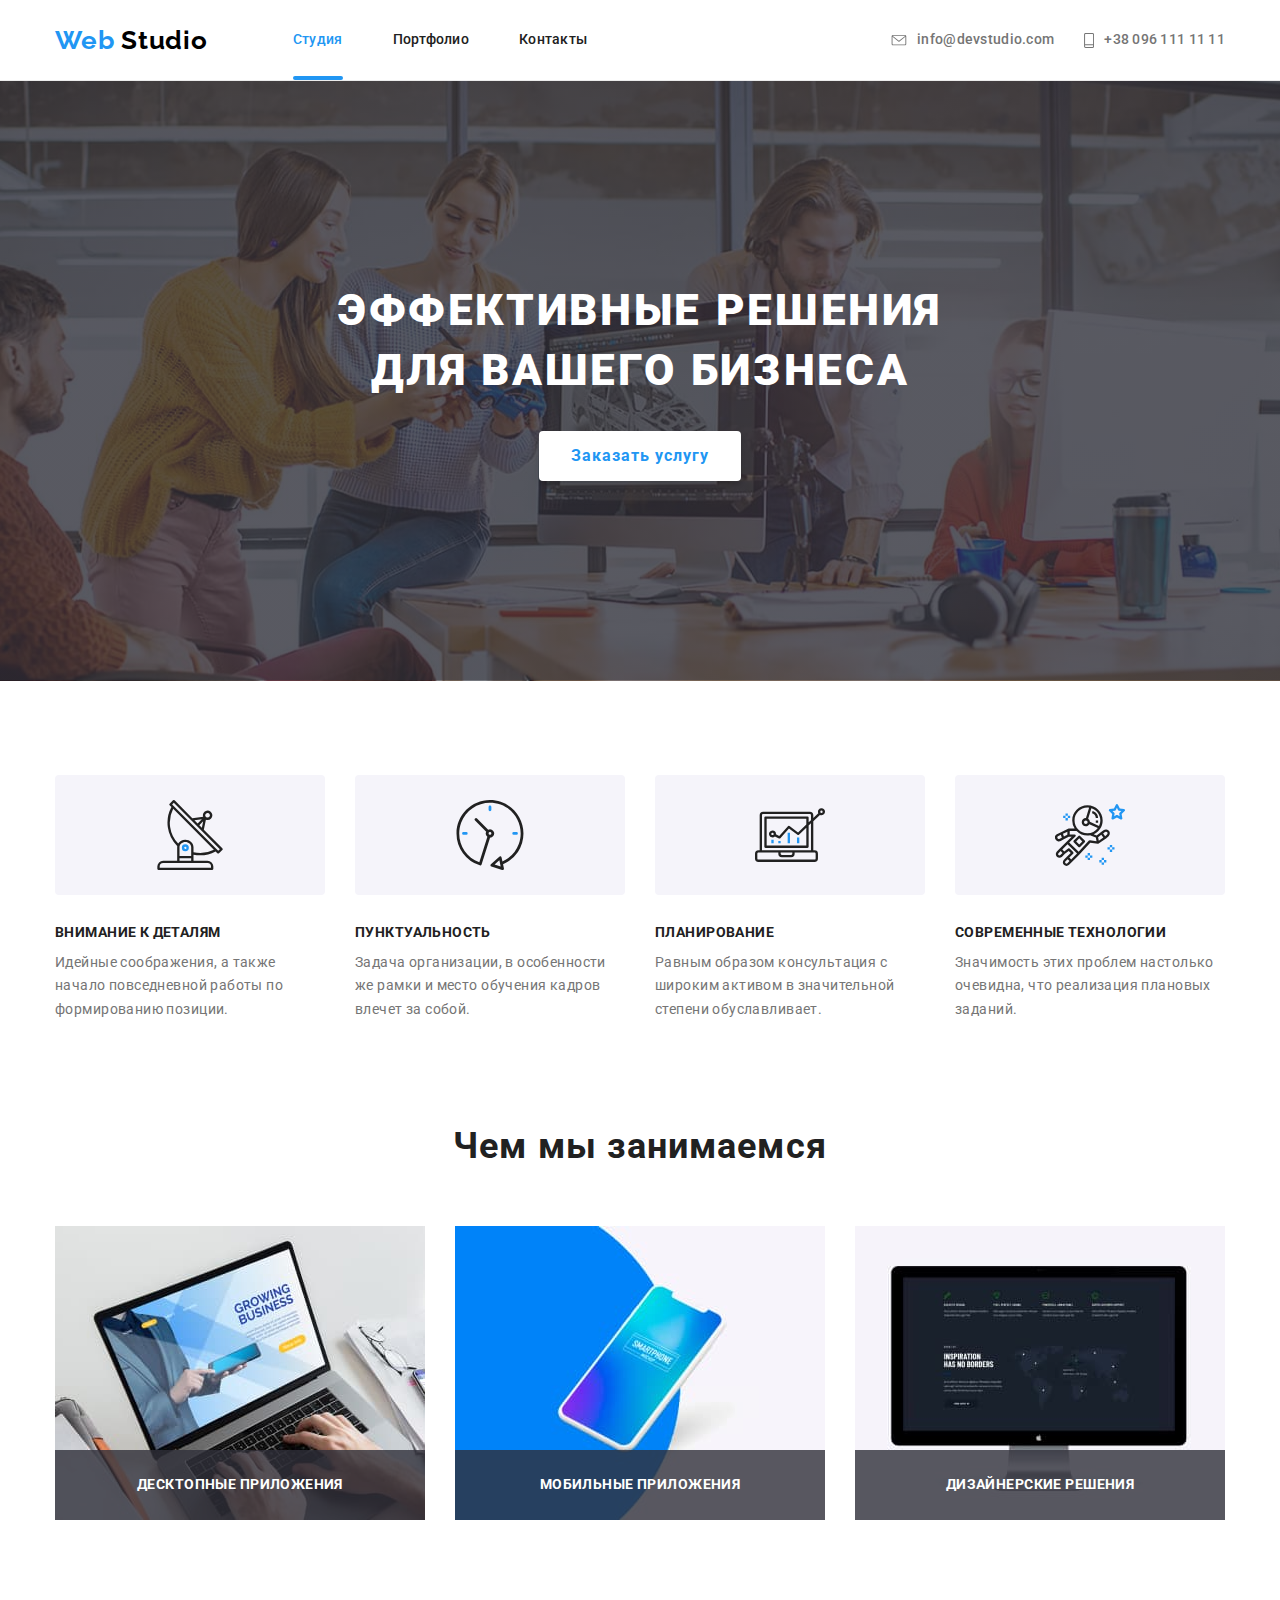
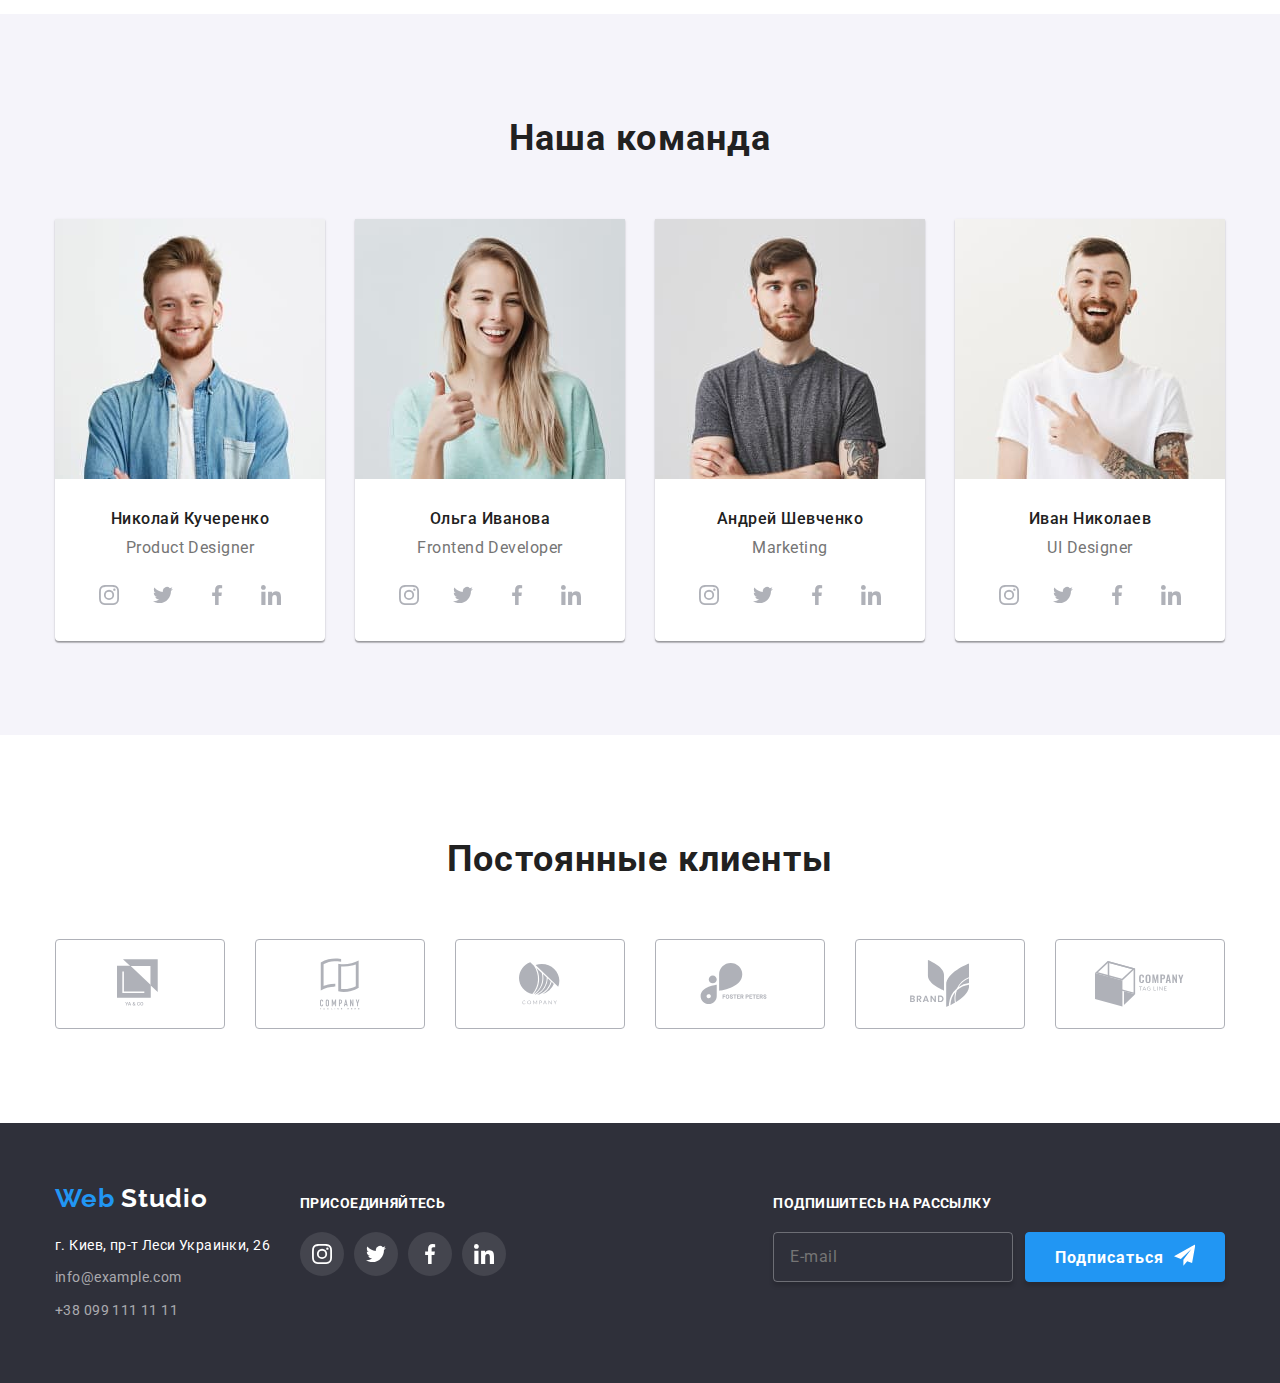
==== index.html @ 8f216b5d "added files from hw#7" ====
<!DOCTYPE html>
<html lang="ru">
  <head>
    <meta charset="UTF-8" />
    <meta name="viewport" content="width=device-width, initial-scale=1.0" />
    <title>WebStudio</title>
    <link
      href="https://fonts.googleapis.com/css2?family=Raleway:wght@700&family=Roboto:wght@400;500;700;900&display=swap"
      rel="stylesheet"
    />
    <link
      rel="stylesheet"
      href="https://cdnjs.cloudflare.com/ajax/libs/modern-normalize/0.6.0/modern-normalize.min.css"
    />
    <link rel="stylesheet" href="./css/main.min.css" />
  </head>

  <body>
    <!--Шапка-->
    <header class="header">
      <div class="container">
        <nav class="nav">
          <a href="./index.html" class="logo">
            Web <span class="logo-studio">Studio</span>
          </a>
          <ul class="site-nav">
            <li class="site-nav-title">
              <a href="./index.html" class="link current">Студия</a>
            </li>
            <li class="site-nav-title">
              <a href="./portfolio.html" target="_blank" class="link"
                >Портфолио</a
              >
            </li>
            <li class="site-nav-title">
              <a href="#footer" class="link">Контакты</a>
            </li>
          </ul>
        </nav>
        <ul class="contacts-nav">
          <li>
            <a class="link" href="mailto:info@devstudio.com"
              ><svg class="contact-icon" width="16px" height="11px">
                <use href="./images/icons.svg#email"></use></svg
              >info@devstudio.com</a
            >
          </li>
          <li>
            <a class="link last" href="tel:380961111111"
              ><svg class="contact-icon" width="10px" height="15px">
                <use href="./images/icons.svg#phone"></use></svg
              >+38 096 111 11 11</a
            >
          </li>
        </ul>
      </div>
    </header>
    <main>
      <!--Герой-->
      <section class="hero">
        <div class="container">
          <h1 class="hero-title">
            Эффективные решения для вашего бизнеса
          </h1>
          <button class="hero-button" data-modal-open>Заказать услугу</button>
        </div>
      </section>
      <!--Преимущества-->
      <section class="section advantages">
        <div class="container">
          <h2 class="section-title section-none">Преимущества</h2>
          <ul class="advantage">
            <li class="advantage-item">
              <div>
                <svg class="advantage-icon">
                  <use href="./images/icons.svg#antenna"></use>
                </svg>
              </div>
              <h3 class="advantage-title">Внимание к деталям</h3>
              <p class="advantage-description">
                Идейные соображения, а также начало повседневной работы по
                формированию позиции.
              </p>
            </li>
            <li class="advantage-item">
              <div>
                <svg class="advantage-icon">
                  <use href="./images/icons.svg#clock"></use>
                </svg>
              </div>
              <h3 class="advantage-title">Пунктуальность</h3>
              <p class="advantage-description">
                Задача организации, в особенности же рамки и место обучения
                кадров влечет за собой.
              </p>
            </li>
            <li class="advantage-item">
              <div>
                <svg class="advantage-icon">
                  <use href="./images/icons.svg#diagram"></use>
                </svg>
              </div>
              <h3 class="advantage-title">Планирование</h3>
              <p class="advantage-description">
                Равным образом консультация с широким активом в значительной
                степени обуславливает.
              </p>
            </li>
            <li class="advantage-item">
              <div>
                <svg class="advantage-icon">
                  <use href="./images/icons.svg#astronaut"></use>
                </svg>
              </div>
              <h3 class="advantage-title">Современные технологии</h3>
              <p class="advantage-description">
                Значимость этих проблем настолько очевидна, что реализация
                плановых заданий.
              </p>
            </li>
          </ul>
        </div>
      </section>
      <!--Услуги-->
      <section class="section">
        <div class="container">
          <h2 class="section-title">Чем мы занимаемся</h2>
          <ul class="services">
            <li class="services-item">
              <img
                src="./images/img.jpg"
                alt="Ноутбук"
                width="370"
                height="294"
              />
              <p>Десктопные приложения</p>
            </li>
            <li class="services-item">
              <img
                src="./images/box.jpg"
                alt="Телефон"
                width="370"
                height="294"
              />
              <p>Мобильные приложения</p>
            </li>
            <li class="services-item">
              <img src="./images/img1.jpg" alt="Мак" width="370" height="294" />
              <p>Дизайнерские решения</p>
            </li>
          </ul>
        </div>
      </section>
      <!--Сотрудники-->
      <section class="section team">
        <div class="container">
          <h2 class="section-title">Наша команда</h2>
          <ul class="team-list">
            <li class="team-list-item">
              <img
                src="./images/pd.jpg"
                alt="Николай Кучеренко"
                width="270"
                height="260"
              />
              <div class="team-description">
                <h3 class="team-list-title">
                  Николай Кучеренко
                </h3>
                <p class="profession" lang="en">Product Designer</p>
                <ul class="network-our">
                  <li class="network-title">
                    <a href="https://www.instagram.com" class="network-link"
                      ><svg class="network-icon">
                        <use href="./images/icons.svg#insta"></use></svg
                    ></a>
                  </li>
                  <li class="network-title">
                    <a href="https://twitter.com" class="network-link">
                      <svg class="network-icon">
                        <use href="./images/icons.svg#twitter"></use>
                      </svg>
                    </a>
                  </li>
                  <li class="network-title">
                    <a href="https://facebook.com/" class="network-link"
                      ><svg class="network-icon">
                        <use href="./images/icons.svg#fb"></use></svg
                    ></a>
                  </li>
                  <li class="network-title">
                    <a href="https://www.linkedin.com/" class="network-link"
                      ><svg class="network-icon">
                        <use href="./images/icons.svg#linkedin"></use></svg
                    ></a>
                  </li>
                </ul>
              </div>
            </li>
            <li class="team-list-item">
              <img
                src="./images/fd.jpg"
                alt="Ольга Иванова"
                width="270"
                height="260"
              />
              <div class="team-description">
                <h3 class="team-list-title">Ольга Иванова</h3>
                <p class="profession" lang="en">Frontend Developer</p>
                <ul class="network-our">
                  <li class="network-title">
                    <a href="https://www.instagram.com" class="network-link"
                      ><svg class="network-icon">
                        <use href="./images/icons.svg#insta"></use></svg
                    ></a>
                  </li>
                  <li class="network-title">
                    <a href="https://twitter.com" class="network-link">
                      <svg class="network-icon">
                        <use href="./images/icons.svg#twitter"></use>
                      </svg>
                    </a>
                  </li>
                  <li class="network-title">
                    <a href="https://facebook.com/" class="network-link"
                      ><svg class="network-icon">
                        <use href="./images/icons.svg#fb"></use></svg
                    ></a>
                  </li>
                  <li class="network-title">
                    <a href="https://www.linkedin.com/" class="network-link"
                      ><svg class="network-icon">
                        <use href="./images/icons.svg#linkedin"></use></svg
                    ></a>
                  </li>
                </ul>
              </div>
            </li>
            <li class="team-list-item">
              <img
                src="./images/m.jpg"
                alt="Андрей Шевченко"
                width="270"
                height="260"
              />
              <div class="team-description">
                <h3 class="team-list-title">Андрей Шевченко</h3>
                <p class="profession" lang="en">Marketing</p>
                <ul class="network-our">
                  <li class="network-title">
                    <a href="https://www.instagram.com" class="network-link"
                      ><svg class="network-icon">
                        <use href="./images/icons.svg#insta"></use></svg
                    ></a>
                  </li>
                  <li class="network-title">
                    <a href="https://twitter.com" class="network-link">
                      <svg class="network-icon">
                        <use href="./images/icons.svg#twitter"></use>
                      </svg>
                    </a>
                  </li>
                  <li class="network-title">
                    <a href="https://facebook.com/" class="network-link"
                      ><svg class="network-icon">
                        <use href="./images/icons.svg#fb"></use></svg
                    ></a>
                  </li>
                  <li class="network-title">
                    <a href="https://www.linkedin.com/" class="network-link"
                      ><svg class="network-icon">
                        <use href="./images/icons.svg#linkedin"></use></svg
                    ></a>
                  </li>
                </ul>
              </div>
            </li>
            <li class="team-list-item">
              <img
                src="./images/ui.jpg"
                alt="Иван Николаев"
                width="270"
                height="260"
              />
              <div class="team-description">
                <h3 class="team-list-title">Иван Николаев</h3>
                <p class="profession" lang="en">UI Designer</p>
                <ul class="network-our">
                  <li class="network-title">
                    <a href="https://www.instagram.com" class="network-link"
                      ><svg class="network-icon">
                        <use href="./images/icons.svg#insta"></use></svg
                    ></a>
                  </li>
                  <li class="network-title">
                    <a href="https://twitter.com" class="network-link">
                      <svg class="network-icon">
                        <use href="./images/icons.svg#twitter"></use>
                      </svg>
                    </a>
                  </li>
                  <li class="network-title">
                    <a href="https://facebook.com/" class="network-link"
                      ><svg class="network-icon">
                        <use href="./images/icons.svg#fb"></use></svg
                    ></a>
                  </li>
                  <li class="network-title">
                    <a href="https://www.linkedin.com/" class="network-link"
                      ><svg class="network-icon">
                        <use href="./images/icons.svg#linkedin"></use></svg
                    ></a>
                  </li>
                </ul>
              </div>
            </li>
          </ul>
        </div>
      </section>
      <!--Клиенты-->
      <section class="section">
        <div class="container">
          <h2 class="section-title">Постоянные клиенты</h2>
          <ul class="customers">
            <li class="customer-logo">
              <a class="customer-link" href="#">
                <svg class="customer-icon" width="45px" height="50px">
                  <use href="./images/icons.svg#logo-1"></use>
                </svg>
              </a>
            </li>
            <li class="customer-logo">
              <a class="customer-link" href="#">
                <svg class="customer-icon" width="40px" height="52px">
                  <use href="./images/icons.svg#logo-2"></use>
                </svg>
              </a>
            </li>
            <li class="customer-logo">
              <a class="customer-link" href="#">
                <svg class="customer-icon" width="41px" height="43px">
                  <use href="./images/icons.svg#logo-3"></use>
                </svg>
              </a>
            </li>
            <li class="customer-logo">
              <a class="customer-link" href="#">
                <svg class="customer-icon" width="80px" height="42px">
                  <use href="./images/icons.svg#logo-4"></use>
                </svg>
              </a>
            </li>
            <li class="customer-logo">
              <a class="customer-link" href="#">
                <svg class="customer-icon" width="59px" height="47px">
                  <use href="./images/icons.svg#logo-5"></use>
                </svg>
              </a>
            </li>
            <li class="customer-logo">
              <a class="customer-link" href="#"
                ><svg class="customer-icon" width="89px" height="46px">
                  <use href="./images/icons.svg#logo-6"></use>
                </svg>
              </a>
            </li>
          </ul>
        </div>
      </section>
    </main>
    <!--Футер-->
    <footer class="footer" id="footer">
      <div class="container">
        <div class="address">
          <a href="./index.html" class="logo">
            Web <span class="logo-footer">Studio</span>
          </a>
          <address class="footer-address">
            <p>г. Киев, пр-т Леси Украинки, 26</p>
            <a href="mailto:info@example.com" class="footer-contact"
              >info@example.com</a
            >
            <a href="tel:380991111111" class="footer-contact"
              >+38 099 111 11 11</a
            >
          </address>
        </div>
        <div class="join">
          <b class="join-title">присоединяйтесь</b>
          <ul class="network">
            <li class="network-title-footer">
              <a
                class="network-footer-link"
                href="https://www.instagram.com/?hl=ru"
                aria-label="Ссылка на Instagram"
                ><svg class="footer-icon">
                  <use href="./images/icons.svg#insta"></use></svg
              ></a>
            </li>
            <li class="network-title-footer">
              <a
                class="network-footer-link"
                href="https://twitter.com"
                aria-label="Ссылка на Twitter"
                ><svg class="footer-icon">
                  <use href="./images/icons.svg#twitter"></use></svg
              ></a>
            </li>
            <li class="network-title-footer">
              <a
                class="network-footer-link"
                href="https://uk-ua.facebook.com/"
                aria-label="Ссылка на Facebook"
                ><svg class="footer-icon">
                  <use href="./images/icons.svg#fb"></use></svg
              ></a>
            </li>
            <li class="network-title-footer">
              <a
                class="network-footer-link"
                href="https://www.linkedin.com/"
                aria-label="Ссылка на Linkedin"
                ><svg class="footer-icon">
                  <use href="./images/icons.svg#linkedin"></use></svg
              ></a>
            </li>
          </ul>
        </div>
        <div class="subscribe">
          <b class="subscribe-title">Подпишитесь на рассылку </b>
          <div class="subscribe-form">
            <form id="footer-form" class="footer-form">
              <input type="text" class="subscribe-input" placeholder="E-mail" />
              <button class="subscribe-button">
                Подписаться
                <svg class="icon-send" width="24" height="24">
                  <use href="./images/icons.svg#icon-send"></use>
                </svg>
              </button>
            </form>
          </div>
        </div>
      </div>
    </footer>
    <!-- Модальное окно -->
    <div class="backdrop is-hidden" data-modal>
      <div class="modal">
        <button class="button-close" data-modal-close>
          <svg class="close-icon" width="18" height="18">
            <use href="./images/icons.svg#close-icon"></use>
          </svg>
        </button>
        <p class="modal-title">Оставьте свои данные, мы вам перезвоним</p>
        <form id="form">
          <label class="checkbox">
            <input
              type="text"
              name="text"
              class="checkbox-input"
              placeholder=" "
            />
            <span class="checkbox-name">Имя</span>
            <svg class="checkbox-icon" width="18" height="18">
              <use href="./images/icons.svg#name-icon"></use>
            </svg>
          </label>
          <label class="checkbox">
            <input
              type="tel"
              name="telephone"
              class="checkbox-input"
              placeholder=" "
            />
            <span class="checkbox-name">Телефон</span>
            <svg class="checkbox-icon" width="18" height="18">
              <use href="./images/icons.svg#phone-icon"></use>
            </svg>
          </label>
          <label class="checkbox">
            <input
              type="email"
              name="email"
              class="checkbox-input"
              placeholder=" "
            />
            <span class="checkbox-name">Почта</span>
            <svg class="checkbox-icon" width="18" height="18">
              <use href="./images/icons.svg#email-icon"></use>
            </svg>
          </label>
          <textarea
            class="comment"
            name="comment"
            id="comment"
            rows="10"
            placeholder="Комментарий"
          ></textarea>
          <label class="agree-text">
            <input name="agree" type="checkbox" class="agree-input" />
            <span class="agree-icon"></span>
            <span
              >Соглашаюсь с рассылкой и принимаю
              <a href="#" class="agree-link">Условия договора</a>
            </span>
          </label>
          <button class="subscribe-button send" data-hero-open>
            Отправить
          </button>
        </form>
      </div>
    </div>

    <script src="./js/modal.js"></script>
  </body>
</html>
---- css/main.min.css ----
html{-webkit-box-sizing:border-box;box-sizing:border-box}*,*::before,*::after{-webkit-box-sizing:inherit;box-sizing:inherit}img{display:block;max-width:100%;height:auto}h1,h2,h3,h4,h5,h6,p{margin:0;padding:0;font-size:14px}body{font-size:14px;font-family:Roboto, sans-serif;background-color:var(--primary-white-color);color:var(--primary-text-color)}ul{display:-webkit-box;display:-ms-flexbox;display:flex;list-style:none;text-decoration:none;margin:0;padding:0}.section-none{display:none}.section-title{margin-bottom:50px;font-weight:700;font-size:36px;line-height:1.67;text-align:center;letter-spacing:0.03em;color:#212121}.container{-webkit-box-pack:center;-ms-flex-pack:center;justify-content:center;text-align:center;width:1200px;padding-left:15px;padding-right:15px;margin-left:auto;margin-right:auto}.nav,.link,.site-nav,.contacts-nav{display:-webkit-box;display:-ms-flexbox;display:flex;-webkit-box-align:center;-ms-flex-align:center;align-items:center}.link,.network-link,.customer-link,.footer-contact,.button-filters{-webkit-transition:color 250ms cubic-bezier(0.4, 0, 0.2, 1);transition:color 250ms cubic-bezier(0.4, 0, 0.2, 1)}.customer-link{-webkit-transition:border-color 250ms cubic-bezier(0.4, 0, 0.2, 1);transition:border-color 250ms cubic-bezier(0.4, 0, 0.2, 1)}.network-link,.network-footer-link,.button-filters{-webkit-transition:background-color 250ms cubic-bezier(0.4, 0, 0.2, 1);transition:background-color 250ms cubic-bezier(0.4, 0, 0.2, 1)}.network-link,.network-footer-link{display:-webkit-box;display:-ms-flexbox;display:flex;height:44px;width:44px;border-radius:50%}.header{position:fixed;z-index:99;top:0;left:0;right:0;border-bottom:1px solid #ececec;background-color:#fff}.header>.container{display:-webkit-box;display:-ms-flexbox;display:flex}.logo{text-decoration:none;font-family:Raleway;font-weight:700;font-size:26px;line-height:1.19;letter-spacing:0.03em;color:#2196f3}.logo-studio{color:#000000}.logo-footer{color:#ffffff}.nav>a{margin-right:60px;padding-top:24px;padding-bottom:24px}.link{display:inline-block;padding:32px 0;text-decoration:none;font-weight:500;line-height:1.14;letter-spacing:0.02em;color:#212121}.link:hover,.link:focus{color:#2196f3}.site-nav-title{margin-left:25px;position:relative}.site-nav-title:not(:last-child){margin-right:25px}.current{color:#2196f3}.current::after{position:absolute;content:"";width:100%;height:4px;border-radius:2px;bottom:0;left:0;background-color:#2196f3}.contacts-nav{margin-left:auto}.contacts-nav a{color:#757575}.contacts-nav li:not(:last-child){margin-right:30px}.contact-icon{fill:currentColor;margin-right:10px;vertical-align:middle}main{position:relative;top:81px;z-index:0}.section{padding-top:94px;padding-bottom:94px}.hero{padding-top:200px;padding-bottom:200px;margin-left:auto;margin-right:auto;max-width:1600px;background-color:rgba(47,48,58,0.8);background-image:-webkit-gradient(linear, left top, right top, from(rgba(47,48,58,0.8)), to(rgba(47,48,58,0.8))),url("../images/headermini.jpg");background-image:linear-gradient(to right, rgba(47,48,58,0.8), rgba(47,48,58,0.8)),url("../images/headermini.jpg");background-repeat:no-repeat;background-position:center}.hero-title{width:696px;margin-top:0;margin-bottom:30px;margin-left:auto;margin-right:auto;text-align:center;text-transform:uppercase;font-weight:900;font-size:44px;line-height:1.36;letter-spacing:0.06em;color:#fff}.hero-button{min-width:200px;padding:10px 32px;text-decoration:none;font-weight:700;font-size:16px;line-height:1.87;text-align:center;letter-spacing:0.06em;border:0;-webkit-box-shadow:0px 4px 4px rgba(0,0,0,0.15);box-shadow:0px 4px 4px rgba(0,0,0,0.15);border-radius:4px;color:#2196f3;background-color:#fff}.hero-button:hover,.hero-button:focus{cursor:pointer;color:#fff;background-color:#2196f3}.advantages{padding-bottom:0}.advantage.container{display:-webkit-box;display:-ms-flexbox;display:flex}.advantage-item{display:block;text-align:left;width:calc((100%-90) / 4);margin-right:30px}.advantage-item:last-child{margin-right:0}.advantage-item div{height:120px;background-color:#f5f4fa;border-radius:4px}.advantage-icon{display:inline-block;width:70px;height:70px;margin:25px 100px}.advantage-title{margin-top:30px;margin-bottom:10px;font-weight:700;line-height:1.14;letter-spacing:0.03em;text-transform:uppercase;color:#212121}.advantage-description{width:100%;font-weight:400;line-height:1.71;letter-spacing:0.03em;color:#757575}.services-item{position:relative;width:calc((100%-60) / 3);margin-right:30px;display:inline-block;text-decoration:none;font-weight:700;line-height:1.14;letter-spacing:0.03em;text-transform:uppercase;color:#fff}.services-item:last-child{margin-right:0}.services-item p{padding-top:27px;padding-bottom:27px;background-color:rgba(47,48,58,0.8);width:100%;position:absolute;bottom:0}.section.team{background-color:#f5f4fa}.team-list-item{-webkit-box-shadow:0px 2px 1px rgba(0,0,0,0.2),0px 1px 1px rgba(0,0,0,0.14),0px 1px 3px rgba(0,0,0,0.12);box-shadow:0px 2px 1px rgba(0,0,0,0.2),0px 1px 1px rgba(0,0,0,0.14),0px 1px 3px rgba(0,0,0,0.12);border-radius:0px 0px 4px 4px;overflow:hidden;margin-right:30px;width:calc((100% - 90px) / 4);background-color:#fff}.team-list-item:last-child{margin-right:0}.team-description{display:inline-block;text-align:center;padding:30px 32px 24px 32px}.team-list-title{margin-bottom:10px;font-weight:500;font-size:16px;line-height:1.19;letter-spacing:0.03em;color:#212121}.profession{margin-bottom:16px;font-weight:400;font-size:16px;line-height:1.19;letter-spacing:0.03em;color:#757575;background-color:#fff}.network-title:not(:last-child){margin-right:10px}.network-link{color:#afb1b8;margin:0;padding:0}.network-link:hover,.network-link:focus{background-color:#2196f3;color:#fff}.network-icon{padding:12px 12px;fill:currentColor}.customer-link{display:-webkit-box;display:-ms-flexbox;display:flex;-webkit-box-align:center;-ms-flex-align:center;align-items:center;-webkit-box-pack:center;-ms-flex-pack:center;justify-content:center;height:90px;border:1px solid #afb1b8;border-radius:4px;color:#afb1b8}.customer-link:hover,.customer-link:focus{border-color:#2196f3;color:#2196f3}.customer-logo{width:calc((100% - 150px) / 6)}.customer-logo:not(:last-child){margin-right:30px}.customer-icon{fill:currentColor}.footer{position:relative;top:81px;bottom:0;background-color:#2f303a;padding:60px 0}.footer>.container{display:-webkit-box;display:-ms-flexbox;display:flex}.container .address{text-align:start}.address{margin-right:30px;width:calc((100%-60px) / 4)}.address>a{display:inline-block;margin-bottom:20px}.footer-address{font-style:normal;font-weight:400;line-height:1.7;letter-spacing:0.03em;color:#fff}.footer-address>p{margin-bottom:9px}.footer-contact{display:block;margin-bottom:9px;text-decoration:none;font-weight:400;line-height:1.71;letter-spacing:0.03em;color:rgba(255,255,255,0.6)}.footer-contact:last-child{margin-bottom:0}.footer-contact:hover,.footer-contact:focus{color:#2196f3}.join{text-align:left;padding-top:12px;margin-right:30px;width:calc((100%-60px) / 4)}.join-title{display:inline-block;margin-bottom:20px;font-weight:700;line-height:1.14;letter-spacing:0.03em;text-transform:uppercase;color:#fff}.network-title-footer:not(:last-child){margin-right:10px}.network-footer-link{padding:12px 12px;fill:#fff;background-color:rgba(255,255,255,0.1)}.network-footer-link:hover,.network-footer-link:focus{background-color:#2196f3}.subscribe{margin-left:auto;padding-top:12px;text-align:left;width:calc((100%-60px) / 2)}.subscribe-title{display:inline-block;margin-bottom:20px;font-weight:700;line-height:1.14;letter-spacing:0.03em;text-transform:uppercase;color:#fff}.footer-form{display:-webkit-box;display:-ms-flexbox;display:flex}.subscribe-input{width:100%;height:50px;margin-right:12px;padding:15px 16px;font-size:16px;line-height:1.25;letter-spacing:0.03em;color:rgba(255,255,255,0.6);border:1px solid rgba(255,255,255,0.3);-webkit-box-shadow:0px 4px 4px rgba(0,0,0,0.15);box-shadow:0px 4px 4px rgba(0,0,0,0.15);border-radius:4px;background-color:transparent}.subscribe-input:focus::-webkit-input-placeholder{color:transparent}.subscribe-input:focus:-ms-input-placeholder{color:transparent}.subscribe-input:focus::-ms-input-placeholder{color:transparent}.subscribe-input:focus::placeholder{color:transparent}.subscribe-button{display:-webkit-inline-box;display:-ms-inline-flexbox;display:inline-flex;-webkit-box-pack:center;-ms-flex-pack:center;justify-content:center;min-width:200px;height:50px;padding:10px 29px;cursor:pointer;text-decoration:none;font-weight:700;font-size:16px;line-height:1.87;letter-spacing:0.06em;border:1px solid #2196f3;border-radius:4px;-webkit-box-shadow:0px 4px 4px rgba(0,0,0,0.15);box-shadow:0px 4px 4px rgba(0,0,0,0.15);color:#fff;background-color:#2196f3}.icon-send{fill:currentColor;margin-left:10px}.backdrop{position:fixed;top:0;left:0;opacity:1;z-index:100;-webkit-transition:opacity 500ms cubic-bezier(0.4, 0, 0.2, 1);transition:opacity 500ms cubic-bezier(0.4, 0, 0.2, 1);width:100%;height:100%;background-color:rgba(0,0,0,0.2)}.backdrop.is-hidden{opacity:0;pointer-events:none}.backdrop.is-hidden .modal{-webkit-transform:translate(-50%, -50%) scale(1.2);transform:translate(-50%, -50%) scale(1.2);-webkit-transition:-webkit-transform 500ms cubic-bezier(0.4, 0, 0.2, 1);transition:-webkit-transform 500ms cubic-bezier(0.4, 0, 0.2, 1);transition:transform 500ms cubic-bezier(0.4, 0, 0.2, 1);transition:transform 500ms cubic-bezier(0.4, 0, 0.2, 1), -webkit-transform 500ms cubic-bezier(0.4, 0, 0.2, 1)}.modal{position:absolute;top:50%;left:50%;-webkit-transform:translate(-50%, -50%) scale(1);transform:translate(-50%, -50%) scale(1);-webkit-transition:-webkit-transform 500ms cubic-bezier(0.4, 0, 0.2, 1);transition:-webkit-transform 500ms cubic-bezier(0.4, 0, 0.2, 1);transition:transform 500ms cubic-bezier(0.4, 0, 0.2, 1);transition:transform 500ms cubic-bezier(0.4, 0, 0.2, 1), -webkit-transform 500ms cubic-bezier(0.4, 0, 0.2, 1);max-width:528px;width:100%;padding:40px;text-align:center;color:#212121;background-color:#fff;-webkit-box-shadow:0px 2px 1px rgba(0,0,0,0.2),0px 1px 1px rgba(0,0,0,0.14),0px 1px 3px rgba(0,0,0,0.12);box-shadow:0px 2px 1px rgba(0,0,0,0.2),0px 1px 1px rgba(0,0,0,0.14),0px 1px 3px rgba(0,0,0,0.12);border-radius:4px}.modal-title{margin-bottom:30px;font-weight:700;font-size:20px;line-height:1.15;text-align:center;letter-spacing:0.03em;color:#212121}.button-close{display:-webkit-box;display:-ms-flexbox;display:flex;position:absolute;top:8px;right:8px;fill:#000000;border:1px solid rgba(0,0,0,0.1);border-radius:50%;padding:5px;background-color:#fff}.button-close:hover,.button-close:focus{border-radius:50%;fill:#2196f3;border:1px solid rgba(0,0,0,0.1);-webkit-box-shadow:none;box-shadow:none;background-color:#fff}.checkbox{display:block;position:relative;margin-bottom:28px;top:0;left:0}.checkbox-input{width:100%;padding:11px 42px;border:1px solid rgba(33,33,33,0.2);border-radius:4px;background-color:#fff}.checkbox-input:focus{border:1px solid #2196f3;outline:none}.checkbox-input:focus:focus+.checkbox-name,.checkbox-input:focus:not(:placeholder-shown)+.checkbox-name{top:0;left:16px;-webkit-transform:translate(0, calc(-100% - 4px));transform:translate(0, calc(-100% - 4px));font-size:12px;line-height:1.17;letter-spacing:0.01em;color:#2196f3}.checkbox-input:focus:focus ~ .checkbox-icon,.checkbox-input:focus:not(:placeholder-shown) ~ .checkbox-icon{fill:#2196f3}.checkbox-name{position:absolute;top:50%;left:42px;-webkit-transform:translateY(-50%);transform:translateY(-50%);line-height:1.14;letter-spacing:0.01em;color:#757575;-webkit-transition:-webkit-transform 250ms cubic-bezier(0.4, 0, 0.2, 1);transition:-webkit-transform 250ms cubic-bezier(0.4, 0, 0.2, 1);transition:transform 250ms cubic-bezier(0.4, 0, 0.2, 1);transition:transform 250ms cubic-bezier(0.4, 0, 0.2, 1), -webkit-transform 250ms cubic-bezier(0.4, 0, 0.2, 1)}:placeholder-shown{color:#fff}.checkbox-icon{position:absolute;top:50%;left:16px;-webkit-transform:translateY(-50%);transform:translateY(-50%)}.comment{display:block;padding:12px 16px;width:100%;height:120px;resize:none;margin-bottom:20px;border:1px solid rgba(33,33,33,0.2);border-radius:4px;line-height:1.14;letter-spacing:0.01em}.comment:focus{border:1px solid #2196f3;outline:none}.comment:focus::-webkit-input-placeholder{color:#fff}.comment:focus:-ms-input-placeholder{color:#fff}.comment:focus::-ms-input-placeholder{color:#fff}.comment:focus::placeholder{color:#fff}.agree-text{position:relative;display:block;top:0;left:0;padding-left:10px;margin-bottom:30px;width:100%;line-height:1.71;color:#757575}.agree-input{position:absolute;width:1px;height:1px;margin:-1px;border:0;clip:rect(0 0 0 0);overflow:hidden}.agree-input:checked+.agree-icon{border-color:transparent;background-color:#2196f3;background-image:url(../images/agree-icon.svg);fill:#fff;background-size:contain;background-origin:border-box}.agree-icon{position:absolute;display:block;top:3px;left:16px;width:16px;height:15px;border-radius:2px;margin-right:8px;border:2px solid #212121;background-color:#fff}.agree-link{line-height:1.71;color:#2196f3}.portfolio-list{display:-webkit-box;display:-ms-flexbox;display:flex;-ms-flex-wrap:wrap;flex-wrap:wrap}.filters{margin-bottom:50px}.button-filters{display:inline-block;border-radius:4px;border:0;padding:6px 22px;text-decoration:none;font-weight:500;font-size:16px;line-height:1.62;text-align:center;letter-spacing:0.03em;color:#212121;background-color:#f5f4fa}.button-filters:focus,.button-filters:hover,.button-filters:active{color:#fff;background-color:#2196f3;border-radius:4px;-webkit-box-shadow:0px 2px 2px rgba(0,0,0,0.12),0px 1px 2px rgba(0,0,0,0.08),0px 3px 1px rgba(0,0,0,0.1);box-shadow:0px 2px 2px rgba(0,0,0,0.12),0px 1px 2px rgba(0,0,0,0.08),0px 3px 1px rgba(0,0,0,0.1)}.button-item:not(:last-child){margin-right:8px}.portfolio-item{display:inline-block;text-align:left;margin-right:30px;margin-bottom:30px;width:calc((100% - 60px) / 3)}.portfolio-item:nth-child(3n){margin-right:0}.portfolio-item:nth-last-child(-n+3){margin-bottom:0}.portfolio-link{display:block;text-decoration:none}.portfolio-link:hover{-webkit-box-shadow:1px 4px 6px rgba(0,0,0,0.16),0px 4px 4px rgba(0,0,0,0.06),0px 1px 1px rgba(0,0,0,0.12);box-shadow:1px 4px 6px rgba(0,0,0,0.16),0px 4px 4px rgba(0,0,0,0.06),0px 1px 1px rgba(0,0,0,0.12)}.portfolio-link:hover .portfolio-description{-webkit-transform:translateY(0);transform:translateY(0);-webkit-transition:250ms cubic-bezier(0.4, 0, 0.2, 1);transition:250ms cubic-bezier(0.4, 0, 0.2, 1)}.card-content{padding:20px 24px;border:1px solid #eeeeee;border-top:0}.portfolio-title{margin-bottom:4px;font-weight:700;font-size:18px;line-height:2;letter-spacing:0.06em;color:#212121}.portfolio-kind{font-weight:400;font-size:16px;line-height:1.87;letter-spacing:0.03em;color:#757575}.content-img{position:relative;overflow:hidden}.portfolio-description{position:absolute;width:100%;height:100%;bottom:0;left:0;padding:63px 24px;-webkit-transition:250ms cubic-bezier(0.4, 0, 0.2, 1);transition:250ms cubic-bezier(0.4, 0, 0.2, 1);-webkit-transform:translateY(100%);transform:translateY(100%);font-weight:400;font-size:18px;line-height:1.56;letter-spacing:0.03em;color:#fff;background-color:rgba(33,150,243,0.9)}
/*# sourceMappingURL=main.min.css.map */
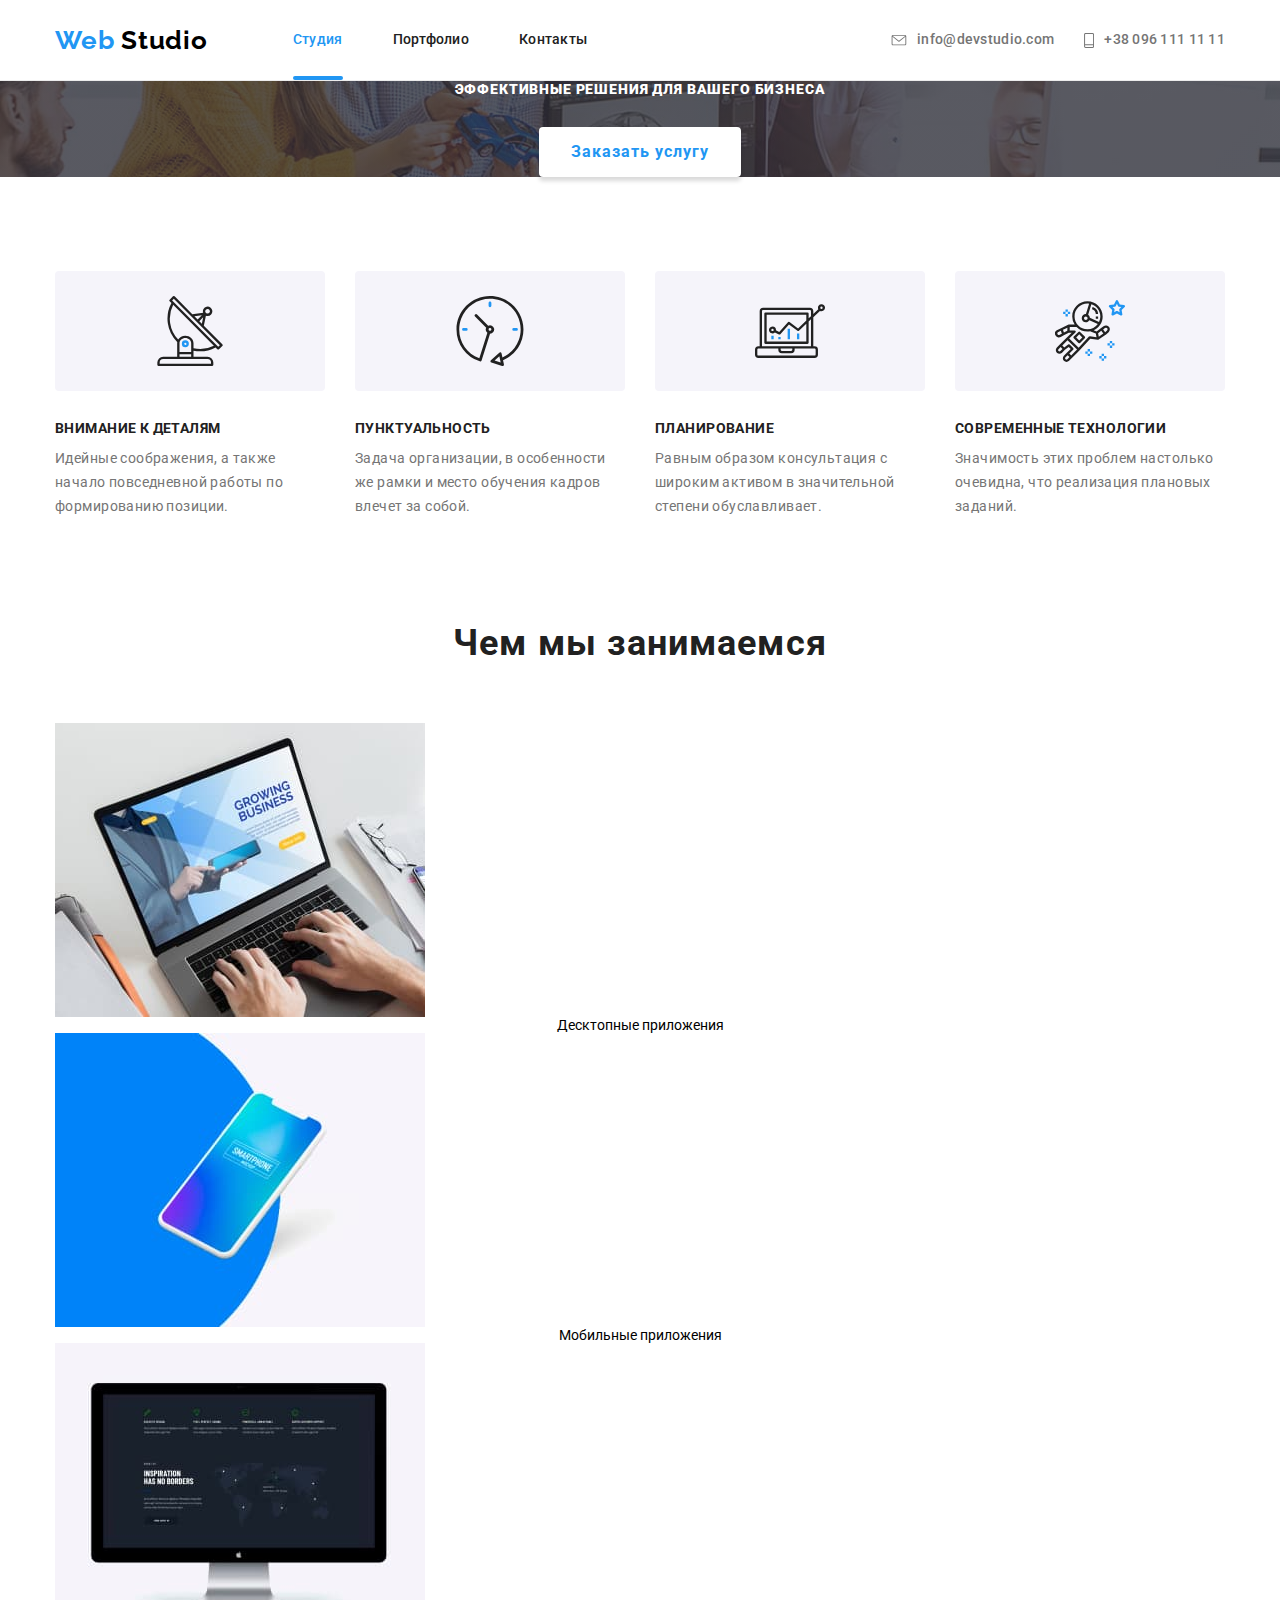
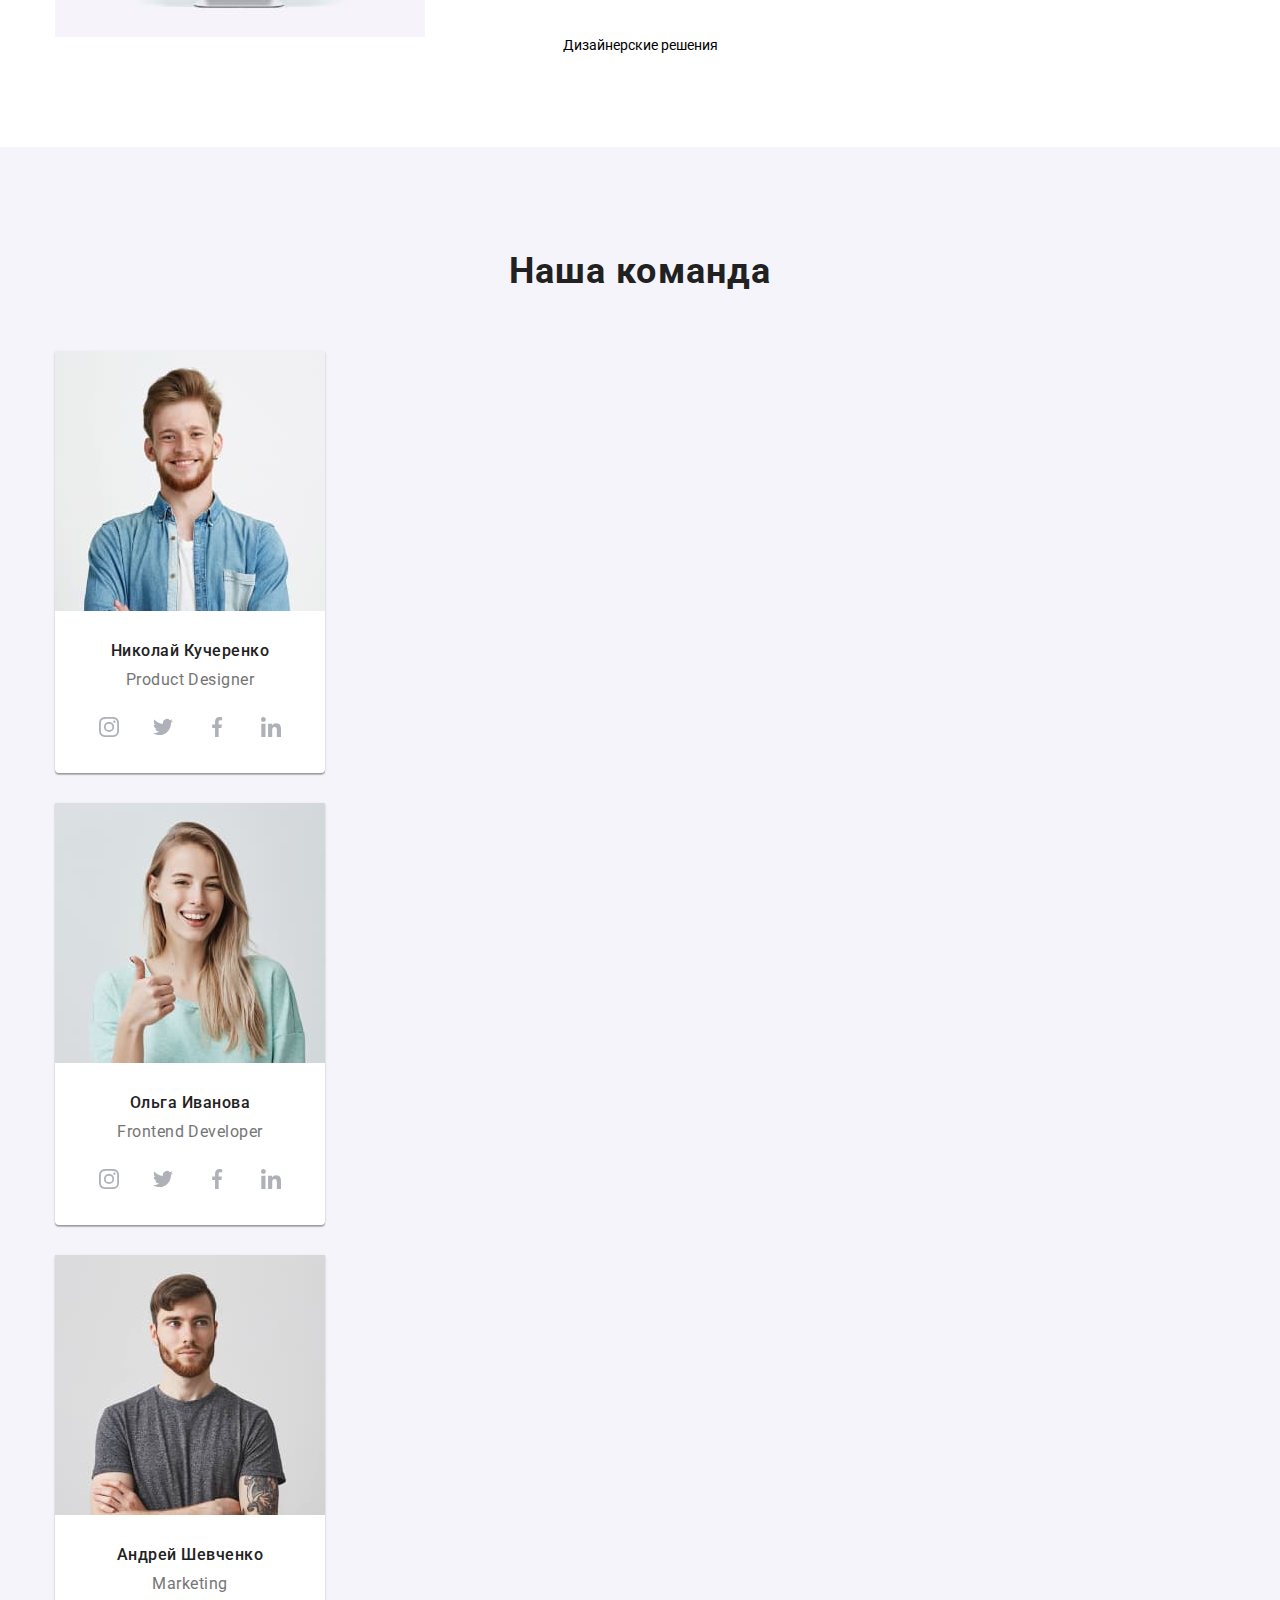
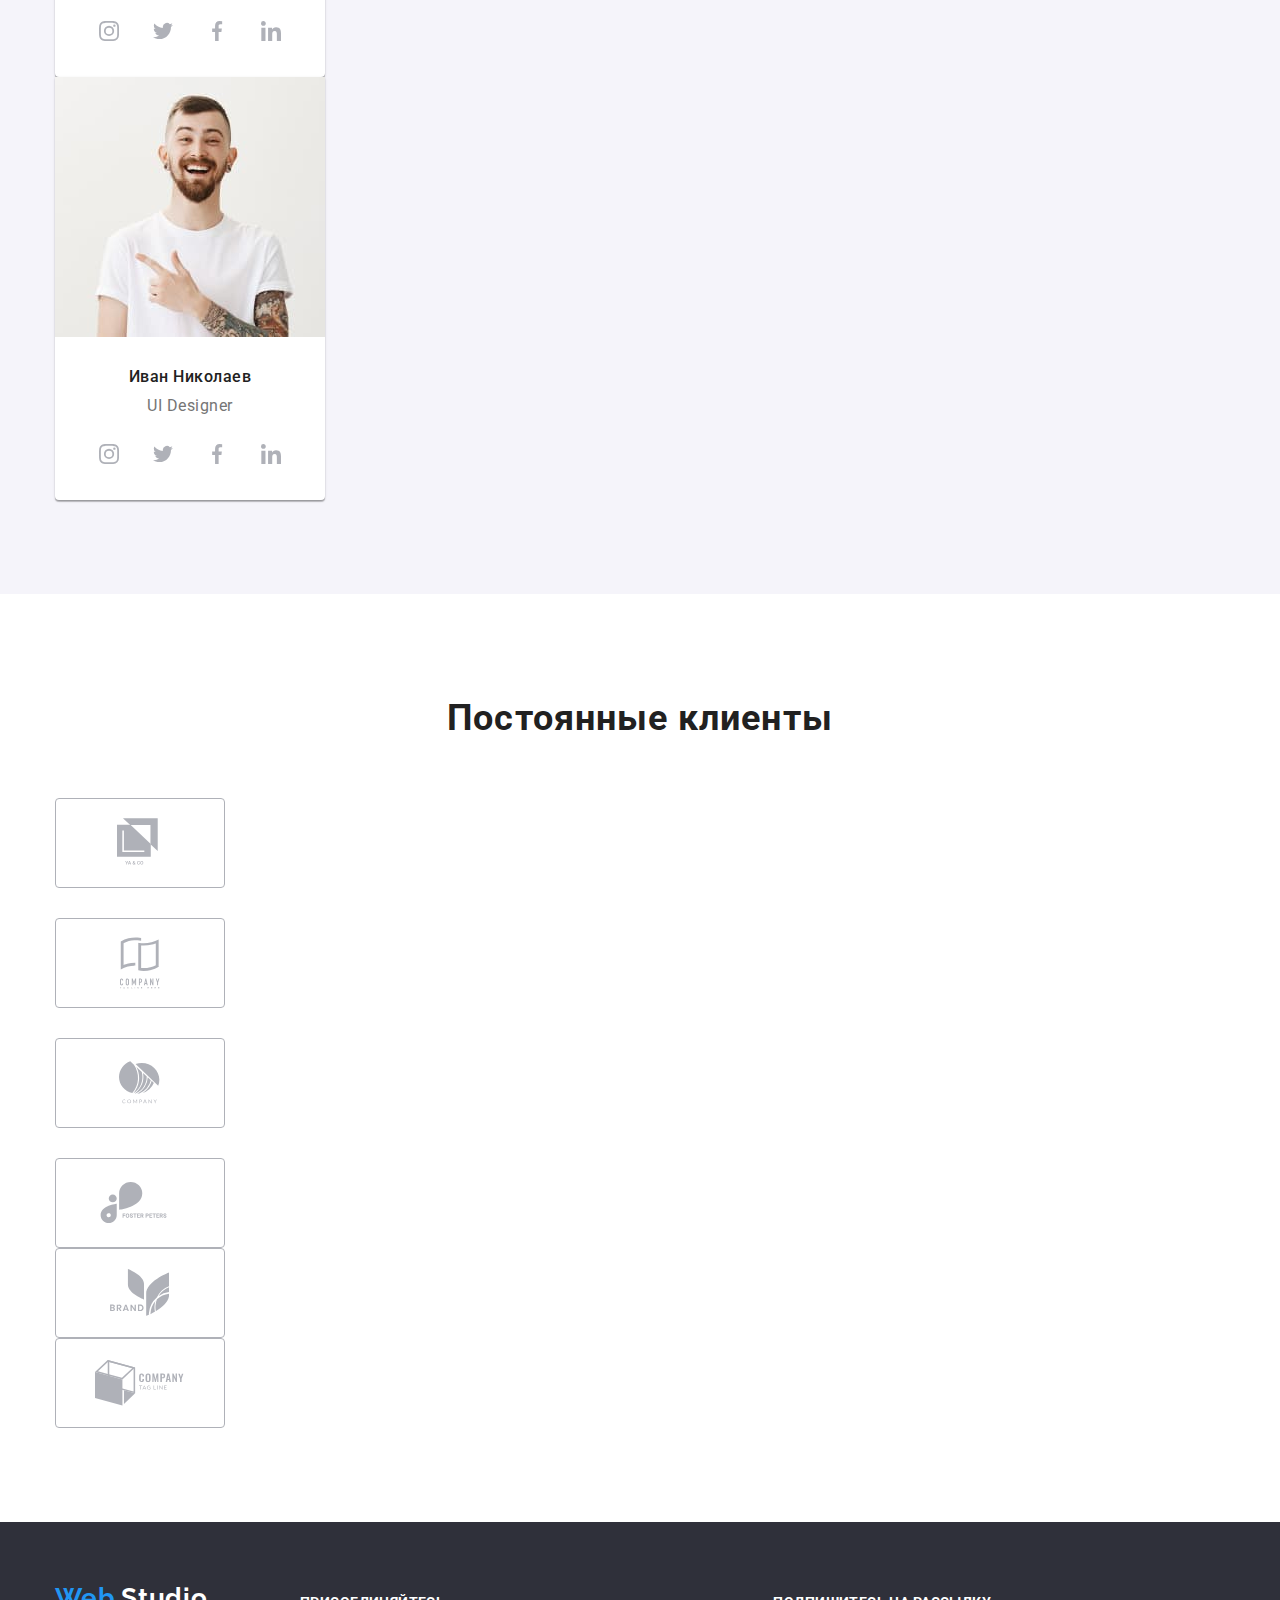
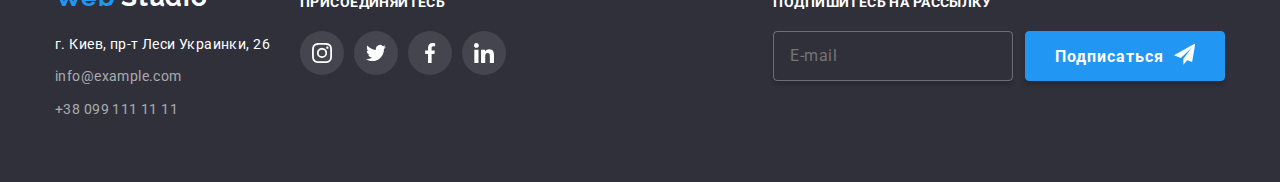
==== commit aa7a96a5: "adaptive" ====
--- a/index.html
+++ b/index.html
@@ -122,7 +122,7 @@
         </div>
       </section>
       <!--Услуги-->
-      <section class="section">
+      <section class="section services-section">
         <div class="container">
           <h2 class="section-title">Чем мы занимаемся</h2>
           <ul class="services">
@@ -157,18 +157,13 @@
           <h2 class="section-title">Наша команда</h2>
           <ul class="team-list">
             <li class="team-list-item">
-              <img
-                src="./images/pd.jpg"
-                alt="Николай Кучеренко"
-                width="270"
-                height="260"
-              />
+              <img src="./images/pd.jpg" alt="Николай Кучеренко" height="260" />
               <div class="team-description">
                 <h3 class="team-list-title">
                   Николай Кучеренко
                 </h3>
                 <p class="profession" lang="en">Product Designer</p>
-                <ul class="network-our">
+                <ul class="network">
                   <li class="network-title">
                     <a href="https://www.instagram.com" class="network-link"
                       ><svg class="network-icon">
@@ -198,16 +193,11 @@
               </div>
             </li>
             <li class="team-list-item">
-              <img
-                src="./images/fd.jpg"
-                alt="Ольга Иванова"
-                width="270"
-                height="260"
-              />
+              <img src="./images/fd.jpg" alt="Ольга Иванова" height="260" />
               <div class="team-description">
                 <h3 class="team-list-title">Ольга Иванова</h3>
                 <p class="profession" lang="en">Frontend Developer</p>
-                <ul class="network-our">
+                <ul class="network">
                   <li class="network-title">
                     <a href="https://www.instagram.com" class="network-link"
                       ><svg class="network-icon">
@@ -237,16 +227,11 @@
               </div>
             </li>
             <li class="team-list-item">
-              <img
-                src="./images/m.jpg"
-                alt="Андрей Шевченко"
-                width="270"
-                height="260"
-              />
+              <img src="./images/m.jpg" alt="Андрей Шевченко" height="260" />
               <div class="team-description">
                 <h3 class="team-list-title">Андрей Шевченко</h3>
                 <p class="profession" lang="en">Marketing</p>
-                <ul class="network-our">
+                <ul class="network">
                   <li class="network-title">
                     <a href="https://www.instagram.com" class="network-link"
                       ><svg class="network-icon">
@@ -276,16 +261,11 @@
               </div>
             </li>
             <li class="team-list-item">
-              <img
-                src="./images/ui.jpg"
-                alt="Иван Николаев"
-                width="270"
-                height="260"
-              />
+              <img src="./images/ui.jpg" alt="Иван Николаев" height="260" />
               <div class="team-description">
                 <h3 class="team-list-title">Иван Николаев</h3>
                 <p class="profession" lang="en">UI Designer</p>
-                <ul class="network-our">
+                <ul class="network">
                   <li class="network-title">
                     <a href="https://www.instagram.com" class="network-link"
                       ><svg class="network-icon">
--- a/css/main.min.css
+++ b/css/main.min.css
@@ -1,2 +1,2 @@
-html{-webkit-box-sizing:border-box;box-sizing:border-box}*,*::before,*::after{-webkit-box-sizing:inherit;box-sizing:inherit}img{display:block;max-width:100%;height:auto}h1,h2,h3,h4,h5,h6,p{margin:0;padding:0;font-size:14px}body{font-size:14px;font-family:Roboto, sans-serif;background-color:var(--primary-white-color);color:var(--primary-text-color)}ul{display:-webkit-box;display:-ms-flexbox;display:flex;list-style:none;text-decoration:none;margin:0;padding:0}.section-none{display:none}.section-title{margin-bottom:50px;font-weight:700;font-size:36px;line-height:1.67;text-align:center;letter-spacing:0.03em;color:#212121}.container{-webkit-box-pack:center;-ms-flex-pack:center;justify-content:center;text-align:center;width:1200px;padding-left:15px;padding-right:15px;margin-left:auto;margin-right:auto}.nav,.link,.site-nav,.contacts-nav{display:-webkit-box;display:-ms-flexbox;display:flex;-webkit-box-align:center;-ms-flex-align:center;align-items:center}.link,.network-link,.customer-link,.footer-contact,.button-filters{-webkit-transition:color 250ms cubic-bezier(0.4, 0, 0.2, 1);transition:color 250ms cubic-bezier(0.4, 0, 0.2, 1)}.customer-link{-webkit-transition:border-color 250ms cubic-bezier(0.4, 0, 0.2, 1);transition:border-color 250ms cubic-bezier(0.4, 0, 0.2, 1)}.network-link,.network-footer-link,.button-filters{-webkit-transition:background-color 250ms cubic-bezier(0.4, 0, 0.2, 1);transition:background-color 250ms cubic-bezier(0.4, 0, 0.2, 1)}.network-link,.network-footer-link{display:-webkit-box;display:-ms-flexbox;display:flex;height:44px;width:44px;border-radius:50%}.header{position:fixed;z-index:99;top:0;left:0;right:0;border-bottom:1px solid #ececec;background-color:#fff}.header>.container{display:-webkit-box;display:-ms-flexbox;display:flex}.logo{text-decoration:none;font-family:Raleway;font-weight:700;font-size:26px;line-height:1.19;letter-spacing:0.03em;color:#2196f3}.logo-studio{color:#000000}.logo-footer{color:#ffffff}.nav>a{margin-right:60px;padding-top:24px;padding-bottom:24px}.link{display:inline-block;padding:32px 0;text-decoration:none;font-weight:500;line-height:1.14;letter-spacing:0.02em;color:#212121}.link:hover,.link:focus{color:#2196f3}.site-nav-title{margin-left:25px;position:relative}.site-nav-title:not(:last-child){margin-right:25px}.current{color:#2196f3}.current::after{position:absolute;content:"";width:100%;height:4px;border-radius:2px;bottom:0;left:0;background-color:#2196f3}.contacts-nav{margin-left:auto}.contacts-nav a{color:#757575}.contacts-nav li:not(:last-child){margin-right:30px}.contact-icon{fill:currentColor;margin-right:10px;vertical-align:middle}main{position:relative;top:81px;z-index:0}.section{padding-top:94px;padding-bottom:94px}.hero{padding-top:200px;padding-bottom:200px;margin-left:auto;margin-right:auto;max-width:1600px;background-color:rgba(47,48,58,0.8);background-image:-webkit-gradient(linear, left top, right top, from(rgba(47,48,58,0.8)), to(rgba(47,48,58,0.8))),url("../images/headermini.jpg");background-image:linear-gradient(to right, rgba(47,48,58,0.8), rgba(47,48,58,0.8)),url("../images/headermini.jpg");background-repeat:no-repeat;background-position:center}.hero-title{width:696px;margin-top:0;margin-bottom:30px;margin-left:auto;margin-right:auto;text-align:center;text-transform:uppercase;font-weight:900;font-size:44px;line-height:1.36;letter-spacing:0.06em;color:#fff}.hero-button{min-width:200px;padding:10px 32px;text-decoration:none;font-weight:700;font-size:16px;line-height:1.87;text-align:center;letter-spacing:0.06em;border:0;-webkit-box-shadow:0px 4px 4px rgba(0,0,0,0.15);box-shadow:0px 4px 4px rgba(0,0,0,0.15);border-radius:4px;color:#2196f3;background-color:#fff}.hero-button:hover,.hero-button:focus{cursor:pointer;color:#fff;background-color:#2196f3}.advantages{padding-bottom:0}.advantage.container{display:-webkit-box;display:-ms-flexbox;display:flex}.advantage-item{display:block;text-align:left;width:calc((100%-90) / 4);margin-right:30px}.advantage-item:last-child{margin-right:0}.advantage-item div{height:120px;background-color:#f5f4fa;border-radius:4px}.advantage-icon{display:inline-block;width:70px;height:70px;margin:25px 100px}.advantage-title{margin-top:30px;margin-bottom:10px;font-weight:700;line-height:1.14;letter-spacing:0.03em;text-transform:uppercase;color:#212121}.advantage-description{width:100%;font-weight:400;line-height:1.71;letter-spacing:0.03em;color:#757575}.services-item{position:relative;width:calc((100%-60) / 3);margin-right:30px;display:inline-block;text-decoration:none;font-weight:700;line-height:1.14;letter-spacing:0.03em;text-transform:uppercase;color:#fff}.services-item:last-child{margin-right:0}.services-item p{padding-top:27px;padding-bottom:27px;background-color:rgba(47,48,58,0.8);width:100%;position:absolute;bottom:0}.section.team{background-color:#f5f4fa}.team-list-item{-webkit-box-shadow:0px 2px 1px rgba(0,0,0,0.2),0px 1px 1px rgba(0,0,0,0.14),0px 1px 3px rgba(0,0,0,0.12);box-shadow:0px 2px 1px rgba(0,0,0,0.2),0px 1px 1px rgba(0,0,0,0.14),0px 1px 3px rgba(0,0,0,0.12);border-radius:0px 0px 4px 4px;overflow:hidden;margin-right:30px;width:calc((100% - 90px) / 4);background-color:#fff}.team-list-item:last-child{margin-right:0}.team-description{display:inline-block;text-align:center;padding:30px 32px 24px 32px}.team-list-title{margin-bottom:10px;font-weight:500;font-size:16px;line-height:1.19;letter-spacing:0.03em;color:#212121}.profession{margin-bottom:16px;font-weight:400;font-size:16px;line-height:1.19;letter-spacing:0.03em;color:#757575;background-color:#fff}.network-title:not(:last-child){margin-right:10px}.network-link{color:#afb1b8;margin:0;padding:0}.network-link:hover,.network-link:focus{background-color:#2196f3;color:#fff}.network-icon{padding:12px 12px;fill:currentColor}.customer-link{display:-webkit-box;display:-ms-flexbox;display:flex;-webkit-box-align:center;-ms-flex-align:center;align-items:center;-webkit-box-pack:center;-ms-flex-pack:center;justify-content:center;height:90px;border:1px solid #afb1b8;border-radius:4px;color:#afb1b8}.customer-link:hover,.customer-link:focus{border-color:#2196f3;color:#2196f3}.customer-logo{width:calc((100% - 150px) / 6)}.customer-logo:not(:last-child){margin-right:30px}.customer-icon{fill:currentColor}.footer{position:relative;top:81px;bottom:0;background-color:#2f303a;padding:60px 0}.footer>.container{display:-webkit-box;display:-ms-flexbox;display:flex}.container .address{text-align:start}.address{margin-right:30px;width:calc((100%-60px) / 4)}.address>a{display:inline-block;margin-bottom:20px}.footer-address{font-style:normal;font-weight:400;line-height:1.7;letter-spacing:0.03em;color:#fff}.footer-address>p{margin-bottom:9px}.footer-contact{display:block;margin-bottom:9px;text-decoration:none;font-weight:400;line-height:1.71;letter-spacing:0.03em;color:rgba(255,255,255,0.6)}.footer-contact:last-child{margin-bottom:0}.footer-contact:hover,.footer-contact:focus{color:#2196f3}.join{text-align:left;padding-top:12px;margin-right:30px;width:calc((100%-60px) / 4)}.join-title{display:inline-block;margin-bottom:20px;font-weight:700;line-height:1.14;letter-spacing:0.03em;text-transform:uppercase;color:#fff}.network-title-footer:not(:last-child){margin-right:10px}.network-footer-link{padding:12px 12px;fill:#fff;background-color:rgba(255,255,255,0.1)}.network-footer-link:hover,.network-footer-link:focus{background-color:#2196f3}.subscribe{margin-left:auto;padding-top:12px;text-align:left;width:calc((100%-60px) / 2)}.subscribe-title{display:inline-block;margin-bottom:20px;font-weight:700;line-height:1.14;letter-spacing:0.03em;text-transform:uppercase;color:#fff}.footer-form{display:-webkit-box;display:-ms-flexbox;display:flex}.subscribe-input{width:100%;height:50px;margin-right:12px;padding:15px 16px;font-size:16px;line-height:1.25;letter-spacing:0.03em;color:rgba(255,255,255,0.6);border:1px solid rgba(255,255,255,0.3);-webkit-box-shadow:0px 4px 4px rgba(0,0,0,0.15);box-shadow:0px 4px 4px rgba(0,0,0,0.15);border-radius:4px;background-color:transparent}.subscribe-input:focus::-webkit-input-placeholder{color:transparent}.subscribe-input:focus:-ms-input-placeholder{color:transparent}.subscribe-input:focus::-ms-input-placeholder{color:transparent}.subscribe-input:focus::placeholder{color:transparent}.subscribe-button{display:-webkit-inline-box;display:-ms-inline-flexbox;display:inline-flex;-webkit-box-pack:center;-ms-flex-pack:center;justify-content:center;min-width:200px;height:50px;padding:10px 29px;cursor:pointer;text-decoration:none;font-weight:700;font-size:16px;line-height:1.87;letter-spacing:0.06em;border:1px solid #2196f3;border-radius:4px;-webkit-box-shadow:0px 4px 4px rgba(0,0,0,0.15);box-shadow:0px 4px 4px rgba(0,0,0,0.15);color:#fff;background-color:#2196f3}.icon-send{fill:currentColor;margin-left:10px}.backdrop{position:fixed;top:0;left:0;opacity:1;z-index:100;-webkit-transition:opacity 500ms cubic-bezier(0.4, 0, 0.2, 1);transition:opacity 500ms cubic-bezier(0.4, 0, 0.2, 1);width:100%;height:100%;background-color:rgba(0,0,0,0.2)}.backdrop.is-hidden{opacity:0;pointer-events:none}.backdrop.is-hidden .modal{-webkit-transform:translate(-50%, -50%) scale(1.2);transform:translate(-50%, -50%) scale(1.2);-webkit-transition:-webkit-transform 500ms cubic-bezier(0.4, 0, 0.2, 1);transition:-webkit-transform 500ms cubic-bezier(0.4, 0, 0.2, 1);transition:transform 500ms cubic-bezier(0.4, 0, 0.2, 1);transition:transform 500ms cubic-bezier(0.4, 0, 0.2, 1), -webkit-transform 500ms cubic-bezier(0.4, 0, 0.2, 1)}.modal{position:absolute;top:50%;left:50%;-webkit-transform:translate(-50%, -50%) scale(1);transform:translate(-50%, -50%) scale(1);-webkit-transition:-webkit-transform 500ms cubic-bezier(0.4, 0, 0.2, 1);transition:-webkit-transform 500ms cubic-bezier(0.4, 0, 0.2, 1);transition:transform 500ms cubic-bezier(0.4, 0, 0.2, 1);transition:transform 500ms cubic-bezier(0.4, 0, 0.2, 1), -webkit-transform 500ms cubic-bezier(0.4, 0, 0.2, 1);max-width:528px;width:100%;padding:40px;text-align:center;color:#212121;background-color:#fff;-webkit-box-shadow:0px 2px 1px rgba(0,0,0,0.2),0px 1px 1px rgba(0,0,0,0.14),0px 1px 3px rgba(0,0,0,0.12);box-shadow:0px 2px 1px rgba(0,0,0,0.2),0px 1px 1px rgba(0,0,0,0.14),0px 1px 3px rgba(0,0,0,0.12);border-radius:4px}.modal-title{margin-bottom:30px;font-weight:700;font-size:20px;line-height:1.15;text-align:center;letter-spacing:0.03em;color:#212121}.button-close{display:-webkit-box;display:-ms-flexbox;display:flex;position:absolute;top:8px;right:8px;fill:#000000;border:1px solid rgba(0,0,0,0.1);border-radius:50%;padding:5px;background-color:#fff}.button-close:hover,.button-close:focus{border-radius:50%;fill:#2196f3;border:1px solid rgba(0,0,0,0.1);-webkit-box-shadow:none;box-shadow:none;background-color:#fff}.checkbox{display:block;position:relative;margin-bottom:28px;top:0;left:0}.checkbox-input{width:100%;padding:11px 42px;border:1px solid rgba(33,33,33,0.2);border-radius:4px;background-color:#fff}.checkbox-input:focus{border:1px solid #2196f3;outline:none}.checkbox-input:focus:focus+.checkbox-name,.checkbox-input:focus:not(:placeholder-shown)+.checkbox-name{top:0;left:16px;-webkit-transform:translate(0, calc(-100% - 4px));transform:translate(0, calc(-100% - 4px));font-size:12px;line-height:1.17;letter-spacing:0.01em;color:#2196f3}.checkbox-input:focus:focus ~ .checkbox-icon,.checkbox-input:focus:not(:placeholder-shown) ~ .checkbox-icon{fill:#2196f3}.checkbox-name{position:absolute;top:50%;left:42px;-webkit-transform:translateY(-50%);transform:translateY(-50%);line-height:1.14;letter-spacing:0.01em;color:#757575;-webkit-transition:-webkit-transform 250ms cubic-bezier(0.4, 0, 0.2, 1);transition:-webkit-transform 250ms cubic-bezier(0.4, 0, 0.2, 1);transition:transform 250ms cubic-bezier(0.4, 0, 0.2, 1);transition:transform 250ms cubic-bezier(0.4, 0, 0.2, 1), -webkit-transform 250ms cubic-bezier(0.4, 0, 0.2, 1)}:placeholder-shown{color:#fff}.checkbox-icon{position:absolute;top:50%;left:16px;-webkit-transform:translateY(-50%);transform:translateY(-50%)}.comment{display:block;padding:12px 16px;width:100%;height:120px;resize:none;margin-bottom:20px;border:1px solid rgba(33,33,33,0.2);border-radius:4px;line-height:1.14;letter-spacing:0.01em}.comment:focus{border:1px solid #2196f3;outline:none}.comment:focus::-webkit-input-placeholder{color:#fff}.comment:focus:-ms-input-placeholder{color:#fff}.comment:focus::-ms-input-placeholder{color:#fff}.comment:focus::placeholder{color:#fff}.agree-text{position:relative;display:block;top:0;left:0;padding-left:10px;margin-bottom:30px;width:100%;line-height:1.71;color:#757575}.agree-input{position:absolute;width:1px;height:1px;margin:-1px;border:0;clip:rect(0 0 0 0);overflow:hidden}.agree-input:checked+.agree-icon{border-color:transparent;background-color:#2196f3;background-image:url(../images/agree-icon.svg);fill:#fff;background-size:contain;background-origin:border-box}.agree-icon{position:absolute;display:block;top:3px;left:16px;width:16px;height:15px;border-radius:2px;margin-right:8px;border:2px solid #212121;background-color:#fff}.agree-link{line-height:1.71;color:#2196f3}.portfolio-list{display:-webkit-box;display:-ms-flexbox;display:flex;-ms-flex-wrap:wrap;flex-wrap:wrap}.filters{margin-bottom:50px}.button-filters{display:inline-block;border-radius:4px;border:0;padding:6px 22px;text-decoration:none;font-weight:500;font-size:16px;line-height:1.62;text-align:center;letter-spacing:0.03em;color:#212121;background-color:#f5f4fa}.button-filters:focus,.button-filters:hover,.button-filters:active{color:#fff;background-color:#2196f3;border-radius:4px;-webkit-box-shadow:0px 2px 2px rgba(0,0,0,0.12),0px 1px 2px rgba(0,0,0,0.08),0px 3px 1px rgba(0,0,0,0.1);box-shadow:0px 2px 2px rgba(0,0,0,0.12),0px 1px 2px rgba(0,0,0,0.08),0px 3px 1px rgba(0,0,0,0.1)}.button-item:not(:last-child){margin-right:8px}.portfolio-item{display:inline-block;text-align:left;margin-right:30px;margin-bottom:30px;width:calc((100% - 60px) / 3)}.portfolio-item:nth-child(3n){margin-right:0}.portfolio-item:nth-last-child(-n+3){margin-bottom:0}.portfolio-link{display:block;text-decoration:none}.portfolio-link:hover{-webkit-box-shadow:1px 4px 6px rgba(0,0,0,0.16),0px 4px 4px rgba(0,0,0,0.06),0px 1px 1px rgba(0,0,0,0.12);box-shadow:1px 4px 6px rgba(0,0,0,0.16),0px 4px 4px rgba(0,0,0,0.06),0px 1px 1px rgba(0,0,0,0.12)}.portfolio-link:hover .portfolio-description{-webkit-transform:translateY(0);transform:translateY(0);-webkit-transition:250ms cubic-bezier(0.4, 0, 0.2, 1);transition:250ms cubic-bezier(0.4, 0, 0.2, 1)}.card-content{padding:20px 24px;border:1px solid #eeeeee;border-top:0}.portfolio-title{margin-bottom:4px;font-weight:700;font-size:18px;line-height:2;letter-spacing:0.06em;color:#212121}.portfolio-kind{font-weight:400;font-size:16px;line-height:1.87;letter-spacing:0.03em;color:#757575}.content-img{position:relative;overflow:hidden}.portfolio-description{position:absolute;width:100%;height:100%;bottom:0;left:0;padding:63px 24px;-webkit-transition:250ms cubic-bezier(0.4, 0, 0.2, 1);transition:250ms cubic-bezier(0.4, 0, 0.2, 1);-webkit-transform:translateY(100%);transform:translateY(100%);font-weight:400;font-size:18px;line-height:1.56;letter-spacing:0.03em;color:#fff;background-color:rgba(33,150,243,0.9)}
+html{box-sizing:border-box}*,*::before,*::after{box-sizing:inherit}img{display:block;max-width:100%;height:auto}h1,h2,h3,h4,h5,h6,p{margin:0;padding:0;font-size:14px}body{font-size:14px;font-family:Roboto, sans-serif;background-color:var(--primary-white-color);color:var(--primary-text-color)}ul{list-style:none;text-decoration:none;margin:0;padding:0}.section-none{display:none}.section-title{margin-bottom:50px;font-weight:700;font-size:36px;line-height:1.67;text-align:center;letter-spacing:0.03em;color:#212121}.container{text-align:center;width:100%;padding-left:15px;padding-right:15px;margin-left:auto;margin-right:auto}@media screen and (min-width: 480px) and (max-width: 767px){.container{width:480px}}@media screen and (min-width: 768px) and (max-width: 1199px){.container{width:768px}}@media screen and (min-width: 1200px){.container{width:1200px}}@media screen and (min-width: 768px) and (max-width: 1200px){ul{display:flex}}.nav,.link,.site-nav{display:flex;align-items:center}.link,.network-link,.customer-link,.footer-contact,.button-filters{transition:color 250ms cubic-bezier(0.4, 0, 0.2, 1)}.customer-link{transition:border-color 250ms cubic-bezier(0.4, 0, 0.2, 1)}.network-link,.network-footer-link,.button-filters{transition:background-color 250ms cubic-bezier(0.4, 0, 0.2, 1)}.network-link,.network-footer-link{display:flex;height:44px;width:44px;border-radius:50%}.header{position:fixed;z-index:99;top:0;left:0;right:0;border-bottom:1px solid #ececec;background-color:#fff}@media screen and (min-width: 480px) and (max-width: 767px){.header{display:none}}.header>.container{display:flex}.logo{text-decoration:none;font-family:Raleway;font-weight:700;font-size:26px;line-height:1.19;letter-spacing:0.03em;color:#2196f3}.logo-studio{color:#000000}.logo-footer{color:#ffffff}@media screen and (min-width: 768px) and (max-width: 1199px){.logo{font-size:24px;line-height:1.17}}.nav>a{padding-top:24px;padding-bottom:24px}@media screen and (min-width: 768px) and (max-width: 1199px){.nav>a{margin-right:56px}}@media screen and (min-width: 1200px){.nav>a{margin-right:60px}}.link{display:inline-block;padding:32px 0;text-decoration:none;font-weight:500;line-height:1.14;letter-spacing:0.02em;color:#212121}.link:hover,.link:focus{color:#2196f3}.site-nav-title{margin-left:25px;position:relative}.site-nav-title:not(:last-child){margin-right:25px}.current{color:#2196f3}.current::after{position:absolute;content:"";width:100%;height:4px;border-radius:2px;bottom:0;left:0;background-color:#2196f3}.contacts-nav{margin-left:auto;display:flex}.contacts-nav a{color:#757575}@media screen and (min-width: 768px) and (max-width: 1199px){.contacts-nav{flex-direction:column;justify-content:center;text-align:left;font-size:12px}.contacts-nav a{padding:5px 0}}@media screen and (min-width: 1200px){.contacts-nav{text-align:center}.contacts-nav li:not(:last-child){margin-right:30px}}.contact-icon{fill:currentColor;vertical-align:middle}@media screen and (min-width: 768px) and (max-width: 1199px){.contact-icon{margin-right:8px}}@media screen and (min-width: 1200px){.contact-icon{margin-right:10px}}main{position:relative;top:81px;z-index:0}@media screen and (min-width: 320px) and (max-width: 1199px){.section{padding-top:60px;padding-bottom:60px}}@media screen and (min-width: 1200px){.section{padding-top:94px;padding-bottom:94px}}.hero{margin-left:auto;margin-right:auto;max-width:1600px;background-color:rgba(47,48,58,0.8);background-image:linear-gradient(to right, rgba(47,48,58,0.8), rgba(47,48,58,0.8)),url("../images/headermini.jpg");background-repeat:no-repeat;background-position:center}.hero-title{width:100%;margin-top:0;margin-bottom:30px;margin-left:auto;margin-right:auto;text-align:center;text-transform:uppercase;font-weight:900;letter-spacing:0.06em;color:#fff}.hero-button{min-width:200px;padding:10px 32px;text-decoration:none;font-weight:700;font-size:16px;line-height:1.87;text-align:center;letter-spacing:0.06em;border:0;box-shadow:0px 4px 4px rgba(0,0,0,0.15);border-radius:4px;color:#2196f3;background-color:#fff}.hero-button:hover,.hero-button:focus{cursor:pointer;color:#fff;background-color:#2196f3}@media screen and (min-width: 320px) and (max-width: 768px){.hero{padding-top:118px;padding-bottom:118px}.hero-title{width:360px;font-size:26px;line-height:1.36}}@media screen and (min-width: 769px) and (max-width: 1200px){.hero{padding-top:200px;padding-bottom:200px}.hero-title{width:696px;font-size:44px;line-height:1.36}}.advantage.container{display:flex}.advantage-item{text-align:left}.advantage-item div{height:120px;text-align:center;padding-top:25px;background-color:#f5f4fa;border-radius:4px}.advantage-icon{display:inline-block;width:70px;height:70px}.advantage-title{margin-top:30px;margin-bottom:10px;font-weight:700;line-height:1.14;letter-spacing:0.03em;text-transform:uppercase;color:#212121}.advantage-description{width:100%;font-weight:400;line-height:1.71;letter-spacing:0.03em;color:#757575}@media screen and (min-width: 768px) and (max-width: 1199px){.advantage{flex-wrap:wrap}.advantage-item{display:inline-block;flex-wrap:wrap;text-align:left;margin-right:30px;margin-bottom:30px;width:calc((100% - 30px) / 2)}.advantage-item:nth-child(2n){margin-right:0}.advantage-item:nth-last-child(-n+2){margin-bottom:0}}@media screen and (min-width: 1200px){.advantage{display:flex}.advantages{padding-bottom:0}.advantage-item{margin-right:30px;width:calc((100% - 60px) / 4)}.advantage-item:last-child{margin-right:0}}@media screen and (min-width: 320px) and (max-width: 768px){.services-section{display:none}}@media screen and (min-width: 769px) and (max-width: 1200px){.services-item{position:relative;width:calc((100%-60) / 3);margin-right:30px;display:inline-block;text-decoration:none;font-weight:700;line-height:1.14;letter-spacing:0.03em;text-transform:uppercase;color:#fff}.services-item:last-child{margin-right:0}.services-item p{padding-top:27px;padding-bottom:27px;background-color:rgba(47,48,58,0.8);width:100%;position:absolute;bottom:0}}.section.team{background-color:#f5f4fa}.team-list-item{box-shadow:0px 2px 1px rgba(0,0,0,0.2),0px 1px 1px rgba(0,0,0,0.14),0px 1px 3px rgba(0,0,0,0.12);border-radius:0px 0px 4px 4px;overflow:hidden;margin-right:30px;width:calc((100% - 90px) / 4);background-color:#fff}.team-list-item:last-child{margin-right:0}.team-description{display:inline-block;text-align:center;padding:30px 32px 24px 32px}.team-list-title{margin-bottom:10px;font-weight:500;font-size:16px;line-height:1.19;letter-spacing:0.03em;color:#212121}.profession{margin-bottom:16px;font-weight:400;font-size:16px;line-height:1.19;letter-spacing:0.03em;color:#757575;background-color:#fff}.network{display:flex}.network-title:not(:last-child){margin-right:10px}.network-link{color:#afb1b8;margin:0;padding:0}.network-link:hover,.network-link:focus{background-color:#2196f3;color:#fff}.network-icon{padding:12px 12px;fill:currentColor}@media screen and (min-width: 480px) and (max-width: 767px){.team-list{flex-direction:column}.team-list-item{width:100%}.team-list-item:not(:last-child){margin-bottom:30px}}@media screen and (min-width: 768px){.team-list{flex-wrap:wrap}.team-list-item{margin-bottom:30px;width:calc((100% - 30px) / 2)}.team-list-item:nth-child(2n){margin-right:0}.team-list-item:nth-last-child(-n+2){margin-bottom:0}}@media screen and (min-width: 1200px){.team-list-item{width:calc((100% - 90px) / 4);background-color:#fff}.team-list-item:last-child{margin-right:0}}.customers{flex-wrap:wrap}.customer-link{display:flex;align-items:center;justify-content:center;height:90px;border:1px solid #afb1b8;border-radius:4px;color:#afb1b8}.customer-link:hover,.customer-link:focus{border-color:#2196f3;color:#2196f3}.customer-logo{margin-right:30px}@media screen and (min-width: 480px) and (max-width: 767px){.customer-logo{width:calc((100% - 30px) / 2);margin-bottom:30px}.customer-logo:nth-child(2n){margin-right:0}.customer-logo:nth-last-child(-n+2){margin-bottom:0}}@media screen and (min-width: 768px){.customer-logo{width:calc((100% - 60px) / 3);margin-bottom:30px}.customer-logo:nth-child(3n){margin-right:0}.customer-logo:nth-last-child(-n+3){margin-bottom:0}}@media screen and (min-width: 1200px){.customer-logo{width:calc((100% - 150px) / 6)}.customer-logo:not(:last-child){margin-right:30px}}.customer-icon{fill:currentColor}.footer{position:relative;top:81px;bottom:0;background-color:#2f303a;padding:60px 0}.footer>.container{display:flex}.container .address{text-align:start}.address{margin-right:30px;width:calc((100%-60px) / 4)}.address>a{display:inline-block;margin-bottom:20px}.footer-address{font-style:normal;font-weight:400;line-height:1.7;letter-spacing:0.03em;color:#fff}.footer-address>p{margin-bottom:9px}.footer-contact{display:block;margin-bottom:9px;text-decoration:none;font-weight:400;line-height:1.71;letter-spacing:0.03em;color:rgba(255,255,255,0.6)}.footer-contact:last-child{margin-bottom:0}.footer-contact:hover,.footer-contact:focus{color:#2196f3}.join{text-align:left;padding-top:12px;margin-right:30px;width:calc((100%-60px) / 4)}.join-title{display:inline-block;margin-bottom:20px;font-weight:700;line-height:1.14;letter-spacing:0.03em;text-transform:uppercase;color:#fff}.network-title-footer:not(:last-child){margin-right:10px}.network-footer-link{padding:12px 12px;fill:#fff;background-color:rgba(255,255,255,0.1)}.network-footer-link:hover,.network-footer-link:focus{background-color:#2196f3}.subscribe{margin-left:auto;padding-top:12px;text-align:left;width:calc((100%-60px) / 2)}.subscribe-title{display:inline-block;margin-bottom:20px;font-weight:700;line-height:1.14;letter-spacing:0.03em;text-transform:uppercase;color:#fff}.footer-form{display:flex}.subscribe-input{width:100%;height:50px;margin-right:12px;padding:15px 16px;font-size:16px;line-height:1.25;letter-spacing:0.03em;color:rgba(255,255,255,0.6);border:1px solid rgba(255,255,255,0.3);box-shadow:0px 4px 4px rgba(0,0,0,0.15);border-radius:4px;background-color:transparent}.subscribe-input:focus::placeholder{color:transparent}.subscribe-button{display:inline-flex;justify-content:center;min-width:200px;height:50px;padding:10px 29px;cursor:pointer;text-decoration:none;font-weight:700;font-size:16px;line-height:1.87;letter-spacing:0.06em;border:1px solid #2196f3;border-radius:4px;box-shadow:0px 4px 4px rgba(0,0,0,0.15);color:#fff;background-color:#2196f3}.icon-send{fill:currentColor;margin-left:10px}.backdrop{position:fixed;top:0;left:0;opacity:1;z-index:100;transition:opacity 500ms cubic-bezier(0.4, 0, 0.2, 1);width:100%;height:100%;background-color:rgba(0,0,0,0.2)}.backdrop.is-hidden{opacity:0;pointer-events:none}.backdrop.is-hidden .modal{transform:translate(-50%, -50%) scale(1.2);transition:transform 500ms cubic-bezier(0.4, 0, 0.2, 1)}.modal{position:absolute;top:50%;left:50%;transform:translate(-50%, -50%) scale(1);transition:transform 500ms cubic-bezier(0.4, 0, 0.2, 1);max-width:528px;width:100%;padding:40px;text-align:center;color:#212121;background-color:#fff;box-shadow:0px 2px 1px rgba(0,0,0,0.2),0px 1px 1px rgba(0,0,0,0.14),0px 1px 3px rgba(0,0,0,0.12);border-radius:4px}.modal-title{margin-bottom:30px;font-weight:700;font-size:20px;line-height:1.15;text-align:center;letter-spacing:0.03em;color:#212121}.button-close{display:flex;position:absolute;top:8px;right:8px;fill:#000000;border:1px solid rgba(0,0,0,0.1);border-radius:50%;padding:5px;background-color:#fff}.button-close:hover,.button-close:focus{border-radius:50%;fill:#2196f3;border:1px solid rgba(0,0,0,0.1);box-shadow:none;background-color:#fff}.checkbox{display:block;position:relative;margin-bottom:28px;top:0;left:0}.checkbox-input{width:100%;padding:11px 42px;border:1px solid rgba(33,33,33,0.2);border-radius:4px;background-color:#fff}.checkbox-input:focus{border:1px solid #2196f3;outline:none}.checkbox-input:focus:focus+.checkbox-name,.checkbox-input:focus:not(:placeholder-shown)+.checkbox-name{top:0;left:16px;transform:translate(0, calc(-100% - 4px));font-size:12px;line-height:1.17;letter-spacing:0.01em;color:#2196f3}.checkbox-input:focus:focus ~ .checkbox-icon,.checkbox-input:focus:not(:placeholder-shown) ~ .checkbox-icon{fill:#2196f3}.checkbox-name{position:absolute;top:50%;left:42px;transform:translateY(-50%);line-height:1.14;letter-spacing:0.01em;color:#757575;transition:transform 250ms cubic-bezier(0.4, 0, 0.2, 1)}:placeholder-shown{color:#fff}.checkbox-icon{position:absolute;top:50%;left:16px;transform:translateY(-50%)}.comment{display:block;padding:12px 16px;width:100%;height:120px;resize:none;margin-bottom:20px;border:1px solid rgba(33,33,33,0.2);border-radius:4px;line-height:1.14;letter-spacing:0.01em}.comment:focus{border:1px solid #2196f3;outline:none}.comment:focus::placeholder{color:#fff}.agree-text{position:relative;display:block;top:0;left:0;padding-left:10px;margin-bottom:30px;width:100%;line-height:1.71;color:#757575}.agree-input{position:absolute;width:1px;height:1px;margin:-1px;border:0;clip:rect(0 0 0 0);overflow:hidden}.agree-input:checked+.agree-icon{border-color:transparent;background-color:#2196f3;background-image:url(../images/agree-icon.svg);fill:#fff;background-size:contain;background-origin:border-box}.agree-icon{position:absolute;display:block;top:3px;left:16px;width:16px;height:15px;border-radius:2px;margin-right:8px;border:2px solid #212121;background-color:#fff}.agree-link{line-height:1.71;color:#2196f3}.portfolio-list{display:flex;flex-wrap:wrap}.filters{display:flex;justify-content:center;margin-bottom:50px}@media screen and (min-width: 480px) and (max-width: 767px){.filters{flex-wrap:wrap;justify-content:start}}.button-filters{display:inline-block;border-radius:4px;border:0;padding:6px 22px;text-decoration:none;font-weight:500;font-size:16px;line-height:1.62;text-align:center;letter-spacing:0.03em;color:#212121;background-color:#f5f4fa}.button-filters:focus,.button-filters:hover,.button-filters:active{color:#fff;background-color:#2196f3;border-radius:4px;box-shadow:0px 2px 2px rgba(0,0,0,0.12),0px 1px 2px rgba(0,0,0,0.08),0px 3px 1px rgba(0,0,0,0.1)}.button-item:not(:last-child){margin-right:8px}@media screen and (min-width: 480px) and (max-width: 767px){.button-item:not(:last-child){margin-bottom:15px}}.portfolio-item{display:inline-block;text-align:left;margin-bottom:30px}@media screen and (min-width: 480px) and (max-width: 767px){.portfolio-item{flex-wrap:wrap;width:100%}.portfolio-item:last-child{margin-bottom:0}}@media screen and (min-width: 768px) and (max-width: 1199px){.portfolio-item{width:calc((100% - 30px) / 2);margin-right:30px}.portfolio-item:nth-child(2n){margin-right:0}.portfolio-item:nth-last-child(-n+2){margin-bottom:0}}@media screen and (min-width: 1200px){.portfolio-item{width:calc((100% - 60px) / 3);margin-right:30px}.portfolio-item:nth-child(3n){margin-right:0}.portfolio-item:nth-last-child(-n+3){margin-bottom:0}}.portfolio-link{display:block;text-decoration:none}.portfolio-link:hover{box-shadow:1px 4px 6px rgba(0,0,0,0.16),0px 4px 4px rgba(0,0,0,0.06),0px 1px 1px rgba(0,0,0,0.12)}.portfolio-link:hover .portfolio-description{transform:translateY(0);transition:250ms cubic-bezier(0.4, 0, 0.2, 1)}.card-content{padding:20px 0 20px 24px;border:1px solid #eeeeee;border-top:0}.portfolio-title{margin-bottom:4px;font-weight:700;font-size:18px;line-height:2;letter-spacing:0.06em;color:#212121}.portfolio-kind{font-weight:400;font-size:16px;line-height:1.87;letter-spacing:0.03em;color:#757575}.content-img{position:relative;overflow:hidden}.portfolio-description{position:absolute;width:100%;height:100%;bottom:0;left:0;padding:63px 24px;transition:250ms cubic-bezier(0.4, 0, 0.2, 1);transform:translateY(100%);font-weight:400;font-size:18px;line-height:1.56;letter-spacing:0.03em;color:#fff;background-color:rgba(33,150,243,0.9)}
 /*# sourceMappingURL=main.min.css.map */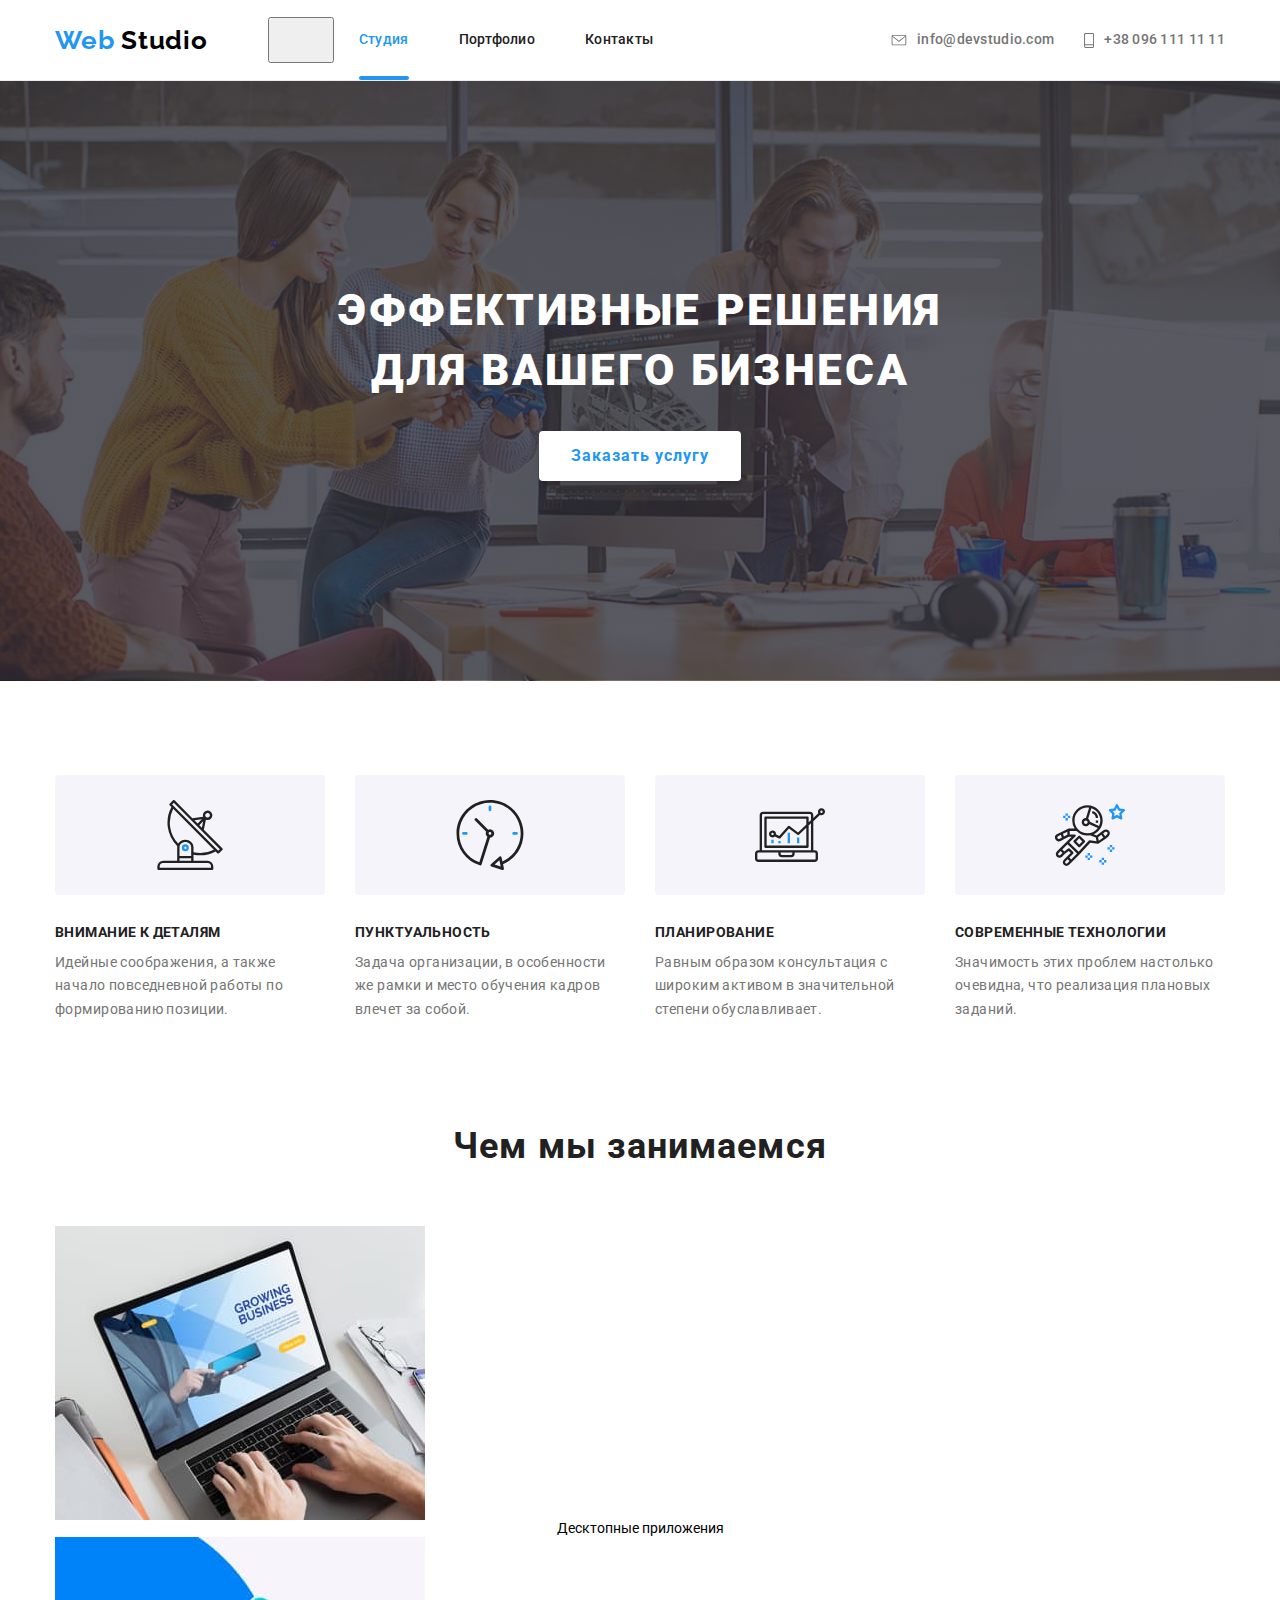
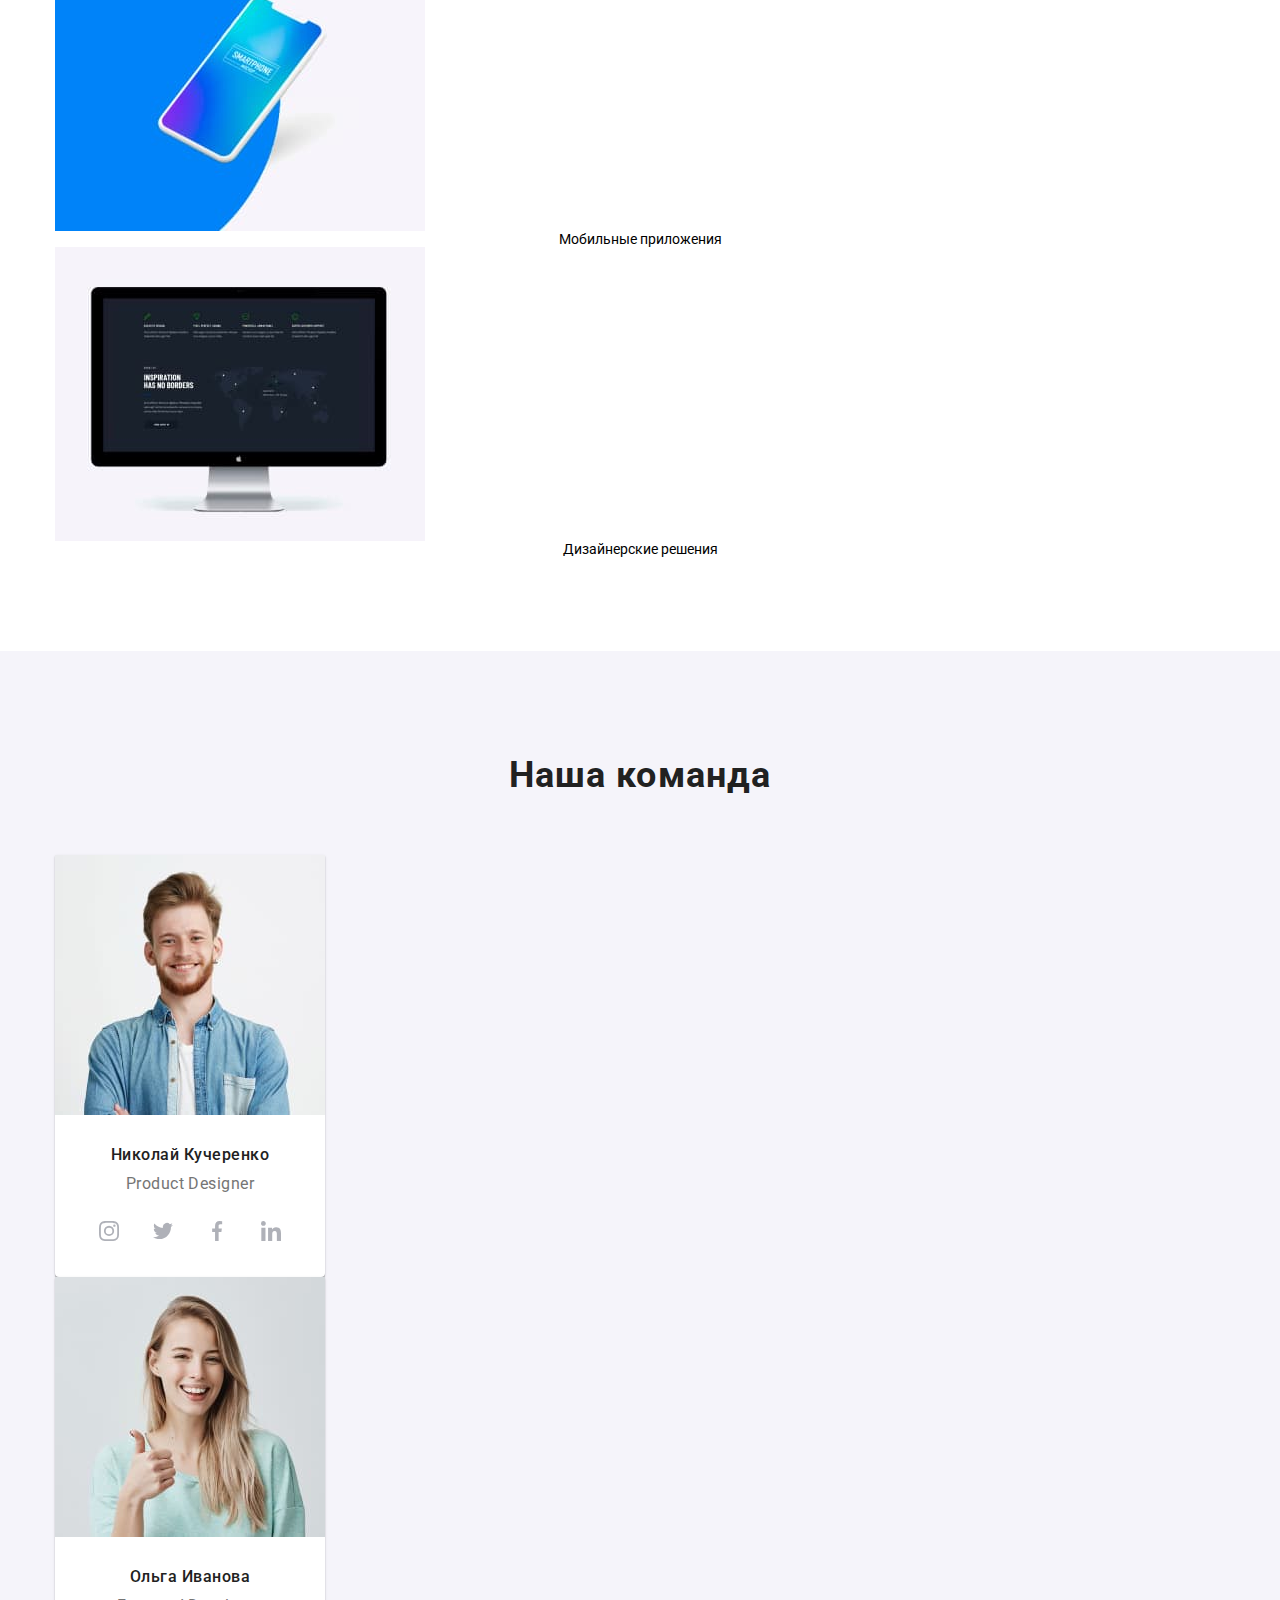
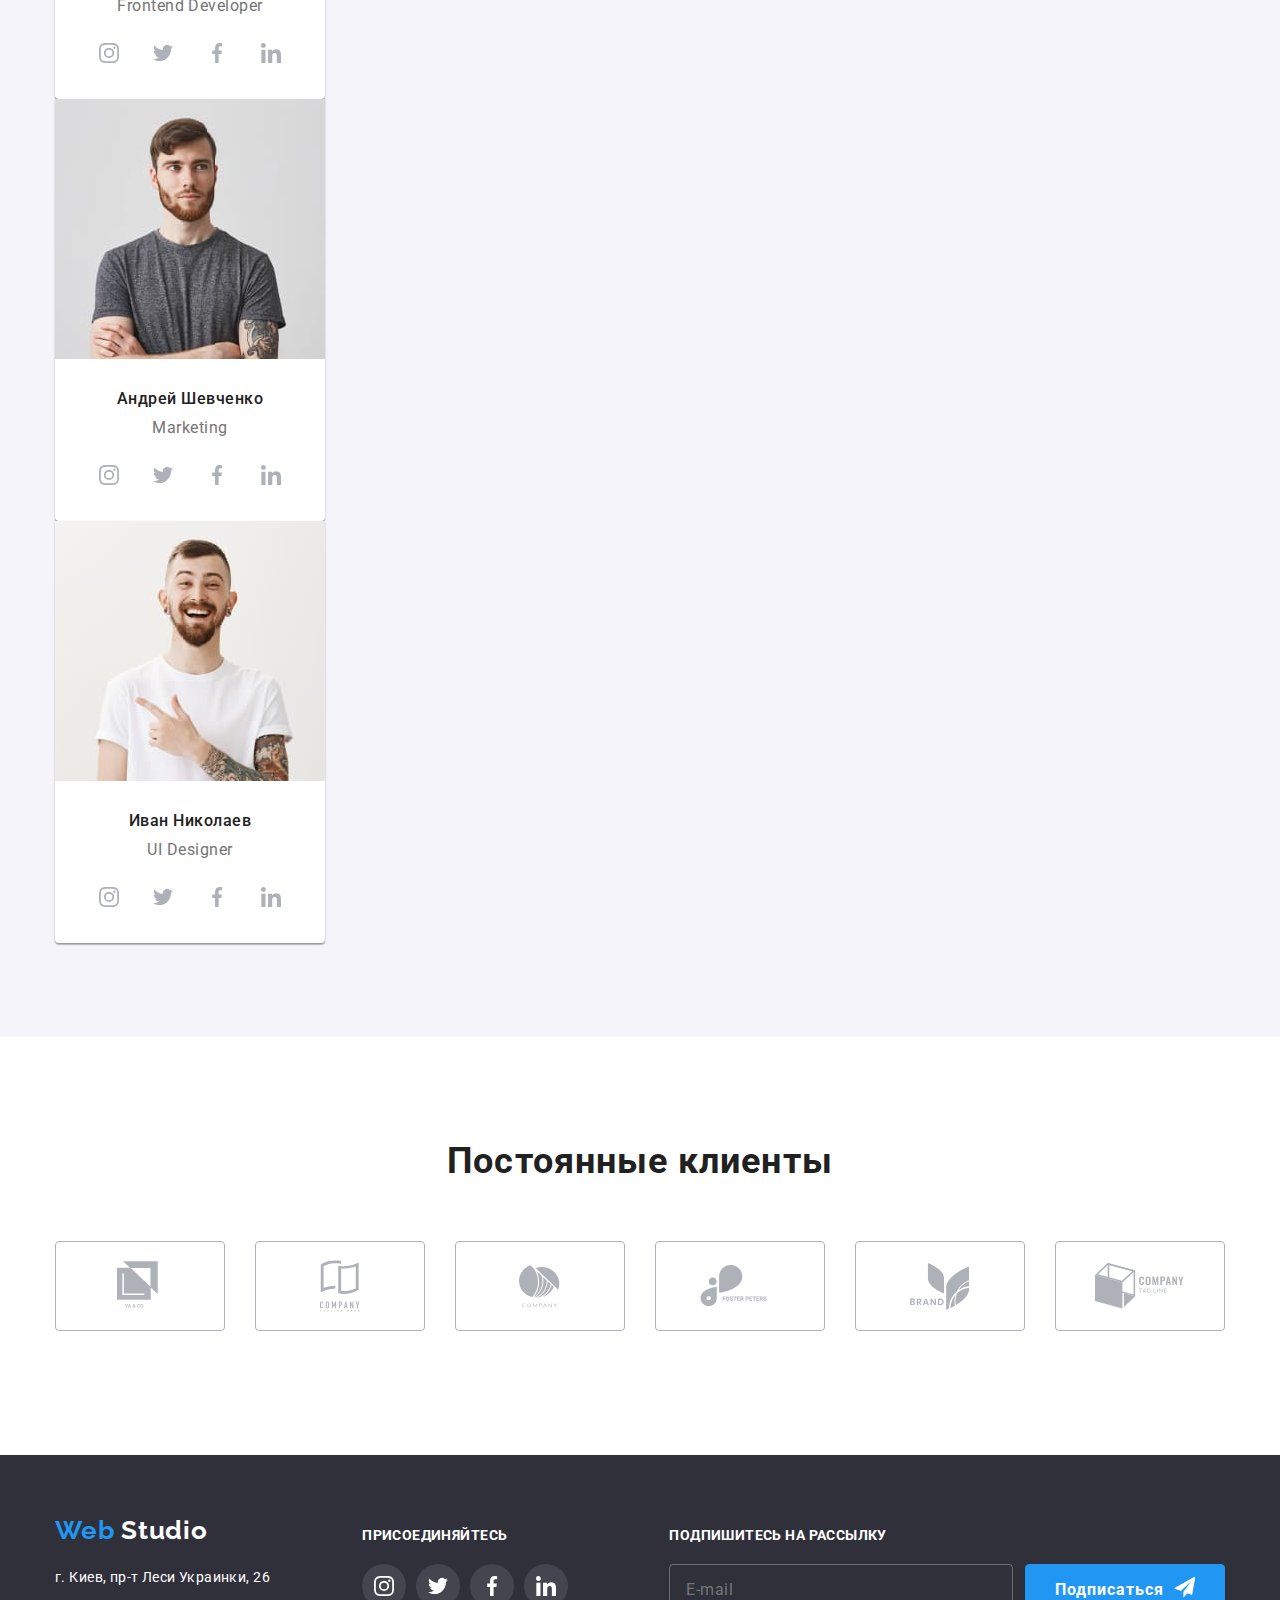
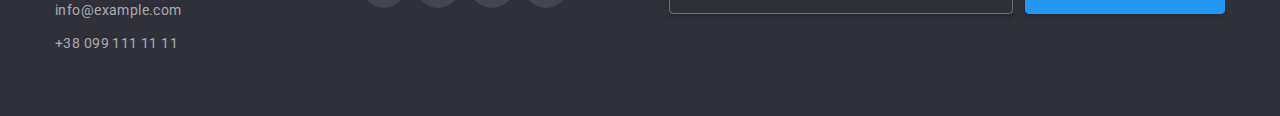
==== commit 3d6b6376: "changes" ====
--- a/index.html
+++ b/index.html
@@ -23,6 +23,33 @@
           <a href="./index.html" class="logo">
             Web <span class="logo-studio">Studio</span>
           </a>
+          <button>
+            <svg class="contact-icon" width="40px" height="40px">
+              <use href="./images/icons.svg#icon-menu"></use>
+            </svg>
+          </button>
+          <!-- <button
+            type="button"
+            class="nav-button"
+            data-menu-button=""
+            aria-expanded="true"
+          >
+            <svg
+              class="menu-icon"
+              width="40"
+              height="40"
+              aria-label="переключатель мобильного меню"
+            >
+              <use
+                class="menu-icon-open"
+                href="./images/symb.svg#menu-icon-open"
+              ></use>
+              <use
+                class="menu-icon-close"
+                href="./images/symb.svg#menu-icon-close"
+              ></use>
+            </svg>
+          </button> -->
           <ul class="site-nav">
             <li class="site-nav-title">
               <a href="./index.html" class="link current">Студия</a>
@@ -351,60 +378,62 @@
     <!--Футер-->
     <footer class="footer" id="footer">
       <div class="container">
-        <div class="address">
-          <a href="./index.html" class="logo">
-            Web <span class="logo-footer">Studio</span>
-          </a>
-          <address class="footer-address">
-            <p>г. Киев, пр-т Леси Украинки, 26</p>
-            <a href="mailto:info@example.com" class="footer-contact"
-              >info@example.com</a
-            >
-            <a href="tel:380991111111" class="footer-contact"
-              >+38 099 111 11 11</a
-            >
-          </address>
-        </div>
-        <div class="join">
-          <b class="join-title">присоединяйтесь</b>
-          <ul class="network">
-            <li class="network-title-footer">
-              <a
-                class="network-footer-link"
-                href="https://www.instagram.com/?hl=ru"
-                aria-label="Ссылка на Instagram"
-                ><svg class="footer-icon">
-                  <use href="./images/icons.svg#insta"></use></svg
-              ></a>
-            </li>
-            <li class="network-title-footer">
-              <a
-                class="network-footer-link"
-                href="https://twitter.com"
-                aria-label="Ссылка на Twitter"
-                ><svg class="footer-icon">
-                  <use href="./images/icons.svg#twitter"></use></svg
-              ></a>
-            </li>
-            <li class="network-title-footer">
-              <a
-                class="network-footer-link"
-                href="https://uk-ua.facebook.com/"
-                aria-label="Ссылка на Facebook"
-                ><svg class="footer-icon">
-                  <use href="./images/icons.svg#fb"></use></svg
-              ></a>
-            </li>
-            <li class="network-title-footer">
-              <a
-                class="network-footer-link"
-                href="https://www.linkedin.com/"
-                aria-label="Ссылка на Linkedin"
-                ><svg class="footer-icon">
-                  <use href="./images/icons.svg#linkedin"></use></svg
-              ></a>
-            </li>
-          </ul>
+        <div class="footer-tablet">
+          <div class="address">
+            <a href="./index.html" class="logo">
+              Web <span class="logo-footer">Studio</span>
+            </a>
+            <address class="footer-address">
+              <p>г. Киев, пр-т Леси Украинки, 26</p>
+              <a href="mailto:info@example.com" class="footer-contact"
+                >info@example.com</a
+              >
+              <a href="tel:380991111111" class="footer-contact"
+                >+38 099 111 11 11</a
+              >
+            </address>
+          </div>
+          <div class="join">
+            <b class="join-title">присоединяйтесь</b>
+            <ul class="network">
+              <li class="network-title-footer">
+                <a
+                  class="network-footer-link"
+                  href="https://www.instagram.com/?hl=ru"
+                  aria-label="Ссылка на Instagram"
+                  ><svg class="footer-icon">
+                    <use href="./images/icons.svg#insta"></use></svg
+                ></a>
+              </li>
+              <li class="network-title-footer">
+                <a
+                  class="network-footer-link"
+                  href="https://twitter.com"
+                  aria-label="Ссылка на Twitter"
+                  ><svg class="footer-icon">
+                    <use href="./images/icons.svg#twitter"></use></svg
+                ></a>
+              </li>
+              <li class="network-title-footer">
+                <a
+                  class="network-footer-link"
+                  href="https://uk-ua.facebook.com/"
+                  aria-label="Ссылка на Facebook"
+                  ><svg class="footer-icon">
+                    <use href="./images/icons.svg#fb"></use></svg
+                ></a>
+              </li>
+              <li class="network-title-footer">
+                <a
+                  class="network-footer-link"
+                  href="https://www.linkedin.com/"
+                  aria-label="Ссылка на Linkedin"
+                  ><svg class="footer-icon">
+                    <use href="./images/icons.svg#linkedin"></use></svg
+                ></a>
+              </li>
+            </ul>
+          </div>
         </div>
         <div class="subscribe">
           <b class="subscribe-title">Подпишитесь на рассылку </b>
--- a/css/main.min.css
+++ b/css/main.min.css
@@ -1,2 +1,2 @@
-html{box-sizing:border-box}*,*::before,*::after{box-sizing:inherit}img{display:block;max-width:100%;height:auto}h1,h2,h3,h4,h5,h6,p{margin:0;padding:0;font-size:14px}body{font-size:14px;font-family:Roboto, sans-serif;background-color:var(--primary-white-color);color:var(--primary-text-color)}ul{list-style:none;text-decoration:none;margin:0;padding:0}.section-none{display:none}.section-title{margin-bottom:50px;font-weight:700;font-size:36px;line-height:1.67;text-align:center;letter-spacing:0.03em;color:#212121}.container{text-align:center;width:100%;padding-left:15px;padding-right:15px;margin-left:auto;margin-right:auto}@media screen and (min-width: 480px) and (max-width: 767px){.container{width:480px}}@media screen and (min-width: 768px) and (max-width: 1199px){.container{width:768px}}@media screen and (min-width: 1200px){.container{width:1200px}}@media screen and (min-width: 768px) and (max-width: 1200px){ul{display:flex}}.nav,.link,.site-nav{display:flex;align-items:center}.link,.network-link,.customer-link,.footer-contact,.button-filters{transition:color 250ms cubic-bezier(0.4, 0, 0.2, 1)}.customer-link{transition:border-color 250ms cubic-bezier(0.4, 0, 0.2, 1)}.network-link,.network-footer-link,.button-filters{transition:background-color 250ms cubic-bezier(0.4, 0, 0.2, 1)}.network-link,.network-footer-link{display:flex;height:44px;width:44px;border-radius:50%}.header{position:fixed;z-index:99;top:0;left:0;right:0;border-bottom:1px solid #ececec;background-color:#fff}@media screen and (min-width: 480px) and (max-width: 767px){.header{display:none}}.header>.container{display:flex}.logo{text-decoration:none;font-family:Raleway;font-weight:700;font-size:26px;line-height:1.19;letter-spacing:0.03em;color:#2196f3}.logo-studio{color:#000000}.logo-footer{color:#ffffff}@media screen and (min-width: 768px) and (max-width: 1199px){.logo{font-size:24px;line-height:1.17}}.nav>a{padding-top:24px;padding-bottom:24px}@media screen and (min-width: 768px) and (max-width: 1199px){.nav>a{margin-right:56px}}@media screen and (min-width: 1200px){.nav>a{margin-right:60px}}.link{display:inline-block;padding:32px 0;text-decoration:none;font-weight:500;line-height:1.14;letter-spacing:0.02em;color:#212121}.link:hover,.link:focus{color:#2196f3}.site-nav-title{margin-left:25px;position:relative}.site-nav-title:not(:last-child){margin-right:25px}.current{color:#2196f3}.current::after{position:absolute;content:"";width:100%;height:4px;border-radius:2px;bottom:0;left:0;background-color:#2196f3}.contacts-nav{margin-left:auto;display:flex}.contacts-nav a{color:#757575}@media screen and (min-width: 768px) and (max-width: 1199px){.contacts-nav{flex-direction:column;justify-content:center;text-align:left;font-size:12px}.contacts-nav a{padding:5px 0}}@media screen and (min-width: 1200px){.contacts-nav{text-align:center}.contacts-nav li:not(:last-child){margin-right:30px}}.contact-icon{fill:currentColor;vertical-align:middle}@media screen and (min-width: 768px) and (max-width: 1199px){.contact-icon{margin-right:8px}}@media screen and (min-width: 1200px){.contact-icon{margin-right:10px}}main{position:relative;top:81px;z-index:0}@media screen and (min-width: 320px) and (max-width: 1199px){.section{padding-top:60px;padding-bottom:60px}}@media screen and (min-width: 1200px){.section{padding-top:94px;padding-bottom:94px}}.hero{margin-left:auto;margin-right:auto;max-width:1600px;background-color:rgba(47,48,58,0.8);background-image:linear-gradient(to right, rgba(47,48,58,0.8), rgba(47,48,58,0.8)),url("../images/headermini.jpg");background-repeat:no-repeat;background-position:center}.hero-title{width:100%;margin-top:0;margin-bottom:30px;margin-left:auto;margin-right:auto;text-align:center;text-transform:uppercase;font-weight:900;letter-spacing:0.06em;color:#fff}.hero-button{min-width:200px;padding:10px 32px;text-decoration:none;font-weight:700;font-size:16px;line-height:1.87;text-align:center;letter-spacing:0.06em;border:0;box-shadow:0px 4px 4px rgba(0,0,0,0.15);border-radius:4px;color:#2196f3;background-color:#fff}.hero-button:hover,.hero-button:focus{cursor:pointer;color:#fff;background-color:#2196f3}@media screen and (min-width: 320px) and (max-width: 768px){.hero{padding-top:118px;padding-bottom:118px}.hero-title{width:360px;font-size:26px;line-height:1.36}}@media screen and (min-width: 769px) and (max-width: 1200px){.hero{padding-top:200px;padding-bottom:200px}.hero-title{width:696px;font-size:44px;line-height:1.36}}.advantage.container{display:flex}.advantage-item{text-align:left}.advantage-item div{height:120px;text-align:center;padding-top:25px;background-color:#f5f4fa;border-radius:4px}.advantage-icon{display:inline-block;width:70px;height:70px}.advantage-title{margin-top:30px;margin-bottom:10px;font-weight:700;line-height:1.14;letter-spacing:0.03em;text-transform:uppercase;color:#212121}.advantage-description{width:100%;font-weight:400;line-height:1.71;letter-spacing:0.03em;color:#757575}@media screen and (min-width: 768px) and (max-width: 1199px){.advantage{flex-wrap:wrap}.advantage-item{display:inline-block;flex-wrap:wrap;text-align:left;margin-right:30px;margin-bottom:30px;width:calc((100% - 30px) / 2)}.advantage-item:nth-child(2n){margin-right:0}.advantage-item:nth-last-child(-n+2){margin-bottom:0}}@media screen and (min-width: 1200px){.advantage{display:flex}.advantages{padding-bottom:0}.advantage-item{margin-right:30px;width:calc((100% - 60px) / 4)}.advantage-item:last-child{margin-right:0}}@media screen and (min-width: 320px) and (max-width: 768px){.services-section{display:none}}@media screen and (min-width: 769px) and (max-width: 1200px){.services-item{position:relative;width:calc((100%-60) / 3);margin-right:30px;display:inline-block;text-decoration:none;font-weight:700;line-height:1.14;letter-spacing:0.03em;text-transform:uppercase;color:#fff}.services-item:last-child{margin-right:0}.services-item p{padding-top:27px;padding-bottom:27px;background-color:rgba(47,48,58,0.8);width:100%;position:absolute;bottom:0}}.section.team{background-color:#f5f4fa}.team-list-item{box-shadow:0px 2px 1px rgba(0,0,0,0.2),0px 1px 1px rgba(0,0,0,0.14),0px 1px 3px rgba(0,0,0,0.12);border-radius:0px 0px 4px 4px;overflow:hidden;margin-right:30px;width:calc((100% - 90px) / 4);background-color:#fff}.team-list-item:last-child{margin-right:0}.team-description{display:inline-block;text-align:center;padding:30px 32px 24px 32px}.team-list-title{margin-bottom:10px;font-weight:500;font-size:16px;line-height:1.19;letter-spacing:0.03em;color:#212121}.profession{margin-bottom:16px;font-weight:400;font-size:16px;line-height:1.19;letter-spacing:0.03em;color:#757575;background-color:#fff}.network{display:flex}.network-title:not(:last-child){margin-right:10px}.network-link{color:#afb1b8;margin:0;padding:0}.network-link:hover,.network-link:focus{background-color:#2196f3;color:#fff}.network-icon{padding:12px 12px;fill:currentColor}@media screen and (min-width: 480px) and (max-width: 767px){.team-list{flex-direction:column}.team-list-item{width:100%}.team-list-item:not(:last-child){margin-bottom:30px}}@media screen and (min-width: 768px){.team-list{flex-wrap:wrap}.team-list-item{margin-bottom:30px;width:calc((100% - 30px) / 2)}.team-list-item:nth-child(2n){margin-right:0}.team-list-item:nth-last-child(-n+2){margin-bottom:0}}@media screen and (min-width: 1200px){.team-list-item{width:calc((100% - 90px) / 4);background-color:#fff}.team-list-item:last-child{margin-right:0}}.customers{flex-wrap:wrap}.customer-link{display:flex;align-items:center;justify-content:center;height:90px;border:1px solid #afb1b8;border-radius:4px;color:#afb1b8}.customer-link:hover,.customer-link:focus{border-color:#2196f3;color:#2196f3}.customer-logo{margin-right:30px}@media screen and (min-width: 480px) and (max-width: 767px){.customer-logo{width:calc((100% - 30px) / 2);margin-bottom:30px}.customer-logo:nth-child(2n){margin-right:0}.customer-logo:nth-last-child(-n+2){margin-bottom:0}}@media screen and (min-width: 768px){.customer-logo{width:calc((100% - 60px) / 3);margin-bottom:30px}.customer-logo:nth-child(3n){margin-right:0}.customer-logo:nth-last-child(-n+3){margin-bottom:0}}@media screen and (min-width: 1200px){.customer-logo{width:calc((100% - 150px) / 6)}.customer-logo:not(:last-child){margin-right:30px}}.customer-icon{fill:currentColor}.footer{position:relative;top:81px;bottom:0;background-color:#2f303a;padding:60px 0}.footer>.container{display:flex}.container .address{text-align:start}.address{margin-right:30px;width:calc((100%-60px) / 4)}.address>a{display:inline-block;margin-bottom:20px}.footer-address{font-style:normal;font-weight:400;line-height:1.7;letter-spacing:0.03em;color:#fff}.footer-address>p{margin-bottom:9px}.footer-contact{display:block;margin-bottom:9px;text-decoration:none;font-weight:400;line-height:1.71;letter-spacing:0.03em;color:rgba(255,255,255,0.6)}.footer-contact:last-child{margin-bottom:0}.footer-contact:hover,.footer-contact:focus{color:#2196f3}.join{text-align:left;padding-top:12px;margin-right:30px;width:calc((100%-60px) / 4)}.join-title{display:inline-block;margin-bottom:20px;font-weight:700;line-height:1.14;letter-spacing:0.03em;text-transform:uppercase;color:#fff}.network-title-footer:not(:last-child){margin-right:10px}.network-footer-link{padding:12px 12px;fill:#fff;background-color:rgba(255,255,255,0.1)}.network-footer-link:hover,.network-footer-link:focus{background-color:#2196f3}.subscribe{margin-left:auto;padding-top:12px;text-align:left;width:calc((100%-60px) / 2)}.subscribe-title{display:inline-block;margin-bottom:20px;font-weight:700;line-height:1.14;letter-spacing:0.03em;text-transform:uppercase;color:#fff}.footer-form{display:flex}.subscribe-input{width:100%;height:50px;margin-right:12px;padding:15px 16px;font-size:16px;line-height:1.25;letter-spacing:0.03em;color:rgba(255,255,255,0.6);border:1px solid rgba(255,255,255,0.3);box-shadow:0px 4px 4px rgba(0,0,0,0.15);border-radius:4px;background-color:transparent}.subscribe-input:focus::placeholder{color:transparent}.subscribe-button{display:inline-flex;justify-content:center;min-width:200px;height:50px;padding:10px 29px;cursor:pointer;text-decoration:none;font-weight:700;font-size:16px;line-height:1.87;letter-spacing:0.06em;border:1px solid #2196f3;border-radius:4px;box-shadow:0px 4px 4px rgba(0,0,0,0.15);color:#fff;background-color:#2196f3}.icon-send{fill:currentColor;margin-left:10px}.backdrop{position:fixed;top:0;left:0;opacity:1;z-index:100;transition:opacity 500ms cubic-bezier(0.4, 0, 0.2, 1);width:100%;height:100%;background-color:rgba(0,0,0,0.2)}.backdrop.is-hidden{opacity:0;pointer-events:none}.backdrop.is-hidden .modal{transform:translate(-50%, -50%) scale(1.2);transition:transform 500ms cubic-bezier(0.4, 0, 0.2, 1)}.modal{position:absolute;top:50%;left:50%;transform:translate(-50%, -50%) scale(1);transition:transform 500ms cubic-bezier(0.4, 0, 0.2, 1);max-width:528px;width:100%;padding:40px;text-align:center;color:#212121;background-color:#fff;box-shadow:0px 2px 1px rgba(0,0,0,0.2),0px 1px 1px rgba(0,0,0,0.14),0px 1px 3px rgba(0,0,0,0.12);border-radius:4px}.modal-title{margin-bottom:30px;font-weight:700;font-size:20px;line-height:1.15;text-align:center;letter-spacing:0.03em;color:#212121}.button-close{display:flex;position:absolute;top:8px;right:8px;fill:#000000;border:1px solid rgba(0,0,0,0.1);border-radius:50%;padding:5px;background-color:#fff}.button-close:hover,.button-close:focus{border-radius:50%;fill:#2196f3;border:1px solid rgba(0,0,0,0.1);box-shadow:none;background-color:#fff}.checkbox{display:block;position:relative;margin-bottom:28px;top:0;left:0}.checkbox-input{width:100%;padding:11px 42px;border:1px solid rgba(33,33,33,0.2);border-radius:4px;background-color:#fff}.checkbox-input:focus{border:1px solid #2196f3;outline:none}.checkbox-input:focus:focus+.checkbox-name,.checkbox-input:focus:not(:placeholder-shown)+.checkbox-name{top:0;left:16px;transform:translate(0, calc(-100% - 4px));font-size:12px;line-height:1.17;letter-spacing:0.01em;color:#2196f3}.checkbox-input:focus:focus ~ .checkbox-icon,.checkbox-input:focus:not(:placeholder-shown) ~ .checkbox-icon{fill:#2196f3}.checkbox-name{position:absolute;top:50%;left:42px;transform:translateY(-50%);line-height:1.14;letter-spacing:0.01em;color:#757575;transition:transform 250ms cubic-bezier(0.4, 0, 0.2, 1)}:placeholder-shown{color:#fff}.checkbox-icon{position:absolute;top:50%;left:16px;transform:translateY(-50%)}.comment{display:block;padding:12px 16px;width:100%;height:120px;resize:none;margin-bottom:20px;border:1px solid rgba(33,33,33,0.2);border-radius:4px;line-height:1.14;letter-spacing:0.01em}.comment:focus{border:1px solid #2196f3;outline:none}.comment:focus::placeholder{color:#fff}.agree-text{position:relative;display:block;top:0;left:0;padding-left:10px;margin-bottom:30px;width:100%;line-height:1.71;color:#757575}.agree-input{position:absolute;width:1px;height:1px;margin:-1px;border:0;clip:rect(0 0 0 0);overflow:hidden}.agree-input:checked+.agree-icon{border-color:transparent;background-color:#2196f3;background-image:url(../images/agree-icon.svg);fill:#fff;background-size:contain;background-origin:border-box}.agree-icon{position:absolute;display:block;top:3px;left:16px;width:16px;height:15px;border-radius:2px;margin-right:8px;border:2px solid #212121;background-color:#fff}.agree-link{line-height:1.71;color:#2196f3}.portfolio-list{display:flex;flex-wrap:wrap}.filters{display:flex;justify-content:center;margin-bottom:50px}@media screen and (min-width: 480px) and (max-width: 767px){.filters{flex-wrap:wrap;justify-content:start}}.button-filters{display:inline-block;border-radius:4px;border:0;padding:6px 22px;text-decoration:none;font-weight:500;font-size:16px;line-height:1.62;text-align:center;letter-spacing:0.03em;color:#212121;background-color:#f5f4fa}.button-filters:focus,.button-filters:hover,.button-filters:active{color:#fff;background-color:#2196f3;border-radius:4px;box-shadow:0px 2px 2px rgba(0,0,0,0.12),0px 1px 2px rgba(0,0,0,0.08),0px 3px 1px rgba(0,0,0,0.1)}.button-item:not(:last-child){margin-right:8px}@media screen and (min-width: 480px) and (max-width: 767px){.button-item:not(:last-child){margin-bottom:15px}}.portfolio-item{display:inline-block;text-align:left;margin-bottom:30px}@media screen and (min-width: 480px) and (max-width: 767px){.portfolio-item{flex-wrap:wrap;width:100%}.portfolio-item:last-child{margin-bottom:0}}@media screen and (min-width: 768px) and (max-width: 1199px){.portfolio-item{width:calc((100% - 30px) / 2);margin-right:30px}.portfolio-item:nth-child(2n){margin-right:0}.portfolio-item:nth-last-child(-n+2){margin-bottom:0}}@media screen and (min-width: 1200px){.portfolio-item{width:calc((100% - 60px) / 3);margin-right:30px}.portfolio-item:nth-child(3n){margin-right:0}.portfolio-item:nth-last-child(-n+3){margin-bottom:0}}.portfolio-link{display:block;text-decoration:none}.portfolio-link:hover{box-shadow:1px 4px 6px rgba(0,0,0,0.16),0px 4px 4px rgba(0,0,0,0.06),0px 1px 1px rgba(0,0,0,0.12)}.portfolio-link:hover .portfolio-description{transform:translateY(0);transition:250ms cubic-bezier(0.4, 0, 0.2, 1)}.card-content{padding:20px 0 20px 24px;border:1px solid #eeeeee;border-top:0}.portfolio-title{margin-bottom:4px;font-weight:700;font-size:18px;line-height:2;letter-spacing:0.06em;color:#212121}.portfolio-kind{font-weight:400;font-size:16px;line-height:1.87;letter-spacing:0.03em;color:#757575}.content-img{position:relative;overflow:hidden}.portfolio-description{position:absolute;width:100%;height:100%;bottom:0;left:0;padding:63px 24px;transition:250ms cubic-bezier(0.4, 0, 0.2, 1);transform:translateY(100%);font-weight:400;font-size:18px;line-height:1.56;letter-spacing:0.03em;color:#fff;background-color:rgba(33,150,243,0.9)}
+html{box-sizing:border-box}*,*::before,*::after{box-sizing:inherit}img{display:block;max-width:100%;height:auto}h1,h2,h3,h4,h5,h6,p{margin:0;padding:0;font-size:14px}body{font-size:14px;font-family:Roboto, sans-serif;background-color:var(--primary-white-color);color:var(--primary-text-color)}ul{list-style:none;text-decoration:none;margin:0;padding:0}.section-none{display:none}.section-title{font-weight:700;font-size:36px;line-height:1.67;text-align:center;letter-spacing:0.03em;color:#212121}@media screen and (min-width: 320px) and (max-width: 1199px){.section-title{margin-bottom:30px}}@media screen and (min-width: 1200px){.section-title{margin-bottom:50px}}.container{text-align:center;width:100%;padding-left:15px;padding-right:15px;margin-left:auto;margin-right:auto}@media screen and (min-width: 480px) and (max-width: 767px){.container{width:480px}}@media screen and (min-width: 768px) and (max-width: 1199px){.container{width:768px}}@media screen and (min-width: 1200px){.container{width:1200px}}@media screen and (min-width: 768px) and (max-width: 1200px){ul{display:flex}}.nav,.link,.site-nav{display:flex;align-items:center}.link,.network-link,.customer-link,.footer-contact,.button-filters{transition:color 250ms cubic-bezier(0.4, 0, 0.2, 1)}.customer-link{transition:border-color 250ms cubic-bezier(0.4, 0, 0.2, 1)}.network-link,.network-footer-link,.button-filters{transition:background-color 250ms cubic-bezier(0.4, 0, 0.2, 1)}.network-link,.network-footer-link{display:flex;height:44px;width:44px;border-radius:50%}.header{position:fixed;z-index:99;top:0;left:0;right:0;border-bottom:1px solid #ececec;background-color:#fff}.header>.container{display:flex}.logo{text-decoration:none;font-family:Raleway;font-weight:700;font-size:26px;line-height:1.19;letter-spacing:0.03em;color:#2196f3}.logo-studio{color:#000000}.logo-footer{color:#ffffff}@media screen and (min-width: 320px) and (max-width: 1199px){.logo{font-size:24px;line-height:1.17}}.menu-icon{color:black}.nav>a{padding-top:24px;padding-bottom:24px}@media screen and (min-width: 768px) and (max-width: 1199px){.nav>a{margin-right:56px}}@media screen and (min-width: 1200px){.nav>a{margin-right:60px}}.link{display:inline-block;padding:32px 0;text-decoration:none;font-weight:500;line-height:1.14;letter-spacing:0.02em;color:#212121}.link:hover,.link:focus{color:#2196f3}.site-nav-title{margin-left:25px;position:relative}.site-nav-title:not(:last-child){margin-right:25px}@media screen and (min-width: 320px) and (max-width: 767px){.site-nav{display:none}}.current{color:#2196f3}.current::after{position:absolute;content:"";width:100%;height:4px;border-radius:2px;bottom:0;left:0;background-color:#2196f3}.contacts-nav{margin-left:auto;display:flex}.contacts-nav a{color:#757575}@media screen and (min-width: 320px) and (max-width: 767px){.contacts-nav{display:none}}@media screen and (min-width: 768px) and (max-width: 1199px){.contacts-nav{flex-direction:column;justify-content:center;text-align:left;font-size:12px}.contacts-nav a{padding:5px 0}}@media screen and (min-width: 1200px){.contacts-nav{text-align:center}.contacts-nav li:not(:last-child){margin-right:30px}}.contact-icon{fill:currentColor;vertical-align:middle}@media screen and (min-width: 768px) and (max-width: 1199px){.contact-icon{margin-right:8px}}@media screen and (min-width: 1200px){.contact-icon{margin-right:10px}}main{position:relative;top:81px;z-index:0}@media screen and (min-width: 320px) and (max-width: 1199px){.section{padding-top:60px;padding-bottom:60px}}@media screen and (min-width: 1200px){.section{padding-top:94px;padding-bottom:94px}}.hero{margin-left:auto;margin-right:auto;max-width:1600px;background-color:rgba(47,48,58,0.8);background-image:linear-gradient(to right, rgba(47,48,58,0.8), rgba(47,48,58,0.8)),url("../images/headermini.jpg");background-repeat:no-repeat;background-position:center}.hero-title{width:100%;margin-top:0;margin-bottom:30px;margin-left:auto;margin-right:auto;text-align:center;text-transform:uppercase;font-weight:900;letter-spacing:0.06em;color:#fff}.hero-button{min-width:200px;padding:10px 32px;text-decoration:none;font-weight:700;font-size:16px;line-height:1.87;text-align:center;letter-spacing:0.06em;border:0;box-shadow:0px 4px 4px rgba(0,0,0,0.15);border-radius:4px;color:#2196f3;background-color:#fff}.hero-button:hover,.hero-button:focus{cursor:pointer;color:#fff;background-color:#2196f3}@media screen and (min-width: 320px) and (max-width: 768px){.hero{padding-top:118px;padding-bottom:118px}.hero-title{width:360px;font-size:26px;line-height:1.36}}@media screen and (min-width: 769px){.hero{padding-top:200px;padding-bottom:200px}.hero-title{width:696px;font-size:44px;line-height:1.36}}.advantage.container{display:flex}.advantage-item{text-align:left}.advantage-item div{height:120px;text-align:center;padding-top:25px;background-color:#f5f4fa;border-radius:4px}.advantage-icon{display:inline-block;width:70px;height:70px}.advantage-title{margin-top:30px;margin-bottom:10px;font-weight:700;line-height:1.14;letter-spacing:0.03em;text-transform:uppercase;color:#212121}@media screen and (min-width: 320px) and (max-width: 767px){.advantage-title{text-align:center}}.advantage-description{width:100%;font-weight:400;line-height:1.71;letter-spacing:0.03em;color:#757575}@media screen and (min-width: 320px) and (max-width: 767px){.advantage-item:not(:last-child){margin-bottom:30px}}@media screen and (min-width: 768px) and (max-width: 1199px){.advantage{flex-wrap:wrap}.advantage-item{display:inline-block;flex-wrap:wrap;text-align:left;margin-right:30px;margin-bottom:30px;width:calc((100% - 30px) / 2)}.advantage-item:nth-child(2n){margin-right:0}.advantage-item:nth-last-child(-n+2){margin-bottom:0}}@media screen and (min-width: 1200px){.advantage{display:flex}.advantages{padding-bottom:0}.advantage-item{margin-right:30px;width:calc((100% - 60px) / 4)}.advantage-item:last-child{margin-right:0}}@media screen and (min-width: 320px) and (max-width: 768px){.services-section{display:none}}@media screen and (min-width: 769px) and (max-width: 1200px){.services-item{position:relative;width:calc((100%-60) / 3);margin-right:30px;display:inline-block;text-decoration:none;font-weight:700;line-height:1.14;letter-spacing:0.03em;text-transform:uppercase;color:#fff}.services-item:last-child{margin-right:0}.services-item p{padding-top:27px;padding-bottom:27px;background-color:rgba(47,48,58,0.8);width:100%;position:absolute;bottom:0}}.section.team{background-color:#f5f4fa}.team-list-item{box-shadow:0px 2px 1px rgba(0,0,0,0.2),0px 1px 1px rgba(0,0,0,0.14),0px 1px 3px rgba(0,0,0,0.12);border-radius:0px 0px 4px 4px;overflow:hidden;margin-right:30px;width:calc((100% - 90px) / 4);background-color:#fff}.team-list-item:last-child{margin-right:0}.team-description{display:inline-block;text-align:center;padding:30px 32px 24px 32px}.team-list-title{margin-bottom:10px;font-weight:500;font-size:16px;line-height:1.19;letter-spacing:0.03em;color:#212121}.profession{margin-bottom:16px;font-weight:400;font-size:16px;line-height:1.19;letter-spacing:0.03em;color:#757575;background-color:#fff}.network{display:flex;justify-content:center}.network-title:not(:last-child){margin-right:10px}.network-link{color:#afb1b8;margin:0;padding:0}.network-link:hover,.network-link:focus{background-color:#2196f3;color:#fff}.network-icon{padding:12px 12px;fill:currentColor}@media screen and (min-width: 320px) and (max-width: 767px){.team-list{flex-direction:column}.team-list-item{width:100%}.team-list-item:not(:last-child){margin-bottom:30px}}@media screen and (min-width: 768px) and (max-width: 1199px){.team-list{flex-wrap:wrap}.team-list-item{margin-bottom:30px;width:calc((100% - 30px) / 2)}.team-list-item:nth-child(2n){margin-right:0}.team-list-item:nth-last-child(-n+2){margin-bottom:0}}@media screen and (min-width: 1200px){.team-list-item{width:calc((100% - 90px) / 4);background-color:#fff}.team-list-item:last-child{margin-right:0}}.customers{display:flex;flex-wrap:wrap;margin-right:auto;margin-left:auto}.customer-link{display:flex;align-items:center;justify-content:center;height:90px;border:1px solid #afb1b8;border-radius:4px;color:#afb1b8}.customer-link:hover,.customer-link:focus{border-color:#2196f3;color:#2196f3}.customer-logo{margin-right:30px}@media screen and (min-width: 320px) and (max-width: 767px){.customer-logo{width:calc((100% - 30px) / 2);margin-bottom:30px}.customer-logo:nth-child(2n){margin-right:0}.customer-logo:nth-last-child(-n+2){margin-bottom:0}}@media screen and (min-width: 768px){.customer-logo{width:calc((100% - 60px) / 3);margin-bottom:30px}.customer-logo:nth-child(3n){margin-right:0}.customer-logo:nth-last-child(-n+3){margin-bottom:0}}@media screen and (min-width: 1200px){.customer-logo{width:calc((100% - 150px) / 6)}.customer-logo:not(:last-child){margin-right:30px}}.customer-icon{fill:currentColor}.footer{position:relative;top:81px;bottom:0;background-color:#2f303a;padding:60px 0}@media screen and (min-width: 320px) and (max-width: 767px){.footer>.container{text-align:center}}@media screen and (min-width: 1200px){.footer>.container{display:flex}}@media screen and (min-width: 767px) and (max-width: 1199px){.footer-tablet{display:flex;margin-bottom:60px}}@media screen and (min-width: 1200px){.footer-tablet{display:flex;width:calc(50% + 45px)}}@media screen and (min-width: 1200px){.container .address{text-align:start}}.address>a{display:inline-block;margin-bottom:20px}@media screen and (min-width: 320px) and (max-width: 767px){.address{margin-bottom:60px}}@media screen and (min-width: 767px) and (max-width: 1199px){.address{width:calc((100% - 30px) / 2)}}@media screen and (min-width: 1200px){.address{margin-right:30px;width:calc((100% - 30px) / 2)}}.footer-address{font-style:normal;font-weight:400;line-height:1.7;letter-spacing:0.03em;color:#fff}.footer-address>p{margin-bottom:9px}.footer-contact{display:block;margin-bottom:9px;text-decoration:none;font-weight:400;line-height:1.71;letter-spacing:0.03em;color:rgba(255,255,255,0.6)}.footer-contact:last-child{margin-bottom:0}.footer-contact:hover,.footer-contact:focus{color:#2196f3}.join{justify-content:center}@media screen and (min-width: 320px) and (max-width: 767px){.join{margin-bottom:60px}}@media screen and (min-width: 767px) and (max-width: 1199px){.join{width:calc((100% - 30px) / 2);padding-top:12px}}@media screen and (min-width: 1200px){.join{display:inline-block;padding-top:12px;text-align:left;margin-right:30px;width:calc((100% - 30px) / 2)}.join .network{justify-content:start}}.join-title{display:inline-block;margin-bottom:20px;font-weight:700;line-height:1.14;letter-spacing:0.03em;text-transform:uppercase;color:#fff}.network-title-footer:not(:last-child){margin-right:10px}.network-footer-link{padding:12px 12px;fill:#fff;background-color:rgba(255,255,255,0.1)}.network-footer-link:hover,.network-footer-link:focus{background-color:#2196f3}@media screen and (min-width: 1200px){.subscribe{margin-left:auto;padding-top:12px;text-align:left;width:calc(50% - 15px)}}.subscribe-title{display:inline-block;margin-bottom:20px;font-weight:700;line-height:1.14;letter-spacing:0.03em;text-transform:uppercase;color:#fff}@media screen and (min-width: 320px) and (max-width: 1199px){.footer-form{display:inline-block;justify-content:center}}@media screen and (min-width: 1200px){.footer-form{display:flex}}.subscribe-input{height:50px;padding:15px 16px;font-size:16px;line-height:1.25;letter-spacing:0.03em;color:rgba(255,255,255,0.6);border:1px solid rgba(255,255,255,0.3);box-shadow:0px 4px 4px rgba(0,0,0,0.15);border-radius:4px;background-color:transparent}.subscribe-input:focus::placeholder{color:transparent}@media screen and (min-width: 320px) and (max-width: 1199px){.subscribe-input{display:block;margin-bottom:20px;width:450px}}@media screen and (min-width: 1200px){.subscribe-input{margin-right:12px;width:100%}}.subscribe-button{display:inline-flex;justify-content:center;min-width:200px;height:50px;padding:10px 29px;cursor:pointer;text-decoration:none;font-weight:700;font-size:16px;line-height:1.87;letter-spacing:0.06em;border:1px solid #2196f3;border-radius:4px;box-shadow:0px 4px 4px rgba(0,0,0,0.15);color:#fff;background-color:#2196f3}.icon-send{fill:currentColor;margin-left:10px}.backdrop{position:fixed;top:0;left:0;opacity:1;z-index:100;transition:opacity 500ms cubic-bezier(0.4, 0, 0.2, 1);width:100%;height:100%;background-color:rgba(0,0,0,0.2)}.backdrop.is-hidden{opacity:0;pointer-events:none}.backdrop.is-hidden .modal{transform:translate(-50%, -50%) scale(1.2);transition:transform 500ms cubic-bezier(0.4, 0, 0.2, 1)}.modal{position:absolute;top:50%;left:50%;transform:translate(-50%, -50%) scale(1);transition:transform 500ms cubic-bezier(0.4, 0, 0.2, 1);width:100%;padding:40px;text-align:center;color:#212121;background-color:#fff;box-shadow:0px 2px 1px rgba(0,0,0,0.2),0px 1px 1px rgba(0,0,0,0.14),0px 1px 3px rgba(0,0,0,0.12);border-radius:4px}@media screen and (min-width: 320px) and (max-width: 1199px){.modal{width:450px}}@media screen and (min-width: 1200px){.modal{width:528px}}.modal-title{margin-bottom:30px;font-weight:700;font-size:20px;line-height:1.15;text-align:center;letter-spacing:0.03em;color:#212121}.button-close{display:flex;position:absolute;top:8px;right:8px;fill:#000000;border:1px solid rgba(0,0,0,0.1);border-radius:50%;padding:5px;background-color:#fff}.button-close:hover,.button-close:focus{border-radius:50%;fill:#2196f3;border:1px solid rgba(0,0,0,0.1);box-shadow:none;background-color:#fff}.checkbox{display:block;position:relative;margin-bottom:28px;top:0;left:0}.checkbox-input{width:100%;padding:11px 42px;border:1px solid rgba(33,33,33,0.2);border-radius:4px;background-color:#fff}.checkbox-input:focus{border:1px solid #2196f3;outline:none}.checkbox-input:focus:focus+.checkbox-name,.checkbox-input:focus:not(:placeholder-shown)+.checkbox-name{top:0;left:16px;transform:translate(0, calc(-100% - 4px));font-size:12px;line-height:1.17;letter-spacing:0.01em;color:#2196f3}.checkbox-input:focus:focus ~ .checkbox-icon,.checkbox-input:focus:not(:placeholder-shown) ~ .checkbox-icon{fill:#2196f3}.checkbox-name{position:absolute;top:50%;left:42px;transform:translateY(-50%);line-height:1.14;letter-spacing:0.01em;color:#757575;transition:transform 250ms cubic-bezier(0.4, 0, 0.2, 1)}:placeholder-shown{color:#fff}.checkbox-icon{position:absolute;top:50%;left:16px;transform:translateY(-50%)}.comment{display:block;padding:12px 16px;width:100%;height:120px;resize:none;margin-bottom:20px;border:1px solid rgba(33,33,33,0.2);border-radius:4px;line-height:1.14;letter-spacing:0.01em}.comment:focus{border:1px solid #2196f3;outline:none}.comment:focus::placeholder{color:#fff}.agree-text{position:relative;display:block;top:0;left:0;margin-bottom:30px;width:100%;line-height:1.16;letter-spacing:0.03;color:#757575}@media screen and (min-width: 320px) and (max-width: 1199px){.agree-text{font-size:12px}}@media screen and (min-width: 1200px){.agree-text{font-size:14px;padding-left:10px;line-height:1.71}}.agree-input{position:absolute;width:1px;height:1px;margin:-1px;border:0;clip:rect(0 0 0 0);overflow:hidden}.agree-input:checked+.agree-icon{border-color:transparent;background-color:#2196f3;background-image:url(../images/agree-icon.svg);fill:#fff;background-size:contain;background-origin:border-box}.agree-icon{position:absolute;display:block;top:3px;width:16px;height:15px;border-radius:2px;margin-right:8px;border:2px solid #212121;background-color:#fff}@media screen and (min-width: 1200px){.agree-icon{left:16px}}.agree-link{line-height:1.71;color:#2196f3}.portfolio-list{display:flex;flex-wrap:wrap}.filters{display:flex}@media screen and (min-width: 480px) and (max-width: 767px){.filters{flex-wrap:wrap;justify-content:start;margin-bottom:30px}}@media screen and (min-width: 767px) and (max-width: 1199px){.filters{flex-wrap:wrap;justify-content:center;margin-bottom:30px}}@media screen and (min-width: 1200px){.filters{margin-bottom:50px;justify-content:center}}.button-filters{display:inline-block;border-radius:4px;border:0;padding:6px 22px;text-decoration:none;font-weight:500;font-size:16px;line-height:1.62;text-align:center;letter-spacing:0.03em;color:#212121;background-color:#f5f4fa}.button-filters:focus,.button-filters:hover,.button-filters:active{color:#fff;background-color:#2196f3;border-radius:4px;box-shadow:0px 2px 2px rgba(0,0,0,0.12),0px 1px 2px rgba(0,0,0,0.08),0px 3px 1px rgba(0,0,0,0.1)}.button-item:not(:last-child){margin-right:8px}@media screen and (min-width: 480px) and (max-width: 767px){.button-item:not(:last-child){margin-bottom:15px}}.portfolio-item{display:inline-block;text-align:left;margin-bottom:30px}@media screen and (min-width: 480px) and (max-width: 767px){.portfolio-item{flex-wrap:wrap;width:100%}.portfolio-item:last-child{margin-bottom:0}}@media screen and (min-width: 768px) and (max-width: 1199px){.portfolio-item{width:calc((100% - 30px) / 2);margin-right:30px}.portfolio-item:nth-child(2n){margin-right:0}.portfolio-item:nth-last-child(-n+2){margin-bottom:0}}@media screen and (min-width: 1200px){.portfolio-item{width:calc((100% - 60px) / 3);margin-right:30px}.portfolio-item:nth-child(3n){margin-right:0}.portfolio-item:nth-last-child(-n+3){margin-bottom:0}}.portfolio-link{display:block;text-decoration:none}.portfolio-link:hover{box-shadow:1px 4px 6px rgba(0,0,0,0.16),0px 4px 4px rgba(0,0,0,0.06),0px 1px 1px rgba(0,0,0,0.12)}.portfolio-link:hover .portfolio-description{transform:translateY(0);transition:250ms cubic-bezier(0.4, 0, 0.2, 1)}.card-content{padding:20px 0 20px 24px;border:1px solid #eeeeee;border-top:0}.portfolio-title{margin-bottom:4px;font-weight:700;font-size:18px;line-height:2;letter-spacing:0.06em;color:#212121}.portfolio-kind{font-weight:400;font-size:16px;line-height:1.87;letter-spacing:0.03em;color:#757575}.content-img{position:relative;overflow:hidden}.portfolio-description{position:absolute;width:100%;height:100%;bottom:0;left:0;padding:63px 24px;transition:250ms cubic-bezier(0.4, 0, 0.2, 1);transform:translateY(100%);font-weight:400;font-size:18px;line-height:1.56;letter-spacing:0.03em;color:#fff;background-color:rgba(33,150,243,0.9)}
 /*# sourceMappingURL=main.min.css.map */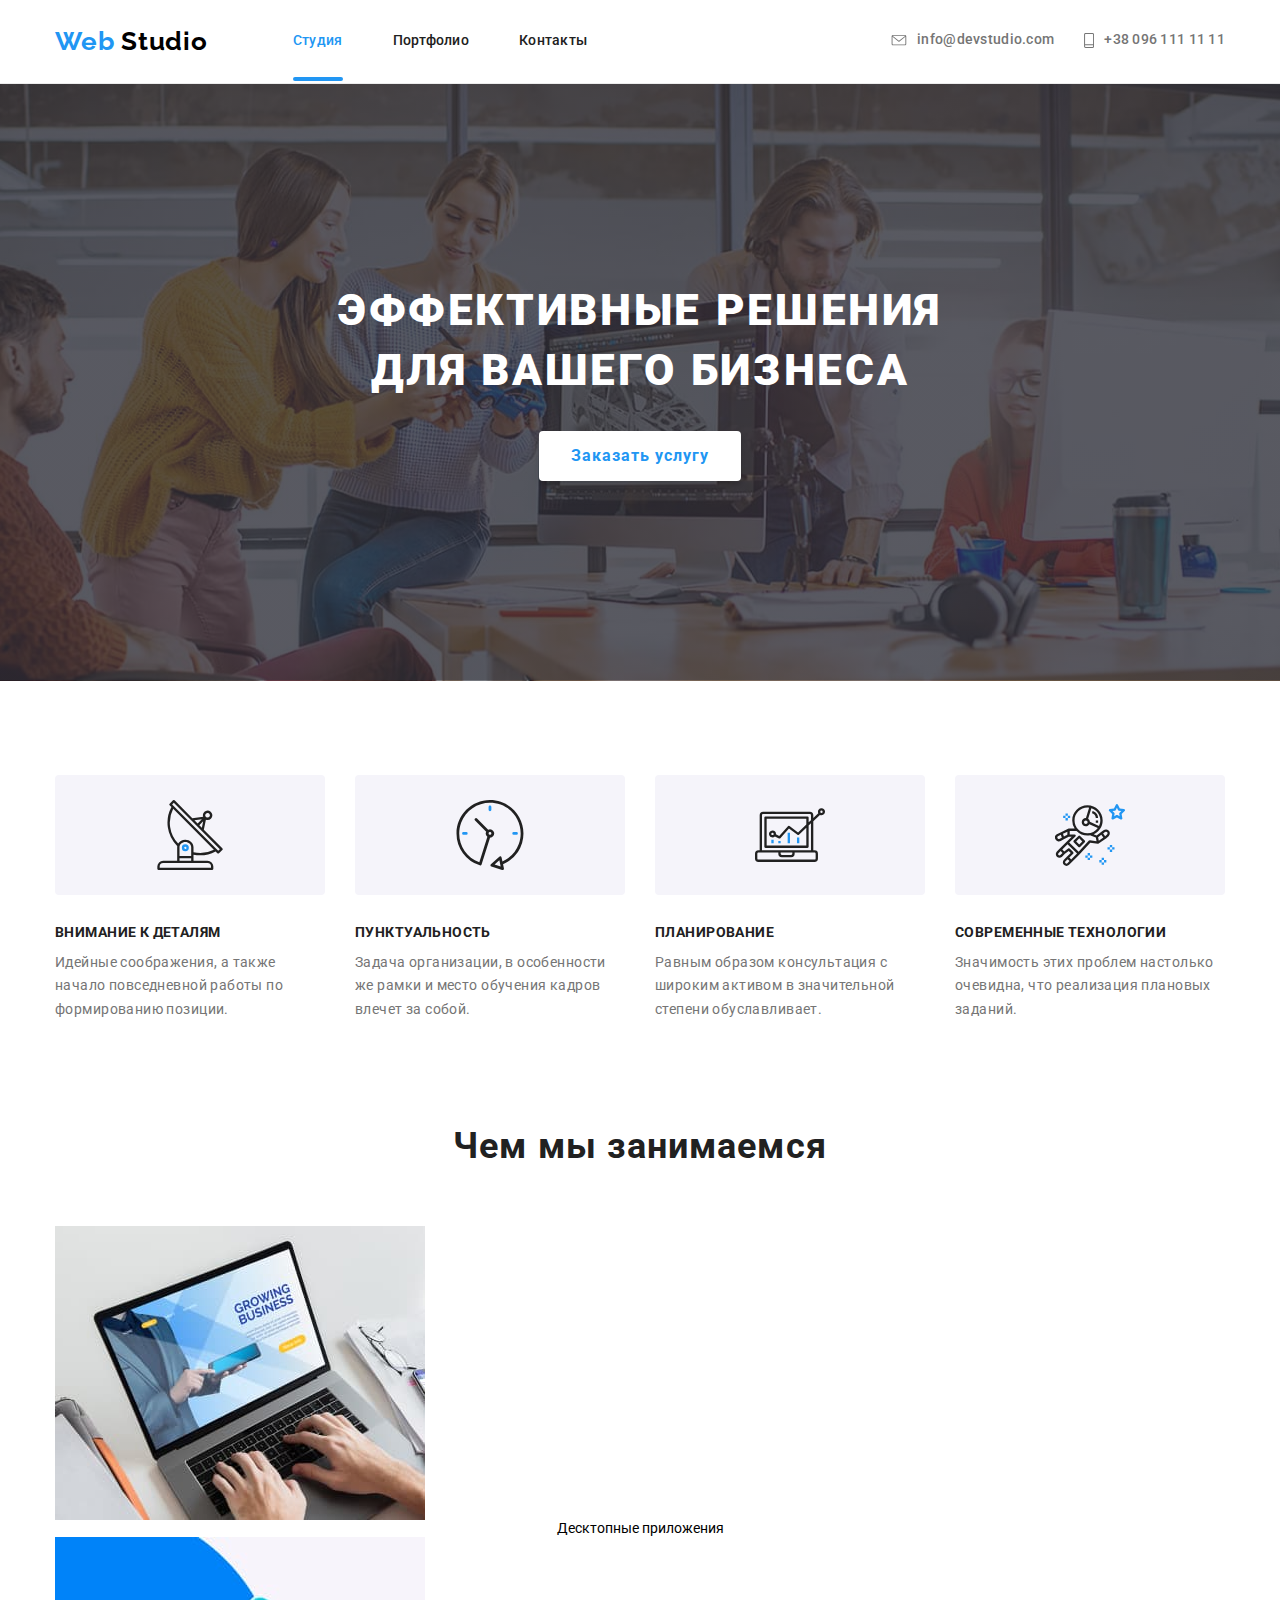
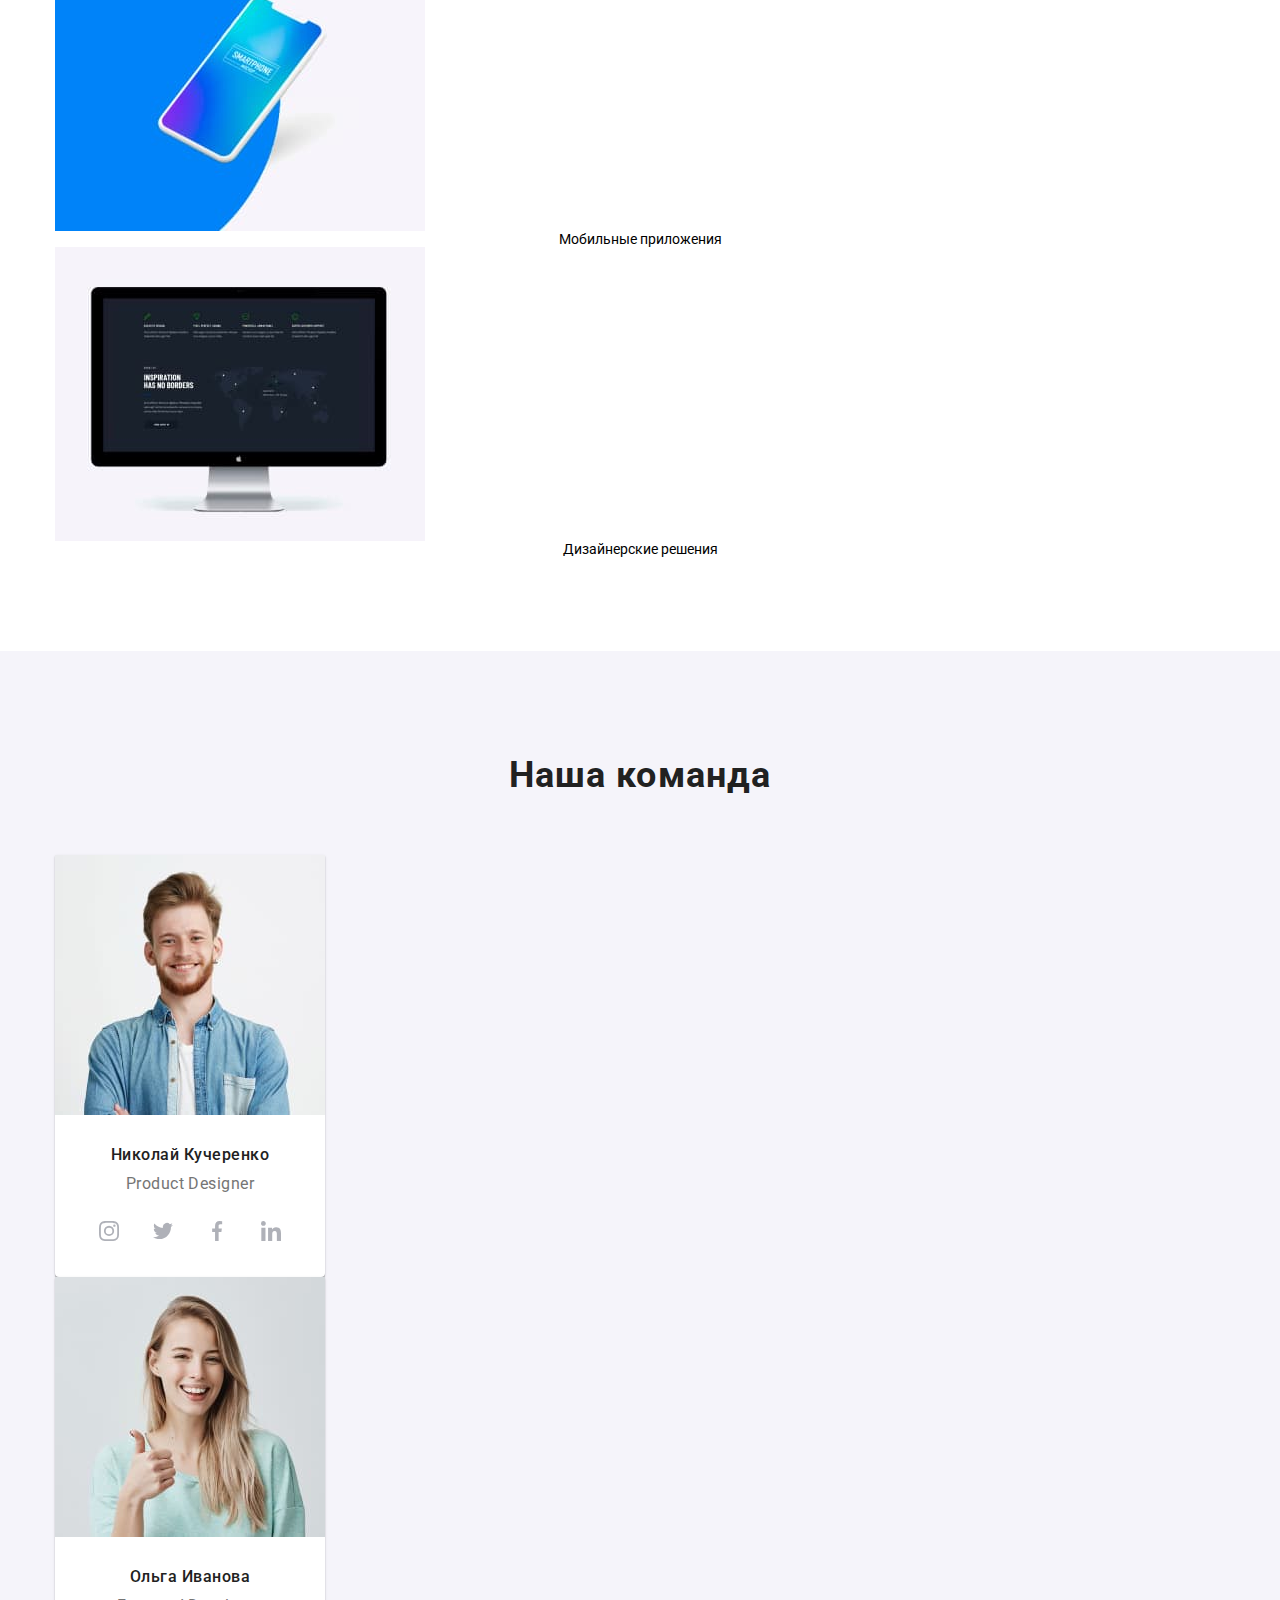
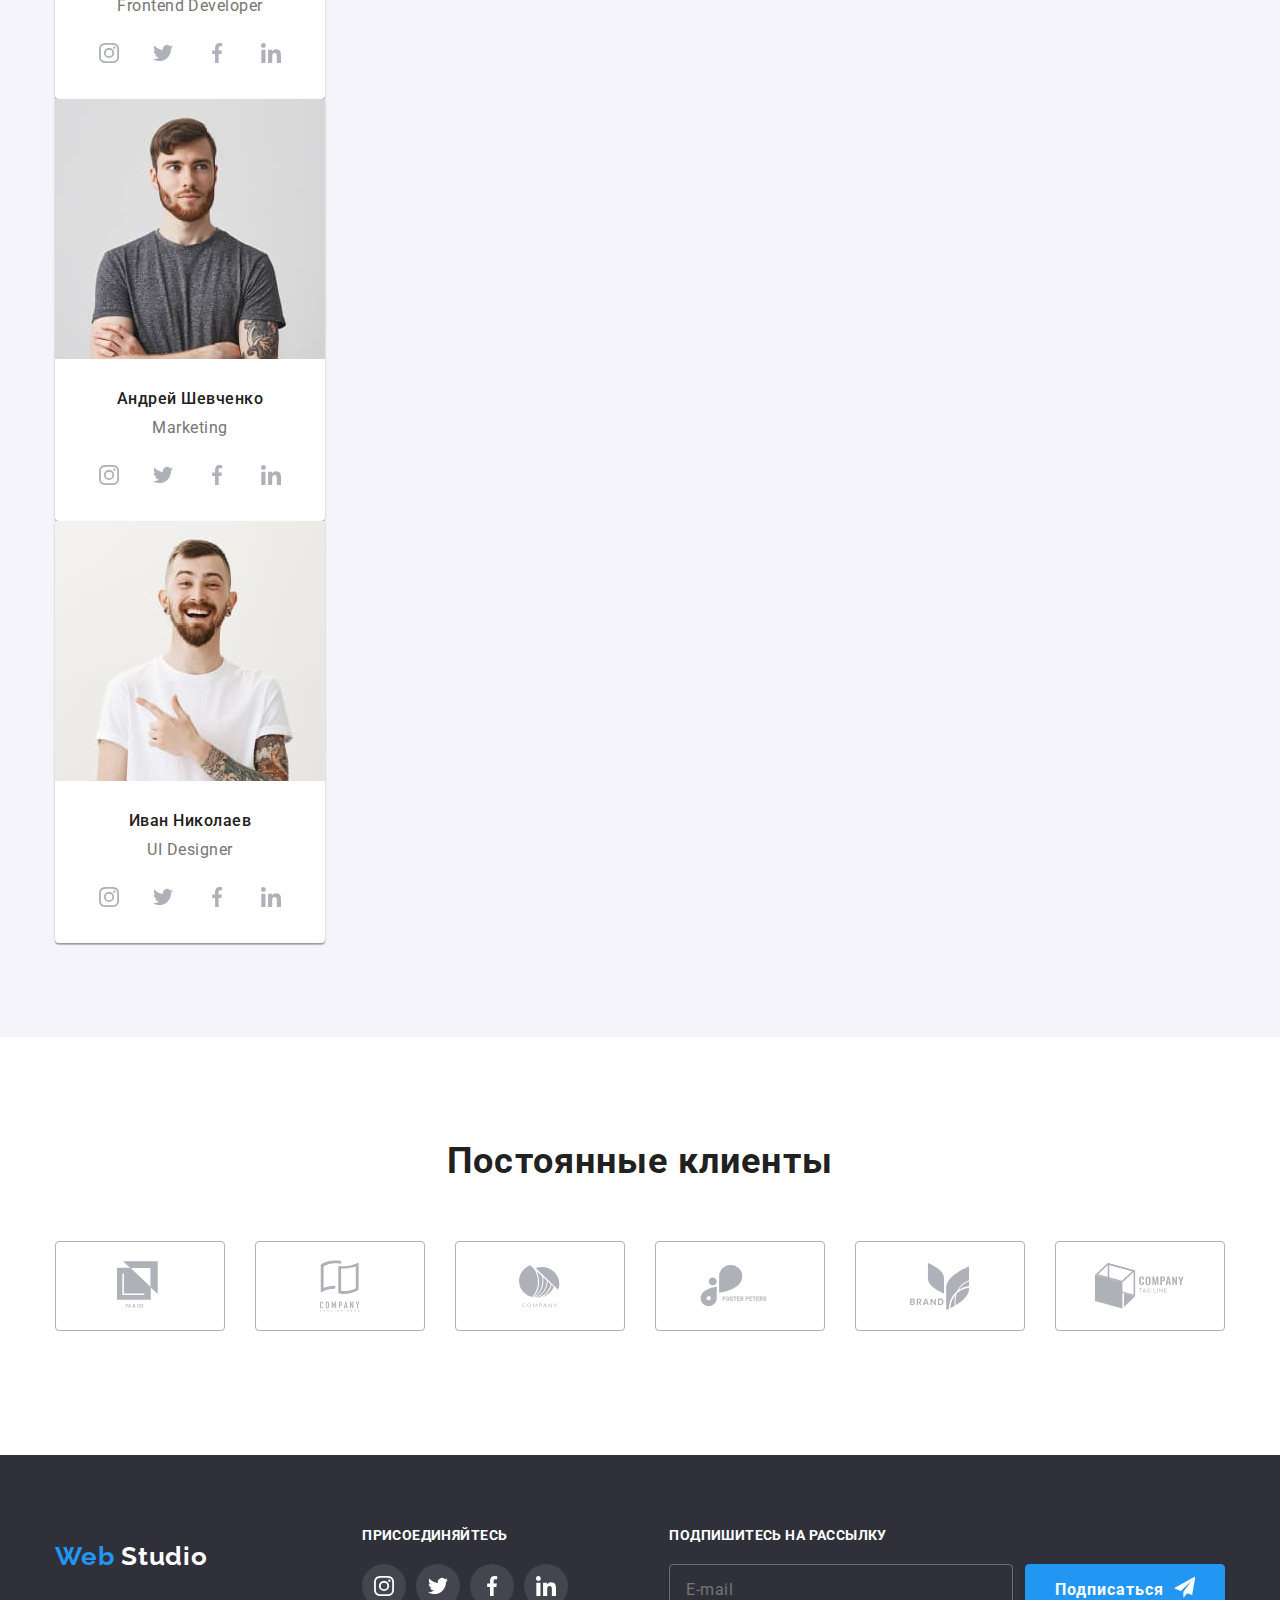
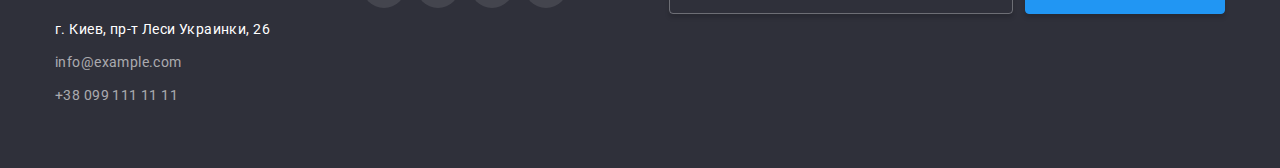
==== commit 6bc2427e: "svg" ====
--- a/index.html
+++ b/index.html
@@ -18,38 +18,18 @@
   <body>
     <!--Шапка-->
     <header class="header">
-      <div class="container">
+      <div class="container menu-container">
+        <a href="./index.html" class="logo">
+          Web <span class="logo-studio">Studio</span>
+        </a>
+        <button class="menu-button" data-menu-button>
+          <svg class="menu-icon" width="40px" height="40px">
+            <use class="shown-icon" href="./images/icons.svg#icon-menu"></use>
+            <use class="hidden-icon" href="./images/icons.svg#icon-close"></use>
+          </svg>
+        </button>
+        <!-- <div class="navigation shown" data-menu> -->
         <nav class="nav">
-          <a href="./index.html" class="logo">
-            Web <span class="logo-studio">Studio</span>
-          </a>
-          <button>
-            <svg class="contact-icon" width="40px" height="40px">
-              <use href="./images/icons.svg#icon-menu"></use>
-            </svg>
-          </button>
-          <!-- <button
-            type="button"
-            class="nav-button"
-            data-menu-button=""
-            aria-expanded="true"
-          >
-            <svg
-              class="menu-icon"
-              width="40"
-              height="40"
-              aria-label="переключатель мобильного меню"
-            >
-              <use
-                class="menu-icon-open"
-                href="./images/symb.svg#menu-icon-open"
-              ></use>
-              <use
-                class="menu-icon-close"
-                href="./images/symb.svg#menu-icon-close"
-              ></use>
-            </svg>
-          </button> -->
           <ul class="site-nav">
             <li class="site-nav-title">
               <a href="./index.html" class="link current">Студия</a>
@@ -80,6 +60,7 @@
             >
           </li>
         </ul>
+        <!-- </div> -->
       </div>
     </header>
     <main>
--- a/css/main.min.css
+++ b/css/main.min.css
@@ -1,2 +1,2 @@
-html{box-sizing:border-box}*,*::before,*::after{box-sizing:inherit}img{display:block;max-width:100%;height:auto}h1,h2,h3,h4,h5,h6,p{margin:0;padding:0;font-size:14px}body{font-size:14px;font-family:Roboto, sans-serif;background-color:var(--primary-white-color);color:var(--primary-text-color)}ul{list-style:none;text-decoration:none;margin:0;padding:0}.section-none{display:none}.section-title{font-weight:700;font-size:36px;line-height:1.67;text-align:center;letter-spacing:0.03em;color:#212121}@media screen and (min-width: 320px) and (max-width: 1199px){.section-title{margin-bottom:30px}}@media screen and (min-width: 1200px){.section-title{margin-bottom:50px}}.container{text-align:center;width:100%;padding-left:15px;padding-right:15px;margin-left:auto;margin-right:auto}@media screen and (min-width: 480px) and (max-width: 767px){.container{width:480px}}@media screen and (min-width: 768px) and (max-width: 1199px){.container{width:768px}}@media screen and (min-width: 1200px){.container{width:1200px}}@media screen and (min-width: 768px) and (max-width: 1200px){ul{display:flex}}.nav,.link,.site-nav{display:flex;align-items:center}.link,.network-link,.customer-link,.footer-contact,.button-filters{transition:color 250ms cubic-bezier(0.4, 0, 0.2, 1)}.customer-link{transition:border-color 250ms cubic-bezier(0.4, 0, 0.2, 1)}.network-link,.network-footer-link,.button-filters{transition:background-color 250ms cubic-bezier(0.4, 0, 0.2, 1)}.network-link,.network-footer-link{display:flex;height:44px;width:44px;border-radius:50%}.header{position:fixed;z-index:99;top:0;left:0;right:0;border-bottom:1px solid #ececec;background-color:#fff}.header>.container{display:flex}.logo{text-decoration:none;font-family:Raleway;font-weight:700;font-size:26px;line-height:1.19;letter-spacing:0.03em;color:#2196f3}.logo-studio{color:#000000}.logo-footer{color:#ffffff}@media screen and (min-width: 320px) and (max-width: 1199px){.logo{font-size:24px;line-height:1.17}}.menu-icon{color:black}.nav>a{padding-top:24px;padding-bottom:24px}@media screen and (min-width: 768px) and (max-width: 1199px){.nav>a{margin-right:56px}}@media screen and (min-width: 1200px){.nav>a{margin-right:60px}}.link{display:inline-block;padding:32px 0;text-decoration:none;font-weight:500;line-height:1.14;letter-spacing:0.02em;color:#212121}.link:hover,.link:focus{color:#2196f3}.site-nav-title{margin-left:25px;position:relative}.site-nav-title:not(:last-child){margin-right:25px}@media screen and (min-width: 320px) and (max-width: 767px){.site-nav{display:none}}.current{color:#2196f3}.current::after{position:absolute;content:"";width:100%;height:4px;border-radius:2px;bottom:0;left:0;background-color:#2196f3}.contacts-nav{margin-left:auto;display:flex}.contacts-nav a{color:#757575}@media screen and (min-width: 320px) and (max-width: 767px){.contacts-nav{display:none}}@media screen and (min-width: 768px) and (max-width: 1199px){.contacts-nav{flex-direction:column;justify-content:center;text-align:left;font-size:12px}.contacts-nav a{padding:5px 0}}@media screen and (min-width: 1200px){.contacts-nav{text-align:center}.contacts-nav li:not(:last-child){margin-right:30px}}.contact-icon{fill:currentColor;vertical-align:middle}@media screen and (min-width: 768px) and (max-width: 1199px){.contact-icon{margin-right:8px}}@media screen and (min-width: 1200px){.contact-icon{margin-right:10px}}main{position:relative;top:81px;z-index:0}@media screen and (min-width: 320px) and (max-width: 1199px){.section{padding-top:60px;padding-bottom:60px}}@media screen and (min-width: 1200px){.section{padding-top:94px;padding-bottom:94px}}.hero{margin-left:auto;margin-right:auto;max-width:1600px;background-color:rgba(47,48,58,0.8);background-image:linear-gradient(to right, rgba(47,48,58,0.8), rgba(47,48,58,0.8)),url("../images/headermini.jpg");background-repeat:no-repeat;background-position:center}.hero-title{width:100%;margin-top:0;margin-bottom:30px;margin-left:auto;margin-right:auto;text-align:center;text-transform:uppercase;font-weight:900;letter-spacing:0.06em;color:#fff}.hero-button{min-width:200px;padding:10px 32px;text-decoration:none;font-weight:700;font-size:16px;line-height:1.87;text-align:center;letter-spacing:0.06em;border:0;box-shadow:0px 4px 4px rgba(0,0,0,0.15);border-radius:4px;color:#2196f3;background-color:#fff}.hero-button:hover,.hero-button:focus{cursor:pointer;color:#fff;background-color:#2196f3}@media screen and (min-width: 320px) and (max-width: 768px){.hero{padding-top:118px;padding-bottom:118px}.hero-title{width:360px;font-size:26px;line-height:1.36}}@media screen and (min-width: 769px){.hero{padding-top:200px;padding-bottom:200px}.hero-title{width:696px;font-size:44px;line-height:1.36}}.advantage.container{display:flex}.advantage-item{text-align:left}.advantage-item div{height:120px;text-align:center;padding-top:25px;background-color:#f5f4fa;border-radius:4px}.advantage-icon{display:inline-block;width:70px;height:70px}.advantage-title{margin-top:30px;margin-bottom:10px;font-weight:700;line-height:1.14;letter-spacing:0.03em;text-transform:uppercase;color:#212121}@media screen and (min-width: 320px) and (max-width: 767px){.advantage-title{text-align:center}}.advantage-description{width:100%;font-weight:400;line-height:1.71;letter-spacing:0.03em;color:#757575}@media screen and (min-width: 320px) and (max-width: 767px){.advantage-item:not(:last-child){margin-bottom:30px}}@media screen and (min-width: 768px) and (max-width: 1199px){.advantage{flex-wrap:wrap}.advantage-item{display:inline-block;flex-wrap:wrap;text-align:left;margin-right:30px;margin-bottom:30px;width:calc((100% - 30px) / 2)}.advantage-item:nth-child(2n){margin-right:0}.advantage-item:nth-last-child(-n+2){margin-bottom:0}}@media screen and (min-width: 1200px){.advantage{display:flex}.advantages{padding-bottom:0}.advantage-item{margin-right:30px;width:calc((100% - 60px) / 4)}.advantage-item:last-child{margin-right:0}}@media screen and (min-width: 320px) and (max-width: 768px){.services-section{display:none}}@media screen and (min-width: 769px) and (max-width: 1200px){.services-item{position:relative;width:calc((100%-60) / 3);margin-right:30px;display:inline-block;text-decoration:none;font-weight:700;line-height:1.14;letter-spacing:0.03em;text-transform:uppercase;color:#fff}.services-item:last-child{margin-right:0}.services-item p{padding-top:27px;padding-bottom:27px;background-color:rgba(47,48,58,0.8);width:100%;position:absolute;bottom:0}}.section.team{background-color:#f5f4fa}.team-list-item{box-shadow:0px 2px 1px rgba(0,0,0,0.2),0px 1px 1px rgba(0,0,0,0.14),0px 1px 3px rgba(0,0,0,0.12);border-radius:0px 0px 4px 4px;overflow:hidden;margin-right:30px;width:calc((100% - 90px) / 4);background-color:#fff}.team-list-item:last-child{margin-right:0}.team-description{display:inline-block;text-align:center;padding:30px 32px 24px 32px}.team-list-title{margin-bottom:10px;font-weight:500;font-size:16px;line-height:1.19;letter-spacing:0.03em;color:#212121}.profession{margin-bottom:16px;font-weight:400;font-size:16px;line-height:1.19;letter-spacing:0.03em;color:#757575;background-color:#fff}.network{display:flex;justify-content:center}.network-title:not(:last-child){margin-right:10px}.network-link{color:#afb1b8;margin:0;padding:0}.network-link:hover,.network-link:focus{background-color:#2196f3;color:#fff}.network-icon{padding:12px 12px;fill:currentColor}@media screen and (min-width: 320px) and (max-width: 767px){.team-list{flex-direction:column}.team-list-item{width:100%}.team-list-item:not(:last-child){margin-bottom:30px}}@media screen and (min-width: 768px) and (max-width: 1199px){.team-list{flex-wrap:wrap}.team-list-item{margin-bottom:30px;width:calc((100% - 30px) / 2)}.team-list-item:nth-child(2n){margin-right:0}.team-list-item:nth-last-child(-n+2){margin-bottom:0}}@media screen and (min-width: 1200px){.team-list-item{width:calc((100% - 90px) / 4);background-color:#fff}.team-list-item:last-child{margin-right:0}}.customers{display:flex;flex-wrap:wrap;margin-right:auto;margin-left:auto}.customer-link{display:flex;align-items:center;justify-content:center;height:90px;border:1px solid #afb1b8;border-radius:4px;color:#afb1b8}.customer-link:hover,.customer-link:focus{border-color:#2196f3;color:#2196f3}.customer-logo{margin-right:30px}@media screen and (min-width: 320px) and (max-width: 767px){.customer-logo{width:calc((100% - 30px) / 2);margin-bottom:30px}.customer-logo:nth-child(2n){margin-right:0}.customer-logo:nth-last-child(-n+2){margin-bottom:0}}@media screen and (min-width: 768px){.customer-logo{width:calc((100% - 60px) / 3);margin-bottom:30px}.customer-logo:nth-child(3n){margin-right:0}.customer-logo:nth-last-child(-n+3){margin-bottom:0}}@media screen and (min-width: 1200px){.customer-logo{width:calc((100% - 150px) / 6)}.customer-logo:not(:last-child){margin-right:30px}}.customer-icon{fill:currentColor}.footer{position:relative;top:81px;bottom:0;background-color:#2f303a;padding:60px 0}@media screen and (min-width: 320px) and (max-width: 767px){.footer>.container{text-align:center}}@media screen and (min-width: 1200px){.footer>.container{display:flex}}@media screen and (min-width: 767px) and (max-width: 1199px){.footer-tablet{display:flex;margin-bottom:60px}}@media screen and (min-width: 1200px){.footer-tablet{display:flex;width:calc(50% + 45px)}}@media screen and (min-width: 1200px){.container .address{text-align:start}}.address>a{display:inline-block;margin-bottom:20px}@media screen and (min-width: 320px) and (max-width: 767px){.address{margin-bottom:60px}}@media screen and (min-width: 767px) and (max-width: 1199px){.address{width:calc((100% - 30px) / 2)}}@media screen and (min-width: 1200px){.address{margin-right:30px;width:calc((100% - 30px) / 2)}}.footer-address{font-style:normal;font-weight:400;line-height:1.7;letter-spacing:0.03em;color:#fff}.footer-address>p{margin-bottom:9px}.footer-contact{display:block;margin-bottom:9px;text-decoration:none;font-weight:400;line-height:1.71;letter-spacing:0.03em;color:rgba(255,255,255,0.6)}.footer-contact:last-child{margin-bottom:0}.footer-contact:hover,.footer-contact:focus{color:#2196f3}.join{justify-content:center}@media screen and (min-width: 320px) and (max-width: 767px){.join{margin-bottom:60px}}@media screen and (min-width: 767px) and (max-width: 1199px){.join{width:calc((100% - 30px) / 2);padding-top:12px}}@media screen and (min-width: 1200px){.join{display:inline-block;padding-top:12px;text-align:left;margin-right:30px;width:calc((100% - 30px) / 2)}.join .network{justify-content:start}}.join-title{display:inline-block;margin-bottom:20px;font-weight:700;line-height:1.14;letter-spacing:0.03em;text-transform:uppercase;color:#fff}.network-title-footer:not(:last-child){margin-right:10px}.network-footer-link{padding:12px 12px;fill:#fff;background-color:rgba(255,255,255,0.1)}.network-footer-link:hover,.network-footer-link:focus{background-color:#2196f3}@media screen and (min-width: 1200px){.subscribe{margin-left:auto;padding-top:12px;text-align:left;width:calc(50% - 15px)}}.subscribe-title{display:inline-block;margin-bottom:20px;font-weight:700;line-height:1.14;letter-spacing:0.03em;text-transform:uppercase;color:#fff}@media screen and (min-width: 320px) and (max-width: 1199px){.footer-form{display:inline-block;justify-content:center}}@media screen and (min-width: 1200px){.footer-form{display:flex}}.subscribe-input{height:50px;padding:15px 16px;font-size:16px;line-height:1.25;letter-spacing:0.03em;color:rgba(255,255,255,0.6);border:1px solid rgba(255,255,255,0.3);box-shadow:0px 4px 4px rgba(0,0,0,0.15);border-radius:4px;background-color:transparent}.subscribe-input:focus::placeholder{color:transparent}@media screen and (min-width: 320px) and (max-width: 1199px){.subscribe-input{display:block;margin-bottom:20px;width:450px}}@media screen and (min-width: 1200px){.subscribe-input{margin-right:12px;width:100%}}.subscribe-button{display:inline-flex;justify-content:center;min-width:200px;height:50px;padding:10px 29px;cursor:pointer;text-decoration:none;font-weight:700;font-size:16px;line-height:1.87;letter-spacing:0.06em;border:1px solid #2196f3;border-radius:4px;box-shadow:0px 4px 4px rgba(0,0,0,0.15);color:#fff;background-color:#2196f3}.icon-send{fill:currentColor;margin-left:10px}.backdrop{position:fixed;top:0;left:0;opacity:1;z-index:100;transition:opacity 500ms cubic-bezier(0.4, 0, 0.2, 1);width:100%;height:100%;background-color:rgba(0,0,0,0.2)}.backdrop.is-hidden{opacity:0;pointer-events:none}.backdrop.is-hidden .modal{transform:translate(-50%, -50%) scale(1.2);transition:transform 500ms cubic-bezier(0.4, 0, 0.2, 1)}.modal{position:absolute;top:50%;left:50%;transform:translate(-50%, -50%) scale(1);transition:transform 500ms cubic-bezier(0.4, 0, 0.2, 1);width:100%;padding:40px;text-align:center;color:#212121;background-color:#fff;box-shadow:0px 2px 1px rgba(0,0,0,0.2),0px 1px 1px rgba(0,0,0,0.14),0px 1px 3px rgba(0,0,0,0.12);border-radius:4px}@media screen and (min-width: 320px) and (max-width: 1199px){.modal{width:450px}}@media screen and (min-width: 1200px){.modal{width:528px}}.modal-title{margin-bottom:30px;font-weight:700;font-size:20px;line-height:1.15;text-align:center;letter-spacing:0.03em;color:#212121}.button-close{display:flex;position:absolute;top:8px;right:8px;fill:#000000;border:1px solid rgba(0,0,0,0.1);border-radius:50%;padding:5px;background-color:#fff}.button-close:hover,.button-close:focus{border-radius:50%;fill:#2196f3;border:1px solid rgba(0,0,0,0.1);box-shadow:none;background-color:#fff}.checkbox{display:block;position:relative;margin-bottom:28px;top:0;left:0}.checkbox-input{width:100%;padding:11px 42px;border:1px solid rgba(33,33,33,0.2);border-radius:4px;background-color:#fff}.checkbox-input:focus{border:1px solid #2196f3;outline:none}.checkbox-input:focus:focus+.checkbox-name,.checkbox-input:focus:not(:placeholder-shown)+.checkbox-name{top:0;left:16px;transform:translate(0, calc(-100% - 4px));font-size:12px;line-height:1.17;letter-spacing:0.01em;color:#2196f3}.checkbox-input:focus:focus ~ .checkbox-icon,.checkbox-input:focus:not(:placeholder-shown) ~ .checkbox-icon{fill:#2196f3}.checkbox-name{position:absolute;top:50%;left:42px;transform:translateY(-50%);line-height:1.14;letter-spacing:0.01em;color:#757575;transition:transform 250ms cubic-bezier(0.4, 0, 0.2, 1)}:placeholder-shown{color:#fff}.checkbox-icon{position:absolute;top:50%;left:16px;transform:translateY(-50%)}.comment{display:block;padding:12px 16px;width:100%;height:120px;resize:none;margin-bottom:20px;border:1px solid rgba(33,33,33,0.2);border-radius:4px;line-height:1.14;letter-spacing:0.01em}.comment:focus{border:1px solid #2196f3;outline:none}.comment:focus::placeholder{color:#fff}.agree-text{position:relative;display:block;top:0;left:0;margin-bottom:30px;width:100%;line-height:1.16;letter-spacing:0.03;color:#757575}@media screen and (min-width: 320px) and (max-width: 1199px){.agree-text{font-size:12px}}@media screen and (min-width: 1200px){.agree-text{font-size:14px;padding-left:10px;line-height:1.71}}.agree-input{position:absolute;width:1px;height:1px;margin:-1px;border:0;clip:rect(0 0 0 0);overflow:hidden}.agree-input:checked+.agree-icon{border-color:transparent;background-color:#2196f3;background-image:url(../images/agree-icon.svg);fill:#fff;background-size:contain;background-origin:border-box}.agree-icon{position:absolute;display:block;top:3px;width:16px;height:15px;border-radius:2px;margin-right:8px;border:2px solid #212121;background-color:#fff}@media screen and (min-width: 1200px){.agree-icon{left:16px}}.agree-link{line-height:1.71;color:#2196f3}.portfolio-list{display:flex;flex-wrap:wrap}.filters{display:flex}@media screen and (min-width: 480px) and (max-width: 767px){.filters{flex-wrap:wrap;justify-content:start;margin-bottom:30px}}@media screen and (min-width: 767px) and (max-width: 1199px){.filters{flex-wrap:wrap;justify-content:center;margin-bottom:30px}}@media screen and (min-width: 1200px){.filters{margin-bottom:50px;justify-content:center}}.button-filters{display:inline-block;border-radius:4px;border:0;padding:6px 22px;text-decoration:none;font-weight:500;font-size:16px;line-height:1.62;text-align:center;letter-spacing:0.03em;color:#212121;background-color:#f5f4fa}.button-filters:focus,.button-filters:hover,.button-filters:active{color:#fff;background-color:#2196f3;border-radius:4px;box-shadow:0px 2px 2px rgba(0,0,0,0.12),0px 1px 2px rgba(0,0,0,0.08),0px 3px 1px rgba(0,0,0,0.1)}.button-item:not(:last-child){margin-right:8px}@media screen and (min-width: 480px) and (max-width: 767px){.button-item:not(:last-child){margin-bottom:15px}}.portfolio-item{display:inline-block;text-align:left;margin-bottom:30px}@media screen and (min-width: 480px) and (max-width: 767px){.portfolio-item{flex-wrap:wrap;width:100%}.portfolio-item:last-child{margin-bottom:0}}@media screen and (min-width: 768px) and (max-width: 1199px){.portfolio-item{width:calc((100% - 30px) / 2);margin-right:30px}.portfolio-item:nth-child(2n){margin-right:0}.portfolio-item:nth-last-child(-n+2){margin-bottom:0}}@media screen and (min-width: 1200px){.portfolio-item{width:calc((100% - 60px) / 3);margin-right:30px}.portfolio-item:nth-child(3n){margin-right:0}.portfolio-item:nth-last-child(-n+3){margin-bottom:0}}.portfolio-link{display:block;text-decoration:none}.portfolio-link:hover{box-shadow:1px 4px 6px rgba(0,0,0,0.16),0px 4px 4px rgba(0,0,0,0.06),0px 1px 1px rgba(0,0,0,0.12)}.portfolio-link:hover .portfolio-description{transform:translateY(0);transition:250ms cubic-bezier(0.4, 0, 0.2, 1)}.card-content{padding:20px 0 20px 24px;border:1px solid #eeeeee;border-top:0}.portfolio-title{margin-bottom:4px;font-weight:700;font-size:18px;line-height:2;letter-spacing:0.06em;color:#212121}.portfolio-kind{font-weight:400;font-size:16px;line-height:1.87;letter-spacing:0.03em;color:#757575}.content-img{position:relative;overflow:hidden}.portfolio-description{position:absolute;width:100%;height:100%;bottom:0;left:0;padding:63px 24px;transition:250ms cubic-bezier(0.4, 0, 0.2, 1);transform:translateY(100%);font-weight:400;font-size:18px;line-height:1.56;letter-spacing:0.03em;color:#fff;background-color:rgba(33,150,243,0.9)}
+html{box-sizing:border-box}*,*::before,*::after{box-sizing:inherit}img{display:block;max-width:100%;height:auto}h1,h2,h3,h4,h5,h6,p{margin:0;padding:0;font-size:14px}body{font-size:14px;font-family:Roboto, sans-serif;background-color:var(--primary-white-color);color:var(--primary-text-color)}ul{list-style:none;text-decoration:none;margin:0;padding:0}.section-none{display:none}.section-title{font-weight:700;font-size:36px;line-height:1.67;text-align:center;letter-spacing:0.03em;color:#212121}@media screen and (min-width: 320px) and (max-width: 1199px){.section-title{margin-bottom:30px}}@media screen and (min-width: 1200px){.section-title{margin-bottom:50px}}.container{text-align:center;padding-left:15px;padding-right:15px;margin-left:auto;margin-right:auto}@media screen and (min-width: 480px) and (max-width: 767px){.container{width:480px}}@media screen and (min-width: 768px) and (max-width: 1199px){.container{width:768px}}@media screen and (min-width: 1200px){.container{width:1200px}}@media screen and (min-width: 768px) and (max-width: 1200px){ul{display:flex}}.nav,.link,.site-nav{display:flex;align-items:center}.link,.network-link,.customer-link,.footer-contact,.button-filters{transition:color 250ms cubic-bezier(0.4, 0, 0.2, 1)}.customer-link{transition:border-color 250ms cubic-bezier(0.4, 0, 0.2, 1)}.network-link,.network-footer-link,.button-filters{transition:background-color 250ms cubic-bezier(0.4, 0, 0.2, 1)}.network-link,.network-footer-link{display:flex;height:44px;width:44px;border-radius:50%}.header{position:fixed;z-index:99;top:0;left:0;right:0;border-bottom:1px solid #ececec;background-color:#fff}.header>.container{display:flex}.logo{text-decoration:none;padding:16px 0;font-family:Raleway;font-weight:700;font-size:26px;line-height:1.19;letter-spacing:0.03em;color:#2196f3}.logo-studio{color:#000000}.logo-footer{color:#ffffff}@media screen and (min-width: 320px) and (max-width: 1199px){.logo{font-size:24px;line-height:1.17}}@media screen and (min-width: 768px){.logo{padding:26px 0}}@media screen and (min-width: 1200px){.logo{display:inline-block;padding:26px 0;margin-right:60px}}@media screen and (min-width: 768px){.menu-button{display:none}}@media screen and (min-width: 320px) and (max-width: 767px){.menu-button{display:inline-flex;margin-left:auto;padding:0px;border:none;background-color:transparent}}.nav>a{padding-top:24px;padding-bottom:24px}@media screen and (min-width: 768px) and (max-width: 1199px){.nav>a{margin-right:56px}}@media screen and (min-width: 1200px){.nav>a{margin-right:60px}}@media screen and (min-width: 320px) and (max-width: 767px){.nav{display:none}}.link{display:inline-block;padding:32px 0;text-decoration:none;font-weight:500;line-height:1.14;letter-spacing:0.02em;color:#212121}.link:hover,.link:focus{color:#2196f3}.site-nav-title{margin-left:25px;position:relative}.site-nav-title:not(:last-child){margin-right:25px}.current{color:#2196f3}.current::after{position:absolute;content:"";width:100%;height:4px;border-radius:2px;bottom:0;left:0;background-color:#2196f3}.contacts-nav{margin-left:auto;display:flex}.contacts-nav a{color:#757575}@media screen and (min-width: 320px) and (max-width: 767px){.contacts-nav{display:none}}@media screen and (min-width: 768px) and (max-width: 1199px){.contacts-nav{flex-direction:column;justify-content:center;text-align:left;font-size:12px}.contacts-nav a{padding:5px 0}}@media screen and (min-width: 1200px){.contacts-nav{text-align:center}.contacts-nav li:not(:last-child){margin-right:30px}}.contact-icon{fill:currentColor;vertical-align:middle}@media screen and (min-width: 768px) and (max-width: 1199px){.contact-icon{margin-right:8px}}@media screen and (min-width: 1200px){.contact-icon{margin-right:10px}}main{position:relative;top:81px;z-index:0}@media screen and (min-width: 320px) and (max-width: 767px){main{top:60px}}@media screen and (min-width: 320px) and (max-width: 1199px){.section{padding-top:60px;padding-bottom:60px}}@media screen and (min-width: 1200px){.section{padding-top:94px;padding-bottom:94px}}.hero{width:100%;margin-left:auto;margin-right:auto;max-width:1600px;background-color:rgba(47,48,58,0.8);background-image:linear-gradient(to right, rgba(47,48,58,0.8), rgba(47,48,58,0.8)),url("../images/headermini.jpg");background-repeat:no-repeat;background-position:center}.hero-title{width:100%;margin-top:0;margin-bottom:30px;margin-left:auto;margin-right:auto;text-align:center;text-transform:uppercase;font-weight:900;letter-spacing:0.06em;color:#fff}.hero-button{min-width:200px;padding:10px 32px;text-decoration:none;font-weight:700;font-size:16px;line-height:1.87;text-align:center;letter-spacing:0.06em;border:0;box-shadow:0px 4px 4px rgba(0,0,0,0.15);border-radius:4px;color:#2196f3;background-color:#fff}.hero-button:hover,.hero-button:focus{cursor:pointer;color:#fff;background-color:#2196f3}@media screen and (min-width: 320px) and (max-width: 768px){.hero{padding-top:118px;padding-bottom:118px}.hero-title{width:360px;font-size:26px;line-height:1.36}}@media screen and (min-width: 769px){.hero{padding-top:200px;padding-bottom:200px}.hero-title{width:696px;font-size:44px;line-height:1.36}}.advantage.container{display:flex}.advantage-item{text-align:left}.advantage-item div{height:120px;text-align:center;padding-top:25px;background-color:#f5f4fa;border-radius:4px}.advantage-icon{display:inline-block;width:70px;height:70px}.advantage-title{margin-top:30px;margin-bottom:10px;font-weight:700;line-height:1.14;letter-spacing:0.03em;text-transform:uppercase;color:#212121}@media screen and (min-width: 320px) and (max-width: 767px){.advantage-title{text-align:center}}.advantage-description{width:100%;font-weight:400;line-height:1.71;letter-spacing:0.03em;color:#757575}@media screen and (min-width: 320px) and (max-width: 767px){.advantage-item:not(:last-child){margin-bottom:30px}}@media screen and (min-width: 768px) and (max-width: 1199px){.advantage{flex-wrap:wrap}.advantage-item{display:inline-block;flex-wrap:wrap;text-align:left;margin-right:30px;margin-bottom:30px;width:calc((100% - 30px) / 2)}.advantage-item:nth-child(2n){margin-right:0}.advantage-item:nth-last-child(-n+2){margin-bottom:0}}@media screen and (min-width: 1200px){.advantage{display:flex}.advantages{padding-bottom:0}.advantage-item{margin-right:30px;width:calc((100% - 60px) / 4)}.advantage-item:last-child{margin-right:0}}@media screen and (min-width: 320px) and (max-width: 768px){.services-section{display:none}}@media screen and (min-width: 769px) and (max-width: 1200px){.services-item{position:relative;width:calc((100%-60) / 3);margin-right:30px;display:inline-block;text-decoration:none;font-weight:700;line-height:1.14;letter-spacing:0.03em;text-transform:uppercase;color:#fff}.services-item:last-child{margin-right:0}.services-item p{padding-top:27px;padding-bottom:27px;background-color:rgba(47,48,58,0.8);width:100%;position:absolute;bottom:0}}.section.team{background-color:#f5f4fa}.team-list-item{box-shadow:0px 2px 1px rgba(0,0,0,0.2),0px 1px 1px rgba(0,0,0,0.14),0px 1px 3px rgba(0,0,0,0.12);border-radius:0px 0px 4px 4px;overflow:hidden;margin-right:30px;width:calc((100% - 90px) / 4);background-color:#fff}.team-list-item:last-child{margin-right:0}.team-description{display:inline-block;text-align:center;padding:30px 32px 24px 32px}.team-list-title{margin-bottom:10px;font-weight:500;font-size:16px;line-height:1.19;letter-spacing:0.03em;color:#212121}.profession{margin-bottom:16px;font-weight:400;font-size:16px;line-height:1.19;letter-spacing:0.03em;color:#757575;background-color:#fff}.network{display:flex;justify-content:center}.network-title:not(:last-child){margin-right:10px}.network-link{color:#afb1b8;margin:0;padding:0}.network-link:hover,.network-link:focus{background-color:#2196f3;color:#fff}.network-icon{padding:12px 12px;fill:currentColor}@media screen and (min-width: 320px) and (max-width: 767px){.team-list{flex-direction:column}.team-list-item{width:100%}.team-list-item:not(:last-child){margin-bottom:30px}}@media screen and (min-width: 768px) and (max-width: 1199px){.team-list{flex-wrap:wrap}.team-list-item{margin-bottom:30px;width:calc((100% - 30px) / 2)}.team-list-item:nth-child(2n){margin-right:0}.team-list-item:nth-last-child(-n+2){margin-bottom:0}}@media screen and (min-width: 1200px){.team-list-item{width:calc((100% - 90px) / 4);background-color:#fff}.team-list-item:last-child{margin-right:0}}.customers{display:flex;flex-wrap:wrap;margin-right:auto;margin-left:auto}.customer-link{display:flex;align-items:center;justify-content:center;height:90px;border:1px solid #afb1b8;border-radius:4px;color:#afb1b8}.customer-link:hover,.customer-link:focus{border-color:#2196f3;color:#2196f3}.customer-logo{margin-right:30px}@media screen and (min-width: 320px) and (max-width: 767px){.customer-logo{width:calc((100% - 30px) / 2);margin-bottom:30px}.customer-logo:nth-child(2n){margin-right:0}.customer-logo:nth-last-child(-n+2){margin-bottom:0}}@media screen and (min-width: 768px){.customer-logo{width:calc((100% - 60px) / 3);margin-bottom:30px}.customer-logo:nth-child(3n){margin-right:0}.customer-logo:nth-last-child(-n+3){margin-bottom:0}}@media screen and (min-width: 1200px){.customer-logo{width:calc((100% - 150px) / 6)}.customer-logo:not(:last-child){margin-right:30px}}.customer-icon{fill:currentColor}.footer{position:relative;top:81px;bottom:0;background-color:#2f303a;padding:60px 0}@media screen and (min-width: 320px) and (max-width: 767px){.footer>.container{text-align:center}}@media screen and (min-width: 1200px){.footer>.container{display:flex}}@media screen and (min-width: 767px) and (max-width: 1199px){.footer-tablet{display:flex;margin-bottom:60px}}@media screen and (min-width: 1200px){.footer-tablet{display:flex;width:calc(50% + 45px)}}@media screen and (min-width: 1200px){.container .address{text-align:start}}.address>a{display:inline-block;margin-bottom:20px}@media screen and (min-width: 320px) and (max-width: 767px){.address{margin-bottom:60px}}@media screen and (min-width: 767px) and (max-width: 1199px){.address{width:calc((100% - 30px) / 2)}}@media screen and (min-width: 1200px){.address{margin-right:30px;width:calc((100% - 30px) / 2)}}.footer-address{font-style:normal;font-weight:400;line-height:1.7;letter-spacing:0.03em;color:#fff}.footer-address>p{margin-bottom:9px}.footer-contact{display:block;margin-bottom:9px;text-decoration:none;font-weight:400;line-height:1.71;letter-spacing:0.03em;color:rgba(255,255,255,0.6)}.footer-contact:last-child{margin-bottom:0}.footer-contact:hover,.footer-contact:focus{color:#2196f3}.join{justify-content:center}@media screen and (min-width: 320px) and (max-width: 767px){.join{margin-bottom:60px}}@media screen and (min-width: 767px) and (max-width: 1199px){.join{width:calc((100% - 30px) / 2);padding-top:12px}}@media screen and (min-width: 1200px){.join{display:inline-block;padding-top:12px;text-align:left;margin-right:30px;width:calc((100% - 30px) / 2)}.join .network{justify-content:start}}.join-title{display:inline-block;margin-bottom:20px;font-weight:700;line-height:1.14;letter-spacing:0.03em;text-transform:uppercase;color:#fff}.network-title-footer:not(:last-child){margin-right:10px}.network-footer-link{padding:12px 12px;fill:#fff;background-color:rgba(255,255,255,0.1)}.network-footer-link:hover,.network-footer-link:focus{background-color:#2196f3}@media screen and (min-width: 1200px){.subscribe{margin-left:auto;padding-top:12px;text-align:left;width:calc(50% - 15px)}}.subscribe-title{display:inline-block;margin-bottom:20px;font-weight:700;line-height:1.14;letter-spacing:0.03em;text-transform:uppercase;color:#fff}@media screen and (min-width: 320px) and (max-width: 1199px){.footer-form{display:inline-block;justify-content:center}}@media screen and (min-width: 1200px){.footer-form{display:flex}}.subscribe-input{height:50px;padding:15px 16px;font-size:16px;line-height:1.25;letter-spacing:0.03em;color:rgba(255,255,255,0.6);border:1px solid rgba(255,255,255,0.3);box-shadow:0px 4px 4px rgba(0,0,0,0.15);border-radius:4px;background-color:transparent}.subscribe-input:focus::placeholder{color:transparent}@media screen and (min-width: 320px) and (max-width: 1199px){.subscribe-input{display:block;margin-bottom:20px;width:450px}}@media screen and (min-width: 1200px){.subscribe-input{margin-right:12px;width:100%}}.subscribe-button{display:inline-flex;justify-content:center;min-width:200px;height:50px;padding:10px 29px;cursor:pointer;text-decoration:none;font-weight:700;font-size:16px;line-height:1.87;letter-spacing:0.06em;border:1px solid #2196f3;border-radius:4px;box-shadow:0px 4px 4px rgba(0,0,0,0.15);color:#fff;background-color:#2196f3}.icon-send{fill:currentColor;margin-left:10px}.backdrop{position:fixed;top:0;left:0;opacity:1;z-index:100;transition:opacity 500ms cubic-bezier(0.4, 0, 0.2, 1);width:100%;height:100%;background-color:rgba(0,0,0,0.2)}.backdrop.is-hidden{opacity:0;pointer-events:none}.backdrop.is-hidden .modal{transform:translate(-50%, -50%) scale(1.2);transition:transform 500ms cubic-bezier(0.4, 0, 0.2, 1)}.modal{position:absolute;top:50%;left:50%;transform:translate(-50%, -50%) scale(1);transition:transform 500ms cubic-bezier(0.4, 0, 0.2, 1);width:100%;padding:40px;text-align:center;color:#212121;background-color:#fff;box-shadow:0px 2px 1px rgba(0,0,0,0.2),0px 1px 1px rgba(0,0,0,0.14),0px 1px 3px rgba(0,0,0,0.12);border-radius:4px}@media screen and (min-width: 320px) and (max-width: 1199px){.modal{width:450px}}@media screen and (min-width: 1200px){.modal{width:528px}}.modal-title{margin-bottom:30px;font-weight:700;font-size:20px;line-height:1.15;text-align:center;letter-spacing:0.03em;color:#212121}.button-close{display:flex;position:absolute;top:8px;right:8px;fill:#000000;border:1px solid rgba(0,0,0,0.1);border-radius:50%;padding:5px;background-color:#fff}.button-close:hover,.button-close:focus{border-radius:50%;fill:#2196f3;border:1px solid rgba(0,0,0,0.1);box-shadow:none;background-color:#fff}.checkbox{display:block;position:relative;margin-bottom:28px;top:0;left:0}.checkbox-input{width:100%;padding:11px 42px;border:1px solid rgba(33,33,33,0.2);border-radius:4px;background-color:#fff}.checkbox-input:focus{border:1px solid #2196f3;outline:none}.checkbox-input:focus:focus+.checkbox-name,.checkbox-input:focus:not(:placeholder-shown)+.checkbox-name{top:0;left:16px;transform:translate(0, calc(-100% - 4px));font-size:12px;line-height:1.17;letter-spacing:0.01em;color:#2196f3}.checkbox-input:focus:focus ~ .checkbox-icon,.checkbox-input:focus:not(:placeholder-shown) ~ .checkbox-icon{fill:#2196f3}.checkbox-name{position:absolute;top:50%;left:42px;transform:translateY(-50%);line-height:1.14;letter-spacing:0.01em;color:#757575;transition:transform 250ms cubic-bezier(0.4, 0, 0.2, 1)}:placeholder-shown{color:#fff}.checkbox-icon{position:absolute;top:50%;left:16px;transform:translateY(-50%)}.comment{display:block;padding:12px 16px;width:100%;height:120px;resize:none;margin-bottom:20px;border:1px solid rgba(33,33,33,0.2);border-radius:4px;line-height:1.14;letter-spacing:0.01em}.comment:focus{border:1px solid #2196f3;outline:none}.comment:focus::placeholder{color:#fff}.agree-text{position:relative;display:block;top:0;left:0;margin-bottom:30px;width:100%;line-height:1.16;letter-spacing:0.03;color:#757575}@media screen and (min-width: 320px) and (max-width: 1199px){.agree-text{font-size:12px}}@media screen and (min-width: 1200px){.agree-text{font-size:14px;padding-left:10px;line-height:1.71}}.agree-input{position:absolute;width:1px;height:1px;margin:-1px;border:0;clip:rect(0 0 0 0);overflow:hidden}.agree-input:checked+.agree-icon{border-color:transparent;background-color:#2196f3;background-image:url(../images/agree-icon.svg);fill:#fff;background-size:contain;background-origin:border-box}.agree-icon{position:absolute;display:block;top:3px;width:16px;height:15px;border-radius:2px;margin-right:8px;border:2px solid #212121;background-color:#fff}@media screen and (min-width: 1200px){.agree-icon{left:16px}}.agree-link{line-height:1.71;color:#2196f3}.portfolio-list{display:flex;flex-wrap:wrap}.filters{display:flex}@media screen and (min-width: 480px) and (max-width: 767px){.filters{flex-wrap:wrap;justify-content:start;margin-bottom:30px}}@media screen and (min-width: 767px) and (max-width: 1199px){.filters{flex-wrap:wrap;justify-content:center;margin-bottom:30px}}@media screen and (min-width: 1200px){.filters{margin-bottom:50px;justify-content:center}}.button-filters{display:inline-block;border-radius:4px;border:0;padding:6px 22px;text-decoration:none;font-weight:500;font-size:16px;line-height:1.62;text-align:center;letter-spacing:0.03em;color:#212121;background-color:#f5f4fa}.button-filters:focus,.button-filters:hover,.button-filters:active{color:#fff;background-color:#2196f3;border-radius:4px;box-shadow:0px 2px 2px rgba(0,0,0,0.12),0px 1px 2px rgba(0,0,0,0.08),0px 3px 1px rgba(0,0,0,0.1)}.button-item:not(:last-child){margin-right:8px}@media screen and (min-width: 480px) and (max-width: 767px){.button-item:not(:last-child){margin-bottom:15px}}.portfolio-item{display:inline-block;text-align:left;margin-bottom:30px}@media screen and (min-width: 480px) and (max-width: 767px){.portfolio-item{flex-wrap:wrap;width:100%}.portfolio-item:last-child{margin-bottom:0}}@media screen and (min-width: 768px) and (max-width: 1199px){.portfolio-item{width:calc((100% - 30px) / 2);margin-right:30px}.portfolio-item:nth-child(2n){margin-right:0}.portfolio-item:nth-last-child(-n+2){margin-bottom:0}}@media screen and (min-width: 1200px){.portfolio-item{width:calc((100% - 60px) / 3);margin-right:30px}.portfolio-item:nth-child(3n){margin-right:0}.portfolio-item:nth-last-child(-n+3){margin-bottom:0}}.portfolio-link{display:block;text-decoration:none}.portfolio-link:hover{box-shadow:1px 4px 6px rgba(0,0,0,0.16),0px 4px 4px rgba(0,0,0,0.06),0px 1px 1px rgba(0,0,0,0.12)}.portfolio-link:hover .portfolio-description{transform:translateY(0);transition:250ms cubic-bezier(0.4, 0, 0.2, 1)}.card-content{padding:20px 0 20px 24px;border:1px solid #eeeeee;border-top:0}.portfolio-title{margin-bottom:4px;font-weight:700;font-size:18px;line-height:2;letter-spacing:0.06em;color:#212121}.portfolio-kind{font-weight:400;font-size:16px;line-height:1.87;letter-spacing:0.03em;color:#757575}.content-img{position:relative;overflow:hidden}.portfolio-description{position:absolute;width:100%;height:100%;bottom:0;left:0;padding:63px 24px;transition:250ms cubic-bezier(0.4, 0, 0.2, 1);transform:translateY(100%);font-weight:400;font-size:18px;line-height:1.56;letter-spacing:0.03em;color:#fff;background-color:rgba(33,150,243,0.9)}
 /*# sourceMappingURL=main.min.css.map */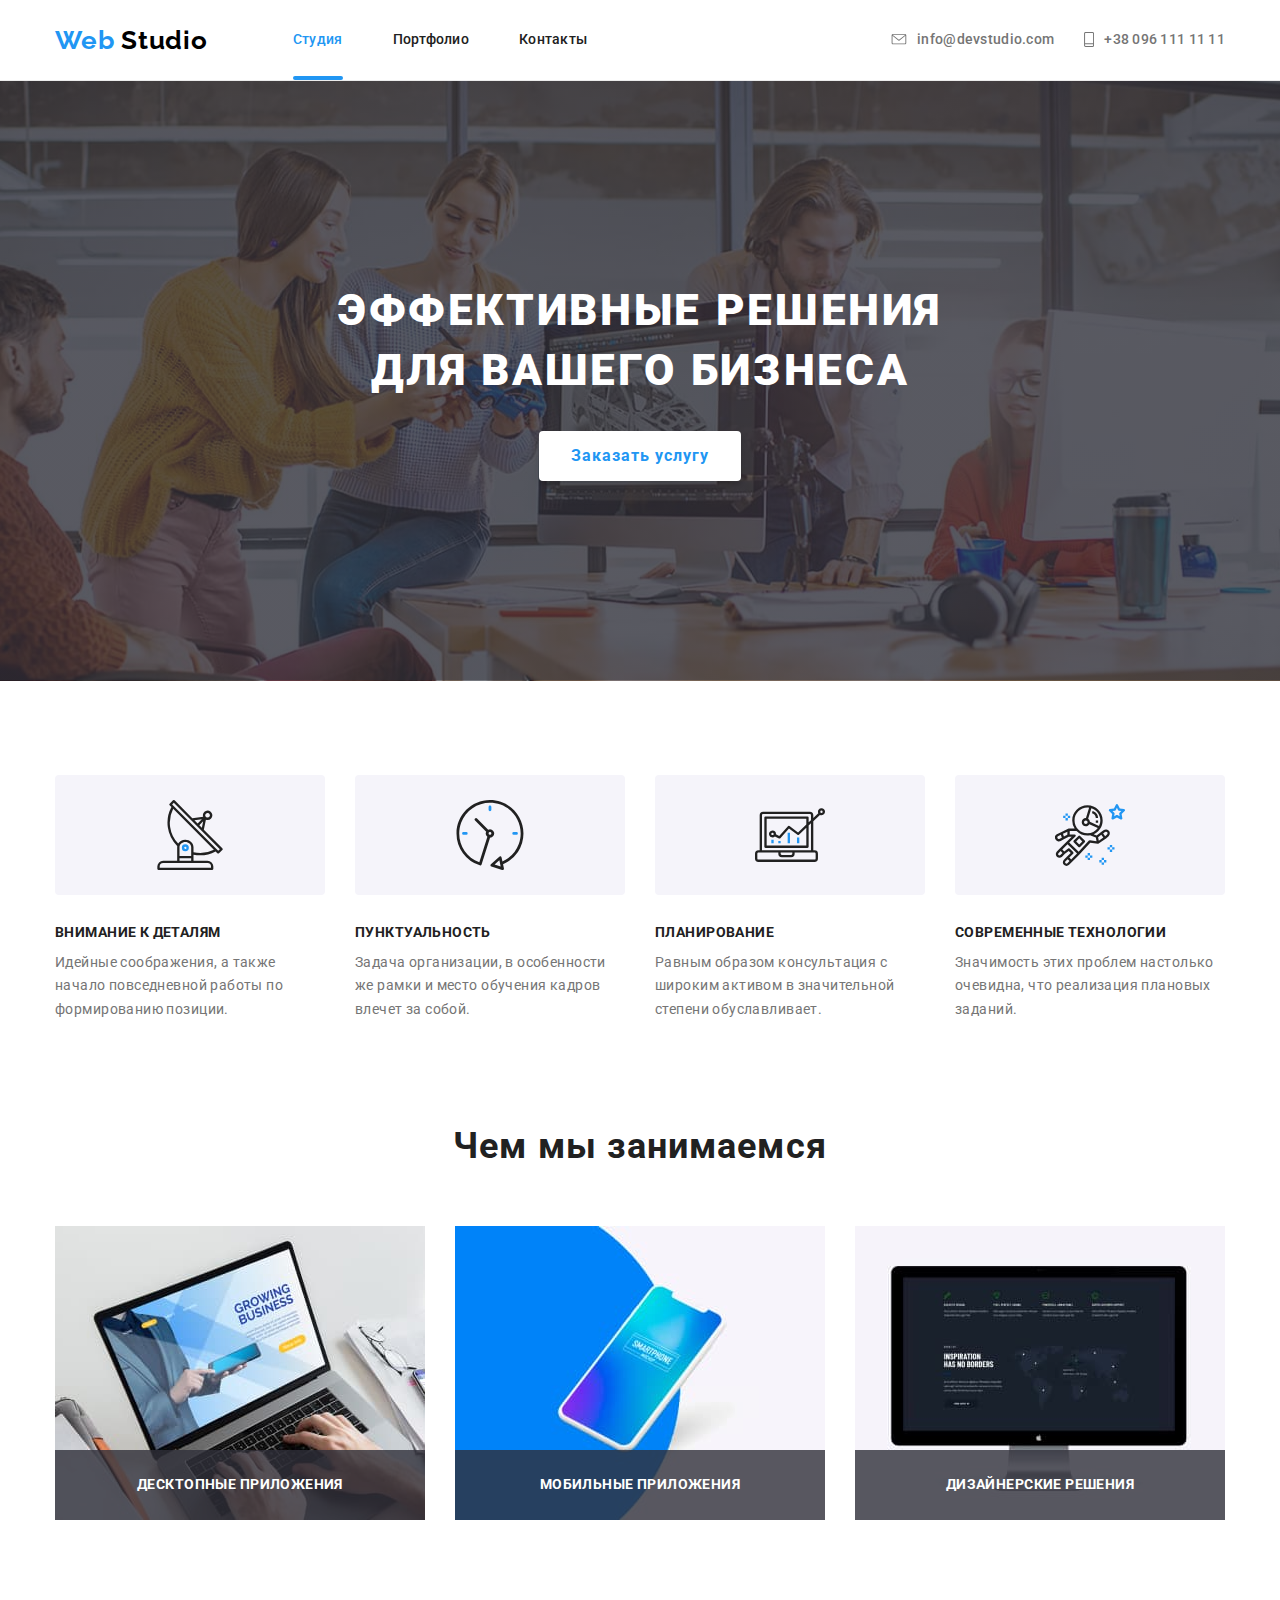
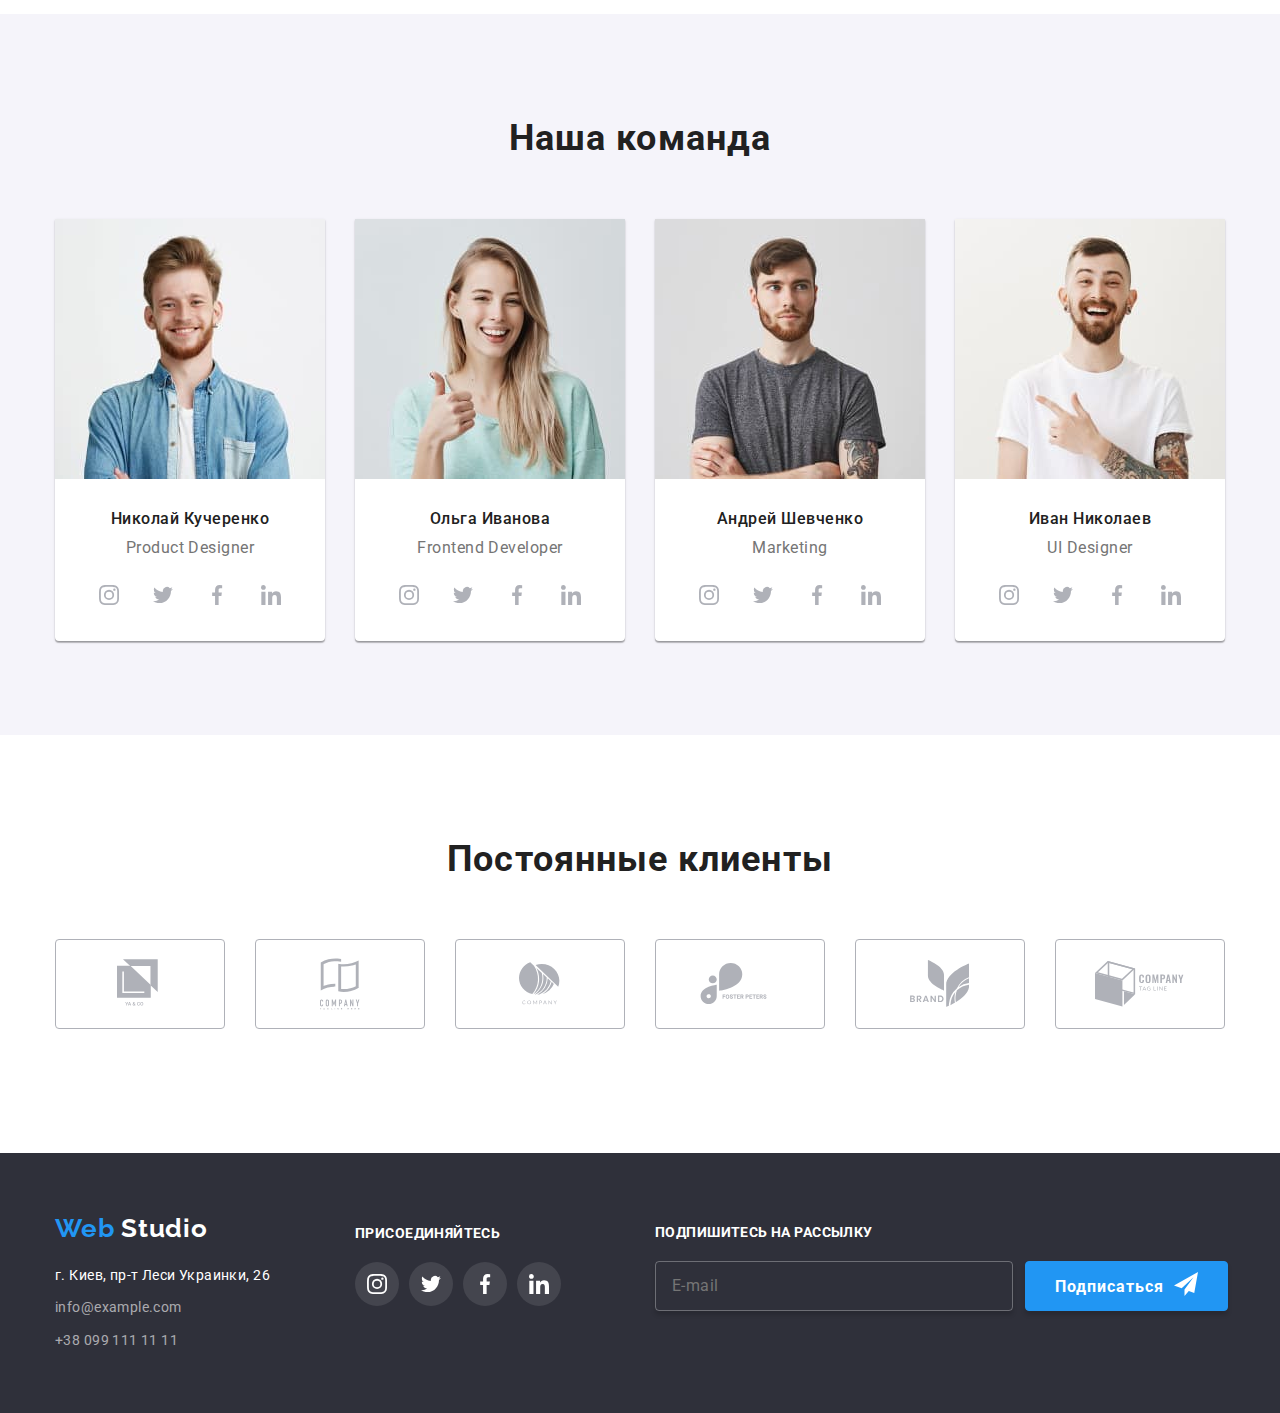
==== commit 01564a36: "урааааааа" ====
--- a/index.html
+++ b/index.html
@@ -18,49 +18,55 @@
   <body>
     <!--Шапка-->
     <header class="header">
-      <div class="container menu-container">
+      <div class="container">
         <a href="./index.html" class="logo">
           Web <span class="logo-studio">Studio</span>
         </a>
-        <button class="menu-button" data-menu-button>
-          <svg class="menu-icon" width="40px" height="40px">
-            <use class="shown-icon" href="./images/icons.svg#icon-menu"></use>
-            <use class="hidden-icon" href="./images/icons.svg#icon-close"></use>
+        <button type="button" class="menu-button" aria-expanded="false" aria-controls="menu-container" data-menu-button>
+          <svg aria-label="Переключатель мобильного меню" class="menu-icon" width="40px" height="40px">
+            <use
+              class="burger-icon"
+              href="./images/symbol-defs.svg#icon-menu"
+            ></use>
+            <use
+              class="hidden-icon"
+              href="./images/symbol-defs.svg#icon-close"
+            ></use>
           </svg>
         </button>
-        <!-- <div class="navigation shown" data-menu> -->
-        <nav class="nav">
-          <ul class="site-nav">
-            <li class="site-nav-title">
-              <a href="./index.html" class="link current">Студия</a>
-            </li>
-            <li class="site-nav-title">
-              <a href="./portfolio.html" target="_blank" class="link"
-                >Портфолио</a
+        <div class="mobile-menu" data-menu>
+          <nav class="nav">
+            <ul class="site-nav">
+              <li class="site-nav-title">
+                <a href="./index.html" class="link current">Студия</a>
+              </li>
+              <li class="site-nav-title">
+                <a href="./portfolio.html" target="_blank" class="link"
+                  >Портфолио</a
+                >
+              </li>
+              <li class="site-nav-title">
+                <a href="#footer" class="link">Контакты</a>
+              </li>
+            </ul>
+          </nav>
+          <ul class="contacts-nav">
+            <li>
+              <a class="link" href="mailto:info@devstudio.com"
+                ><svg class="contact-icon" width="16px" height="11px">
+                  <use href="./images/icons.svg#email"></use></svg
+                >info@devstudio.com</a
               >
             </li>
-            <li class="site-nav-title">
-              <a href="#footer" class="link">Контакты</a>
+            <li>
+              <a class="link last" href="tel:380961111111"
+                ><svg class="contact-icon" width="10px" height="15px">
+                  <use href="./images/icons.svg#phone"></use></svg
+                >+38 096 111 11 11</a
+              >
             </li>
           </ul>
-        </nav>
-        <ul class="contacts-nav">
-          <li>
-            <a class="link" href="mailto:info@devstudio.com"
-              ><svg class="contact-icon" width="16px" height="11px">
-                <use href="./images/icons.svg#email"></use></svg
-              >info@devstudio.com</a
-            >
-          </li>
-          <li>
-            <a class="link last" href="tel:380961111111"
-              ><svg class="contact-icon" width="10px" height="15px">
-                <use href="./images/icons.svg#phone"></use></svg
-              >+38 096 111 11 11</a
-            >
-          </li>
-        </ul>
-        <!-- </div> -->
+        </div>
       </div>
     </header>
     <main>
@@ -135,25 +141,39 @@
           <h2 class="section-title">Чем мы занимаемся</h2>
           <ul class="services">
             <li class="services-item">
+              <picture>
+                <source media="(min-width: 1200px)" srcset="./images/img.jpg 1x, ./images/img@2x.jpg 2x" />
               <img
                 src="./images/img.jpg"
                 alt="Ноутбук"
                 width="370"
                 height="294"
+                alt="Ноутбук"
               />
+            </picture>
               <p>Десктопные приложения</p>
             </li>
             <li class="services-item">
+              <picture>
+                <source media="(min-width: 1200px)" srcset="./images/box.jpg 1x, ./images/box@2x.jpg 2x" />
               <img
                 src="./images/box.jpg"
                 alt="Телефон"
                 width="370"
                 height="294"
               />
+            </picture>
               <p>Мобильные приложения</p>
             </li>
             <li class="services-item">
-              <img src="./images/img1.jpg" alt="Мак" width="370" height="294" />
+              <picture>
+                <source media="(min-width: 1200px)" srcset="./images/img1.jpg 1x, ./images/img1@2x.jpg 2x" />
+              <img
+                src="./images/img1.jpg"
+                alt="Мак"
+                width="370"
+                height="294"
+              />
               <p>Дизайнерские решения</p>
             </li>
           </ul>
@@ -165,7 +185,12 @@
           <h2 class="section-title">Наша команда</h2>
           <ul class="team-list">
             <li class="team-list-item">
-              <img src="./images/pd.jpg" alt="Николай Кучеренко" height="260" />
+              <picture>
+                    <source media="(max-width: 767px)" srcset="./images/pd-mobile.jpg 1x, ./images/pd-mobile@2x.jpg 2x" />
+                    <source media="(min-width: 768px) and (max-width: 1199px)" srcset="./images/pd-tablet.jpg 1x, ./images/pd-tablet@2x.jpg 2x" />
+                    <source media="(min-width: 1200px)" srcset="./images/pd.jpg 1x, ./images/pd@2x.jpg 2x" />
+                              <img src="./images/pd.jpg" alt="Николай Кучеренко" height="260" />
+                  </picture>              
               <div class="team-description">
                 <h3 class="team-list-title">
                   Николай Кучеренко
@@ -201,7 +226,21 @@
               </div>
             </li>
             <li class="team-list-item">
-              <img src="./images/fd.jpg" alt="Ольга Иванова" height="260" />
+              <picture>
+                <source media="(max-width: 767px)" srcset="
+                            ./images/fd-mobile.jpg 1x,
+                            ./images/fd-mobile@2x.jpg 2x
+                          " />
+                <source media="(min-width: 768px) and (max-width: 1199px)" srcset="
+                            ./images/fd-tablet.jpg 1x,
+                            ./images/fd-tablet@2x.jpg 2x
+                          " />
+                <source media="(min-width: 1200px)" srcset="
+                            ./images/fd.jpg 1x,
+                            ./images/fd@2x.jpg 2x
+                          " />
+                          <img src="./images/fd.jpg" alt="Ольга Иванова" height="260" />
+              </picture>
               <div class="team-description">
                 <h3 class="team-list-title">Ольга Иванова</h3>
                 <p class="profession" lang="en">Frontend Developer</p>
@@ -235,7 +274,21 @@
               </div>
             </li>
             <li class="team-list-item">
-              <img src="./images/m.jpg" alt="Андрей Шевченко" height="260" />
+              <picture>
+                    <source media="(max-width: 767px)" srcset="
+                  							./images/m-mobile.jpg 1x,
+                  							./images/m-mobile@2x.jpg 2x
+                  						" />
+                    <source media="(min-width: 768px) and (max-width: 1199px)" srcset="
+                  							./images/m-tablet.jpg 1x,
+                  							./images/m-tablet@2x.jpg 2x
+                  						" />
+                    <source media="(min-width: 1200px)" srcset="
+                  							./images/m.jpg 1x,
+                  							./images/m@2x.jpg 2x
+                              " />
+                              <img src="./images/m.jpg" alt="Андрей Шевченко" height="260" />
+                  </picture>
               <div class="team-description">
                 <h3 class="team-list-title">Андрей Шевченко</h3>
                 <p class="profession" lang="en">Marketing</p>
@@ -269,7 +322,21 @@
               </div>
             </li>
             <li class="team-list-item">
-              <img src="./images/ui.jpg" alt="Иван Николаев" height="260" />
+              <picture>
+                <source media="(max-width: 767px)" srcset="
+                            ./images/ui-mobile.jpg 1x,
+                            ./images/ui-mobile@2x.jpg 2x
+                          " />
+                <source media="(min-width: 768px) and (max-width: 1199px)" srcset="
+                            ./images/ui-tablet.jpg 1x,
+                            ./images/ui-tablet@2x.jpg 2x
+                          " />
+                <source media="(min-width: 1200px)" srcset="
+                            ./images/ui.jpg 1x,
+                            ./images/ui@2x.jpg 2x
+                          " />
+                          <img src="./images/ui.jpg" alt="Иван Николаев" height="260" />
+              </picture>
               <div class="team-description">
                 <h3 class="team-list-title">Иван Николаев</h3>
                 <p class="profession" lang="en">UI Designer</p>
@@ -501,5 +568,6 @@
     </div>
 
     <script src="./js/modal.js"></script>
+    <script src="./js/menu.js"></script>
   </body>
 </html>
--- a/css/main.min.css
+++ b/css/main.min.css
@@ -1,2 +1,2 @@
-html{box-sizing:border-box}*,*::before,*::after{box-sizing:inherit}img{display:block;max-width:100%;height:auto}h1,h2,h3,h4,h5,h6,p{margin:0;padding:0;font-size:14px}body{font-size:14px;font-family:Roboto, sans-serif;background-color:var(--primary-white-color);color:var(--primary-text-color)}ul{list-style:none;text-decoration:none;margin:0;padding:0}.section-none{display:none}.section-title{font-weight:700;font-size:36px;line-height:1.67;text-align:center;letter-spacing:0.03em;color:#212121}@media screen and (min-width: 320px) and (max-width: 1199px){.section-title{margin-bottom:30px}}@media screen and (min-width: 1200px){.section-title{margin-bottom:50px}}.container{text-align:center;padding-left:15px;padding-right:15px;margin-left:auto;margin-right:auto}@media screen and (min-width: 480px) and (max-width: 767px){.container{width:480px}}@media screen and (min-width: 768px) and (max-width: 1199px){.container{width:768px}}@media screen and (min-width: 1200px){.container{width:1200px}}@media screen and (min-width: 768px) and (max-width: 1200px){ul{display:flex}}.nav,.link,.site-nav{display:flex;align-items:center}.link,.network-link,.customer-link,.footer-contact,.button-filters{transition:color 250ms cubic-bezier(0.4, 0, 0.2, 1)}.customer-link{transition:border-color 250ms cubic-bezier(0.4, 0, 0.2, 1)}.network-link,.network-footer-link,.button-filters{transition:background-color 250ms cubic-bezier(0.4, 0, 0.2, 1)}.network-link,.network-footer-link{display:flex;height:44px;width:44px;border-radius:50%}.header{position:fixed;z-index:99;top:0;left:0;right:0;border-bottom:1px solid #ececec;background-color:#fff}.header>.container{display:flex}.logo{text-decoration:none;padding:16px 0;font-family:Raleway;font-weight:700;font-size:26px;line-height:1.19;letter-spacing:0.03em;color:#2196f3}.logo-studio{color:#000000}.logo-footer{color:#ffffff}@media screen and (min-width: 320px) and (max-width: 1199px){.logo{font-size:24px;line-height:1.17}}@media screen and (min-width: 768px){.logo{padding:26px 0}}@media screen and (min-width: 1200px){.logo{display:inline-block;padding:26px 0;margin-right:60px}}@media screen and (min-width: 768px){.menu-button{display:none}}@media screen and (min-width: 320px) and (max-width: 767px){.menu-button{display:inline-flex;margin-left:auto;padding:0px;border:none;background-color:transparent}}.nav>a{padding-top:24px;padding-bottom:24px}@media screen and (min-width: 768px) and (max-width: 1199px){.nav>a{margin-right:56px}}@media screen and (min-width: 1200px){.nav>a{margin-right:60px}}@media screen and (min-width: 320px) and (max-width: 767px){.nav{display:none}}.link{display:inline-block;padding:32px 0;text-decoration:none;font-weight:500;line-height:1.14;letter-spacing:0.02em;color:#212121}.link:hover,.link:focus{color:#2196f3}.site-nav-title{margin-left:25px;position:relative}.site-nav-title:not(:last-child){margin-right:25px}.current{color:#2196f3}.current::after{position:absolute;content:"";width:100%;height:4px;border-radius:2px;bottom:0;left:0;background-color:#2196f3}.contacts-nav{margin-left:auto;display:flex}.contacts-nav a{color:#757575}@media screen and (min-width: 320px) and (max-width: 767px){.contacts-nav{display:none}}@media screen and (min-width: 768px) and (max-width: 1199px){.contacts-nav{flex-direction:column;justify-content:center;text-align:left;font-size:12px}.contacts-nav a{padding:5px 0}}@media screen and (min-width: 1200px){.contacts-nav{text-align:center}.contacts-nav li:not(:last-child){margin-right:30px}}.contact-icon{fill:currentColor;vertical-align:middle}@media screen and (min-width: 768px) and (max-width: 1199px){.contact-icon{margin-right:8px}}@media screen and (min-width: 1200px){.contact-icon{margin-right:10px}}main{position:relative;top:81px;z-index:0}@media screen and (min-width: 320px) and (max-width: 767px){main{top:60px}}@media screen and (min-width: 320px) and (max-width: 1199px){.section{padding-top:60px;padding-bottom:60px}}@media screen and (min-width: 1200px){.section{padding-top:94px;padding-bottom:94px}}.hero{width:100%;margin-left:auto;margin-right:auto;max-width:1600px;background-color:rgba(47,48,58,0.8);background-image:linear-gradient(to right, rgba(47,48,58,0.8), rgba(47,48,58,0.8)),url("../images/headermini.jpg");background-repeat:no-repeat;background-position:center}.hero-title{width:100%;margin-top:0;margin-bottom:30px;margin-left:auto;margin-right:auto;text-align:center;text-transform:uppercase;font-weight:900;letter-spacing:0.06em;color:#fff}.hero-button{min-width:200px;padding:10px 32px;text-decoration:none;font-weight:700;font-size:16px;line-height:1.87;text-align:center;letter-spacing:0.06em;border:0;box-shadow:0px 4px 4px rgba(0,0,0,0.15);border-radius:4px;color:#2196f3;background-color:#fff}.hero-button:hover,.hero-button:focus{cursor:pointer;color:#fff;background-color:#2196f3}@media screen and (min-width: 320px) and (max-width: 768px){.hero{padding-top:118px;padding-bottom:118px}.hero-title{width:360px;font-size:26px;line-height:1.36}}@media screen and (min-width: 769px){.hero{padding-top:200px;padding-bottom:200px}.hero-title{width:696px;font-size:44px;line-height:1.36}}.advantage.container{display:flex}.advantage-item{text-align:left}.advantage-item div{height:120px;text-align:center;padding-top:25px;background-color:#f5f4fa;border-radius:4px}.advantage-icon{display:inline-block;width:70px;height:70px}.advantage-title{margin-top:30px;margin-bottom:10px;font-weight:700;line-height:1.14;letter-spacing:0.03em;text-transform:uppercase;color:#212121}@media screen and (min-width: 320px) and (max-width: 767px){.advantage-title{text-align:center}}.advantage-description{width:100%;font-weight:400;line-height:1.71;letter-spacing:0.03em;color:#757575}@media screen and (min-width: 320px) and (max-width: 767px){.advantage-item:not(:last-child){margin-bottom:30px}}@media screen and (min-width: 768px) and (max-width: 1199px){.advantage{flex-wrap:wrap}.advantage-item{display:inline-block;flex-wrap:wrap;text-align:left;margin-right:30px;margin-bottom:30px;width:calc((100% - 30px) / 2)}.advantage-item:nth-child(2n){margin-right:0}.advantage-item:nth-last-child(-n+2){margin-bottom:0}}@media screen and (min-width: 1200px){.advantage{display:flex}.advantages{padding-bottom:0}.advantage-item{margin-right:30px;width:calc((100% - 60px) / 4)}.advantage-item:last-child{margin-right:0}}@media screen and (min-width: 320px) and (max-width: 768px){.services-section{display:none}}@media screen and (min-width: 769px) and (max-width: 1200px){.services-item{position:relative;width:calc((100%-60) / 3);margin-right:30px;display:inline-block;text-decoration:none;font-weight:700;line-height:1.14;letter-spacing:0.03em;text-transform:uppercase;color:#fff}.services-item:last-child{margin-right:0}.services-item p{padding-top:27px;padding-bottom:27px;background-color:rgba(47,48,58,0.8);width:100%;position:absolute;bottom:0}}.section.team{background-color:#f5f4fa}.team-list-item{box-shadow:0px 2px 1px rgba(0,0,0,0.2),0px 1px 1px rgba(0,0,0,0.14),0px 1px 3px rgba(0,0,0,0.12);border-radius:0px 0px 4px 4px;overflow:hidden;margin-right:30px;width:calc((100% - 90px) / 4);background-color:#fff}.team-list-item:last-child{margin-right:0}.team-description{display:inline-block;text-align:center;padding:30px 32px 24px 32px}.team-list-title{margin-bottom:10px;font-weight:500;font-size:16px;line-height:1.19;letter-spacing:0.03em;color:#212121}.profession{margin-bottom:16px;font-weight:400;font-size:16px;line-height:1.19;letter-spacing:0.03em;color:#757575;background-color:#fff}.network{display:flex;justify-content:center}.network-title:not(:last-child){margin-right:10px}.network-link{color:#afb1b8;margin:0;padding:0}.network-link:hover,.network-link:focus{background-color:#2196f3;color:#fff}.network-icon{padding:12px 12px;fill:currentColor}@media screen and (min-width: 320px) and (max-width: 767px){.team-list{flex-direction:column}.team-list-item{width:100%}.team-list-item:not(:last-child){margin-bottom:30px}}@media screen and (min-width: 768px) and (max-width: 1199px){.team-list{flex-wrap:wrap}.team-list-item{margin-bottom:30px;width:calc((100% - 30px) / 2)}.team-list-item:nth-child(2n){margin-right:0}.team-list-item:nth-last-child(-n+2){margin-bottom:0}}@media screen and (min-width: 1200px){.team-list-item{width:calc((100% - 90px) / 4);background-color:#fff}.team-list-item:last-child{margin-right:0}}.customers{display:flex;flex-wrap:wrap;margin-right:auto;margin-left:auto}.customer-link{display:flex;align-items:center;justify-content:center;height:90px;border:1px solid #afb1b8;border-radius:4px;color:#afb1b8}.customer-link:hover,.customer-link:focus{border-color:#2196f3;color:#2196f3}.customer-logo{margin-right:30px}@media screen and (min-width: 320px) and (max-width: 767px){.customer-logo{width:calc((100% - 30px) / 2);margin-bottom:30px}.customer-logo:nth-child(2n){margin-right:0}.customer-logo:nth-last-child(-n+2){margin-bottom:0}}@media screen and (min-width: 768px){.customer-logo{width:calc((100% - 60px) / 3);margin-bottom:30px}.customer-logo:nth-child(3n){margin-right:0}.customer-logo:nth-last-child(-n+3){margin-bottom:0}}@media screen and (min-width: 1200px){.customer-logo{width:calc((100% - 150px) / 6)}.customer-logo:not(:last-child){margin-right:30px}}.customer-icon{fill:currentColor}.footer{position:relative;top:81px;bottom:0;background-color:#2f303a;padding:60px 0}@media screen and (min-width: 320px) and (max-width: 767px){.footer>.container{text-align:center}}@media screen and (min-width: 1200px){.footer>.container{display:flex}}@media screen and (min-width: 767px) and (max-width: 1199px){.footer-tablet{display:flex;margin-bottom:60px}}@media screen and (min-width: 1200px){.footer-tablet{display:flex;width:calc(50% + 45px)}}@media screen and (min-width: 1200px){.container .address{text-align:start}}.address>a{display:inline-block;margin-bottom:20px}@media screen and (min-width: 320px) and (max-width: 767px){.address{margin-bottom:60px}}@media screen and (min-width: 767px) and (max-width: 1199px){.address{width:calc((100% - 30px) / 2)}}@media screen and (min-width: 1200px){.address{margin-right:30px;width:calc((100% - 30px) / 2)}}.footer-address{font-style:normal;font-weight:400;line-height:1.7;letter-spacing:0.03em;color:#fff}.footer-address>p{margin-bottom:9px}.footer-contact{display:block;margin-bottom:9px;text-decoration:none;font-weight:400;line-height:1.71;letter-spacing:0.03em;color:rgba(255,255,255,0.6)}.footer-contact:last-child{margin-bottom:0}.footer-contact:hover,.footer-contact:focus{color:#2196f3}.join{justify-content:center}@media screen and (min-width: 320px) and (max-width: 767px){.join{margin-bottom:60px}}@media screen and (min-width: 767px) and (max-width: 1199px){.join{width:calc((100% - 30px) / 2);padding-top:12px}}@media screen and (min-width: 1200px){.join{display:inline-block;padding-top:12px;text-align:left;margin-right:30px;width:calc((100% - 30px) / 2)}.join .network{justify-content:start}}.join-title{display:inline-block;margin-bottom:20px;font-weight:700;line-height:1.14;letter-spacing:0.03em;text-transform:uppercase;color:#fff}.network-title-footer:not(:last-child){margin-right:10px}.network-footer-link{padding:12px 12px;fill:#fff;background-color:rgba(255,255,255,0.1)}.network-footer-link:hover,.network-footer-link:focus{background-color:#2196f3}@media screen and (min-width: 1200px){.subscribe{margin-left:auto;padding-top:12px;text-align:left;width:calc(50% - 15px)}}.subscribe-title{display:inline-block;margin-bottom:20px;font-weight:700;line-height:1.14;letter-spacing:0.03em;text-transform:uppercase;color:#fff}@media screen and (min-width: 320px) and (max-width: 1199px){.footer-form{display:inline-block;justify-content:center}}@media screen and (min-width: 1200px){.footer-form{display:flex}}.subscribe-input{height:50px;padding:15px 16px;font-size:16px;line-height:1.25;letter-spacing:0.03em;color:rgba(255,255,255,0.6);border:1px solid rgba(255,255,255,0.3);box-shadow:0px 4px 4px rgba(0,0,0,0.15);border-radius:4px;background-color:transparent}.subscribe-input:focus::placeholder{color:transparent}@media screen and (min-width: 320px) and (max-width: 1199px){.subscribe-input{display:block;margin-bottom:20px;width:450px}}@media screen and (min-width: 1200px){.subscribe-input{margin-right:12px;width:100%}}.subscribe-button{display:inline-flex;justify-content:center;min-width:200px;height:50px;padding:10px 29px;cursor:pointer;text-decoration:none;font-weight:700;font-size:16px;line-height:1.87;letter-spacing:0.06em;border:1px solid #2196f3;border-radius:4px;box-shadow:0px 4px 4px rgba(0,0,0,0.15);color:#fff;background-color:#2196f3}.icon-send{fill:currentColor;margin-left:10px}.backdrop{position:fixed;top:0;left:0;opacity:1;z-index:100;transition:opacity 500ms cubic-bezier(0.4, 0, 0.2, 1);width:100%;height:100%;background-color:rgba(0,0,0,0.2)}.backdrop.is-hidden{opacity:0;pointer-events:none}.backdrop.is-hidden .modal{transform:translate(-50%, -50%) scale(1.2);transition:transform 500ms cubic-bezier(0.4, 0, 0.2, 1)}.modal{position:absolute;top:50%;left:50%;transform:translate(-50%, -50%) scale(1);transition:transform 500ms cubic-bezier(0.4, 0, 0.2, 1);width:100%;padding:40px;text-align:center;color:#212121;background-color:#fff;box-shadow:0px 2px 1px rgba(0,0,0,0.2),0px 1px 1px rgba(0,0,0,0.14),0px 1px 3px rgba(0,0,0,0.12);border-radius:4px}@media screen and (min-width: 320px) and (max-width: 1199px){.modal{width:450px}}@media screen and (min-width: 1200px){.modal{width:528px}}.modal-title{margin-bottom:30px;font-weight:700;font-size:20px;line-height:1.15;text-align:center;letter-spacing:0.03em;color:#212121}.button-close{display:flex;position:absolute;top:8px;right:8px;fill:#000000;border:1px solid rgba(0,0,0,0.1);border-radius:50%;padding:5px;background-color:#fff}.button-close:hover,.button-close:focus{border-radius:50%;fill:#2196f3;border:1px solid rgba(0,0,0,0.1);box-shadow:none;background-color:#fff}.checkbox{display:block;position:relative;margin-bottom:28px;top:0;left:0}.checkbox-input{width:100%;padding:11px 42px;border:1px solid rgba(33,33,33,0.2);border-radius:4px;background-color:#fff}.checkbox-input:focus{border:1px solid #2196f3;outline:none}.checkbox-input:focus:focus+.checkbox-name,.checkbox-input:focus:not(:placeholder-shown)+.checkbox-name{top:0;left:16px;transform:translate(0, calc(-100% - 4px));font-size:12px;line-height:1.17;letter-spacing:0.01em;color:#2196f3}.checkbox-input:focus:focus ~ .checkbox-icon,.checkbox-input:focus:not(:placeholder-shown) ~ .checkbox-icon{fill:#2196f3}.checkbox-name{position:absolute;top:50%;left:42px;transform:translateY(-50%);line-height:1.14;letter-spacing:0.01em;color:#757575;transition:transform 250ms cubic-bezier(0.4, 0, 0.2, 1)}:placeholder-shown{color:#fff}.checkbox-icon{position:absolute;top:50%;left:16px;transform:translateY(-50%)}.comment{display:block;padding:12px 16px;width:100%;height:120px;resize:none;margin-bottom:20px;border:1px solid rgba(33,33,33,0.2);border-radius:4px;line-height:1.14;letter-spacing:0.01em}.comment:focus{border:1px solid #2196f3;outline:none}.comment:focus::placeholder{color:#fff}.agree-text{position:relative;display:block;top:0;left:0;margin-bottom:30px;width:100%;line-height:1.16;letter-spacing:0.03;color:#757575}@media screen and (min-width: 320px) and (max-width: 1199px){.agree-text{font-size:12px}}@media screen and (min-width: 1200px){.agree-text{font-size:14px;padding-left:10px;line-height:1.71}}.agree-input{position:absolute;width:1px;height:1px;margin:-1px;border:0;clip:rect(0 0 0 0);overflow:hidden}.agree-input:checked+.agree-icon{border-color:transparent;background-color:#2196f3;background-image:url(../images/agree-icon.svg);fill:#fff;background-size:contain;background-origin:border-box}.agree-icon{position:absolute;display:block;top:3px;width:16px;height:15px;border-radius:2px;margin-right:8px;border:2px solid #212121;background-color:#fff}@media screen and (min-width: 1200px){.agree-icon{left:16px}}.agree-link{line-height:1.71;color:#2196f3}.portfolio-list{display:flex;flex-wrap:wrap}.filters{display:flex}@media screen and (min-width: 480px) and (max-width: 767px){.filters{flex-wrap:wrap;justify-content:start;margin-bottom:30px}}@media screen and (min-width: 767px) and (max-width: 1199px){.filters{flex-wrap:wrap;justify-content:center;margin-bottom:30px}}@media screen and (min-width: 1200px){.filters{margin-bottom:50px;justify-content:center}}.button-filters{display:inline-block;border-radius:4px;border:0;padding:6px 22px;text-decoration:none;font-weight:500;font-size:16px;line-height:1.62;text-align:center;letter-spacing:0.03em;color:#212121;background-color:#f5f4fa}.button-filters:focus,.button-filters:hover,.button-filters:active{color:#fff;background-color:#2196f3;border-radius:4px;box-shadow:0px 2px 2px rgba(0,0,0,0.12),0px 1px 2px rgba(0,0,0,0.08),0px 3px 1px rgba(0,0,0,0.1)}.button-item:not(:last-child){margin-right:8px}@media screen and (min-width: 480px) and (max-width: 767px){.button-item:not(:last-child){margin-bottom:15px}}.portfolio-item{display:inline-block;text-align:left;margin-bottom:30px}@media screen and (min-width: 480px) and (max-width: 767px){.portfolio-item{flex-wrap:wrap;width:100%}.portfolio-item:last-child{margin-bottom:0}}@media screen and (min-width: 768px) and (max-width: 1199px){.portfolio-item{width:calc((100% - 30px) / 2);margin-right:30px}.portfolio-item:nth-child(2n){margin-right:0}.portfolio-item:nth-last-child(-n+2){margin-bottom:0}}@media screen and (min-width: 1200px){.portfolio-item{width:calc((100% - 60px) / 3);margin-right:30px}.portfolio-item:nth-child(3n){margin-right:0}.portfolio-item:nth-last-child(-n+3){margin-bottom:0}}.portfolio-link{display:block;text-decoration:none}.portfolio-link:hover{box-shadow:1px 4px 6px rgba(0,0,0,0.16),0px 4px 4px rgba(0,0,0,0.06),0px 1px 1px rgba(0,0,0,0.12)}.portfolio-link:hover .portfolio-description{transform:translateY(0);transition:250ms cubic-bezier(0.4, 0, 0.2, 1)}.card-content{padding:20px 0 20px 24px;border:1px solid #eeeeee;border-top:0}.portfolio-title{margin-bottom:4px;font-weight:700;font-size:18px;line-height:2;letter-spacing:0.06em;color:#212121}.portfolio-kind{font-weight:400;font-size:16px;line-height:1.87;letter-spacing:0.03em;color:#757575}.content-img{position:relative;overflow:hidden}.portfolio-description{position:absolute;width:100%;height:100%;bottom:0;left:0;padding:63px 24px;transition:250ms cubic-bezier(0.4, 0, 0.2, 1);transform:translateY(100%);font-weight:400;font-size:18px;line-height:1.56;letter-spacing:0.03em;color:#fff;background-color:rgba(33,150,243,0.9)}
+html{box-sizing:border-box}*,*::before,*::after{box-sizing:inherit}img{display:block;max-width:100%;height:auto}h1,h2,h3,h4,h5,h6,p{margin:0;padding:0;font-size:14px}body{font-size:14px;font-family:Roboto, sans-serif;background-color:var(--primary-white-color);color:var(--primary-text-color)}ul{list-style:none;text-decoration:none;margin:0;padding:0}.section-none{display:none}.section-title{font-weight:700;font-size:36px;line-height:1.67;text-align:center;letter-spacing:0.03em;color:#212121}@media screen and (min-width: 320px) and (max-width: 1199px){.section-title{margin-bottom:30px}}@media screen and (min-width: 1200px){.section-title{margin-bottom:50px}}.container{text-align:center;width:100%;padding-left:15px;padding-right:15px;margin-left:auto;margin-right:auto}@media screen and (max-width: 767px){.container{width:100%}}@media screen and (min-width: 768px) and (max-width: 1199px){.container{width:768px}}@media screen and (min-width: 1200px){.container{width:1200px}}@media screen and (min-width: 768px){ul{display:flex}}.nav,.link,.site-nav{display:flex;align-items:center}.link,.network-link,.customer-link,.footer-contact,.button-filters{transition:color 250ms cubic-bezier(0.4, 0, 0.2, 1)}.customer-link{transition:border-color 250ms cubic-bezier(0.4, 0, 0.2, 1)}.network-link,.network-footer-link,.button-filters{transition:background-color 250ms cubic-bezier(0.4, 0, 0.2, 1)}.network-link,.network-footer-link{display:flex;height:44px;width:44px;border-radius:50%}.header{width:100%;position:fixed;z-index:99;top:0;left:0;right:0;border-bottom:1px solid #ececec;background-color:#fff}.header>.container{display:flex;align-items:center}@media screen and (max-width: 767px){.header>.container{padding:16px 15px}}@media screen and (max-width: 767px){.header>.container{position:relative;top:0;left:0}}.logo{text-decoration:none;font-family:Raleway;font-weight:700;font-size:26px;line-height:1.19;letter-spacing:0.03em;color:#2196f3}.logo-studio{color:#000000}.logo-footer{color:#ffffff}@media screen and (max-width: 1199px){.logo{font-size:24px;line-height:1.17}}@media screen and (min-width: 768px) and (max-width: 1199px){.logo{margin-right:56px}}@media screen and (min-width: 1200px){.logo{display:inline-block;margin-right:60px}}@media screen and (min-width: 768px){.menu-button{display:none}}@media screen and (max-width: 767px){.menu-button{margin-left:auto;padding:0px;border:none;background-color:transparent}}.nav>a{padding-top:24px;padding-bottom:24px}@media screen and (min-width: 768px) and (max-width: 1199px){.nav>a{margin-right:56px}}@media screen and (min-width: 1200px){.nav>a{margin-right:60px}}@media screen and (max-width: 767px){.nav{justify-content:center;font-size:18px;line-height:1.17}}.link{padding:32px 0;text-decoration:none;font-weight:500;line-height:1.14;letter-spacing:0.02em;color:#212121}@media screen and (max-width: 767px){.link{position:relative;padding:0}}.link:hover,.link:focus{color:#2196f3}@media screen and (max-width: 767px){.site-nav{flex-direction:column;margin-bottom:60px}}@media screen and (min-width: 768px){.site-nav-title{margin-left:25px;position:relative}.site-nav-title:not(:last-child){margin-right:25px}}@media screen and (max-width: 767px){.site-nav-title{margin:0;padding:0}.site-nav-title:not(:last-child){margin-bottom:40px}}.current{color:#2196f3}.current::after{position:absolute;content:"";width:100%;height:4px;border-radius:2px;bottom:0;left:0;background-color:#2196f3}@media screen and (max-width: 767px){.current{padding-bottom:8px}.current::after{top:100%}}.menu-button:hover,.menu-button:focus{fill:#2196f3;outline:none}.menu-button.is-open .hidden-icon{display:block}.menu-button.is-open .burger-icon{display:none}.menu-button .burger-icon{display:block}.menu-button .hidden-icon{display:none}@media screen and (max-width: 767px){.mobile-menu{display:none;position:absolute;top:100%;left:0;width:100%;z-index:1000;padding:60px 0px;background-color:#fff;box-shadow:0px 1px 3px rgba(0,0,0,0.16),0px 2px 4px rgba(0,0,0,0.08),0px 4px 8px rgba(0,0,0,0.04);pointer-events:none}}@media screen and (min-width: 768px){.mobile-menu{display:flex;flex-grow:1}}@media screen and (max-width: 767px){.mobile-menu.is-open{display:block;pointer-events:initial}}.contacts-nav{display:flex}.contacts-nav a{color:#757575}@media screen and (max-width: 767px){.contacts-nav{flex-direction:column;align-items:center;font-size:18px;line-height:1.67}.contacts-nav li:not(:last-child){margin-bottom:16px}.contacts-nav a{padding:0}}@media screen and (min-width: 768px) and (max-width: 1199px){.contacts-nav{flex-direction:column;margin-left:auto;text-align:left;justify-content:center;font-size:12px;line-height:1.67}.contacts-nav a{padding:5px 0}}@media screen and (min-width: 1200px){.contacts-nav{margin-left:auto}.contacts-nav li:not(:last-child){margin-right:30px}}.contact-icon{fill:currentColor;vertical-align:middle}@media screen and (max-width: 767px){.contact-icon{margin-right:10px}}@media screen and (min-width: 768px) and (max-width: 1199px){.contact-icon{margin-right:8px}}@media screen and (min-width: 1200px){.contact-icon{margin-right:10px}}main{position:relative;top:81px;z-index:0}@media screen and (max-width: 767px){main{top:60px}}@media screen and (max-width: 1199px){.section{padding-top:60px;padding-bottom:60px}}@media screen and (min-width: 1200px){.section{padding-top:94px;padding-bottom:94px}}.hero{width:100%;margin-left:auto;margin-right:auto;max-width:1600px;background-color:rgba(47,48,58,0.8);background-repeat:no-repeat;background-position:center}@media screen and (max-width: 767px){.hero{background-image:linear-gradient(to right, rgba(47,48,58,0.8), rgba(47,48,58,0.8)),url("../images/header-mobile.jpg")}}@media screen and (max-width: 767px) and (min-device-pixel-ratio: 2), screen and (max-width: 767px) and (min-resolution: 192dpi), screen and (max-width: 767px) and (min-resolution: 2dppx){.hero{background-image:linear-gradient(to right, rgba(47,48,58,0.8), rgba(47,48,58,0.8)),url("../images/header-mobile@2x.jpg")}}@media screen and (min-width: 768px) and (max-width: 1199px){.hero{background-image:linear-gradient(to right, rgba(47,48,58,0.8), rgba(47,48,58,0.8)),url("../images/header-tablet.jpg")}}@media screen and (min-width: 768px) and (max-width: 1199px) and (min-device-pixel-ratio: 2), screen and (min-width: 768px) and (max-width: 1199px) and (min-resolution: 192dpi), screen and (min-width: 768px) and (max-width: 1199px) and (min-resolution: 2dppx){.hero{background-image:linear-gradient(to right, rgba(47,48,58,0.8), rgba(47,48,58,0.8)),url("../images/header-tablet@2x.jpg")}}@media screen and (min-width: 1200px){.hero{background-image:linear-gradient(to right, rgba(47,48,58,0.8), rgba(47,48,58,0.8)),url("../images/headermini.jpg")}}@media screen and (min-width: 1200px) and (min-device-pixel-ratio: 2), screen and (min-width: 1200px) and (min-resolution: 192dpi), screen and (min-width: 1200px) and (min-resolution: 2dppx){.hero{background-image:linear-gradient(to right, rgba(47,48,58,0.8), rgba(47,48,58,0.8)),url("../images/headermini@2x.jpg")}}.hero-title{width:100%;margin-top:0;margin-bottom:30px;margin-left:auto;margin-right:auto;text-align:center;text-transform:uppercase;font-weight:900;letter-spacing:0.06em;color:#fff}.hero-button{min-width:200px;padding:10px 32px;text-decoration:none;font-weight:700;font-size:16px;line-height:1.87;text-align:center;letter-spacing:0.06em;border:0;box-shadow:0px 4px 4px rgba(0,0,0,0.15);border-radius:4px;color:#2196f3;background-color:#fff}.hero-button:hover,.hero-button:focus{cursor:pointer;color:#fff;background-color:#2196f3}@media screen and (max-width: 1199px){.hero{padding-top:118px;padding-bottom:118px}.hero-title{width:360px;font-size:26px;line-height:1.36}}@media screen and (min-width: 1200px){.hero{padding-top:200px;padding-bottom:200px}.hero-title{width:696px;font-size:44px;line-height:1.36}}.advantage.container{display:flex}.advantage-item{text-align:left}.advantage-item div{height:120px;text-align:center;padding-top:25px;background-color:#f5f4fa;border-radius:4px}.advantage-icon{display:inline-block;width:70px;height:70px}.advantage-title{margin-top:30px;margin-bottom:10px;font-weight:700;line-height:1.14;letter-spacing:0.03em;text-transform:uppercase;color:#212121}@media screen and (min-width: 320px) and (max-width: 767px){.advantage-title{text-align:center}}.advantage-description{width:100%;font-weight:400;line-height:1.71;letter-spacing:0.03em;color:#757575}@media screen and (max-width: 767px){.advantage-item:not(:last-child){margin-bottom:30px}}@media screen and (min-width: 768px) and (max-width: 1199px){.advantage{flex-wrap:wrap}.advantage-item{display:inline-block;flex-wrap:wrap;text-align:left;margin-right:30px;margin-bottom:30px;width:calc((100% - 30px) / 2)}.advantage-item:nth-child(2n){margin-right:0}.advantage-item:nth-last-child(-n+2){margin-bottom:0}}@media screen and (min-width: 1200px){.advantage{display:flex}.advantages{padding-bottom:0}.advantage-item{margin-right:30px;width:calc((100% - 90px) / 4)}.advantage-item:last-child{margin-right:0}}@media screen and (max-width: 1199px){.services-section{display:none}}@media screen and (min-width: 1200px){.services-item{position:relative;width:calc((100% - 60px) / 3);margin-right:30px;display:inline-block;border:0;text-decoration:none;font-weight:700;line-height:1.14;letter-spacing:0.03em;text-transform:uppercase;color:#fff}.services-item:last-child{margin-right:0}.services-item p{position:absolute;width:100%;padding-top:27px;padding-bottom:27px;background-color:rgba(47,48,58,0.8);bottom:0}}.section.team{background-color:#f5f4fa}.team-list{display:flex}.team-list-item{box-shadow:0px 2px 1px rgba(0,0,0,0.2),0px 1px 1px rgba(0,0,0,0.14),0px 1px 3px rgba(0,0,0,0.12);border-radius:0px 0px 4px 4px;overflow:hidden;margin-right:30px;width:calc((100% - 90px) / 4);background-color:#fff}.team-list-item:last-child{margin-right:0}.team-description{display:inline-block;text-align:center;padding:30px 32px 24px 32px}.team-list-title{margin-bottom:10px;font-weight:500;font-size:16px;line-height:1.19;letter-spacing:0.03em;color:#212121}.profession{margin-bottom:16px;font-weight:400;font-size:16px;line-height:1.19;letter-spacing:0.03em;color:#757575;background-color:#fff}.network{display:flex;justify-content:center}.network-title:not(:last-child){margin-right:10px}.network-link{color:#afb1b8;margin:0;padding:0}.network-link:hover,.network-link:focus{background-color:#2196f3;color:#fff}.network-icon{padding:12px 12px;fill:currentColor}@media screen and (max-width: 767px){.team-list{flex-direction:column}.team-list-item{width:100%;margin-right:0}.team-list-item:not(:last-child){margin-bottom:30px}}@media screen and (min-width: 768px) and (max-width: 1199px){.team-list{flex-wrap:wrap}.team-list-item{margin-bottom:30px;width:calc((100% - 30px) / 2)}.team-list-item:nth-child(2n){margin-right:0}.team-list-item:nth-last-child(-n+2){margin-bottom:0}}@media screen and (min-width: 1200px){.team-list-item{width:calc((100% - 90px) / 4);background-color:#fff}.team-list-item:last-child{margin-right:0}}.customers{display:flex;flex-wrap:wrap;margin-right:auto;margin-left:auto}.customer-link{display:flex;align-items:center;justify-content:center;height:90px;border:1px solid #afb1b8;border-radius:4px;color:#afb1b8}.customer-link:hover,.customer-link:focus{border-color:#2196f3;color:#2196f3}.customer-logo{margin-right:30px}@media screen and (min-width: 320px) and (max-width: 767px){.customer-logo{width:calc((100% - 30px) / 2);margin-bottom:30px}.customer-logo:nth-child(2n){margin-right:0}.customer-logo:nth-last-child(-n+2){margin-bottom:0}}@media screen and (min-width: 768px){.customer-logo{width:calc((100% - 60px) / 3);margin-bottom:30px}.customer-logo:nth-child(3n){margin-right:0}.customer-logo:nth-last-child(-n+3){margin-bottom:0}}@media screen and (min-width: 1200px){.customer-logo{width:calc((100% - 150px) / 6)}.customer-logo:not(:last-child){margin-right:30px}}.customer-icon{fill:currentColor}.footer{position:relative;top:81px;bottom:0;background-color:#2f303a;padding:60px 0}@media screen and (min-width: 320px) and (max-width: 767px){.footer>.container{text-align:center}}@media screen and (min-width: 1200px){.footer>.container{display:flex}}@media screen and (min-width: 767px) and (max-width: 1199px){.footer-tablet{display:flex;margin-bottom:60px}}@media screen and (min-width: 1200px){.footer-tablet{display:flex;width:calc(50% + 45px)}}@media screen and (min-width: 1200px){.container .address{text-align:start}}.address>a{display:inline-block;margin-bottom:20px}@media screen and (min-width: 320px) and (max-width: 767px){.address{margin-bottom:60px}}@media screen and (min-width: 767px) and (max-width: 1199px){.address{width:calc((100% - 30px) / 2)}}@media screen and (min-width: 1200px){.address{margin-right:30px;width:calc((100% - 30px) / 2)}}.footer-address{font-style:normal;font-weight:400;line-height:1.7;letter-spacing:0.03em;color:#fff}.footer-address>p{margin-bottom:9px}.footer-contact{display:block;margin-bottom:9px;text-decoration:none;font-weight:400;line-height:1.71;letter-spacing:0.03em;color:rgba(255,255,255,0.6)}.footer-contact:last-child{margin-bottom:0}.footer-contact:hover,.footer-contact:focus{color:#2196f3}.join{justify-content:center}@media screen and (min-width: 320px) and (max-width: 767px){.join{margin-bottom:60px}}@media screen and (min-width: 767px) and (max-width: 1199px){.join{width:calc((100% - 30px) / 2);padding-top:12px}}@media screen and (min-width: 1200px){.join{display:inline-block;padding-top:12px;text-align:left;margin-right:30px;width:calc((100% - 30px) / 2)}.join .network{justify-content:start}}.join-title{display:inline-block;margin-bottom:20px;font-weight:700;line-height:1.14;letter-spacing:0.03em;text-transform:uppercase;color:#fff}.network-title-footer:not(:last-child){margin-right:10px}.network-footer-link{padding:12px 12px;fill:#fff;background-color:rgba(255,255,255,0.1)}.network-footer-link:hover,.network-footer-link:focus{background-color:#2196f3}@media screen and (min-width: 1200px){.subscribe{margin-left:auto;padding-top:12px;text-align:left;width:calc(50% - 15px)}}.subscribe-title{display:inline-block;margin-bottom:20px;font-weight:700;line-height:1.14;letter-spacing:0.03em;text-transform:uppercase;color:#fff}.subscribe{display:flex;flex-direction:column;align-items:center}@media screen and (min-width: 1200px){.subscribe{align-items:start;width:calc((100% - 30px) / 2)}}@media screen and (min-width: 1200px){.footer-form{display:flex}}.subscribe-input{height:50px;padding:15px 16px;font-size:16px;line-height:1.25;letter-spacing:0.03em;color:rgba(255,255,255,0.6);border:1px solid rgba(255,255,255,0.3);box-shadow:0px 4px 4px rgba(0,0,0,0.15);border-radius:4px;background-color:transparent}.subscribe-input:focus::placeholder{color:transparent}@media screen and (min-width: 320px) and (max-width: 1199px){.subscribe-input{display:inline-block;width:100%;max-width:450px;margin-bottom:20px;margin-right:0}}@media screen and (min-width: 1200px){.subscribe-input{margin-right:12px;width:358px}}.subscribe-button{min-width:200px;height:50px;padding:10px 29px;cursor:pointer;text-decoration:none;font-weight:700;font-size:16px;line-height:1.87;letter-spacing:0.06em;border:1px solid #2196f3;border-radius:4px;box-shadow:0px 4px 4px rgba(0,0,0,0.15);color:#fff;background-color:#2196f3}@media screen and (min-width: 1200px){.subscribe-button{display:inline-flex}}.icon-send{vertical-align:middle;margin-left:10px;fill:currentColor}.backdrop{position:fixed;top:0;left:0;opacity:1;z-index:100;transition:opacity 500ms cubic-bezier(0.4, 0, 0.2, 1);overflow-y:scroll;width:100%;height:100%;background-color:rgba(0,0,0,0.2)}.backdrop.is-hidden{opacity:0;pointer-events:none}.backdrop.is-hidden .modal{overflow-y:scroll;transform:translate(-50%, -50%) scale(1.2);transition:transform 500ms cubic-bezier(0.4, 0, 0.2, 1)}.modal{position:absolute;top:50%;left:50%;transform:translate(-50%, -50%) scale(1);transition:transform 500ms cubic-bezier(0.4, 0, 0.2, 1);width:100%;padding:40px;text-align:center;color:#212121;background-color:#fff;box-shadow:0px 2px 1px rgba(0,0,0,0.2),0px 1px 1px rgba(0,0,0,0.14),0px 1px 3px rgba(0,0,0,0.12);border-radius:4px}@media screen and (min-width: 320px) and (max-width: 1199px){.modal{width:450px}}@media screen and (min-width: 1200px){.modal{width:528px}}.modal-title{margin-bottom:30px;font-weight:700;font-size:20px;line-height:1.15;text-align:center;letter-spacing:0.03em;color:#212121}.button-close{display:flex;position:absolute;top:8px;right:8px;fill:#000000;border:1px solid rgba(0,0,0,0.1);border-radius:50%;padding:5px;background-color:#fff}.button-close:hover,.button-close:focus{border-radius:50%;fill:#2196f3;border:1px solid rgba(0,0,0,0.1);box-shadow:none;background-color:#fff}.checkbox{display:block;position:relative;margin-bottom:28px;top:0;left:0}.checkbox-input{width:100%;padding:11px 42px;border:1px solid rgba(33,33,33,0.2);border-radius:4px;background-color:#fff}.checkbox-input:focus{border:1px solid #2196f3;outline:none}.checkbox-input:focus:focus+.checkbox-name,.checkbox-input:focus:not(:placeholder-shown)+.checkbox-name{top:0;left:16px;transform:translate(0, calc(-100% - 4px));font-size:12px;line-height:1.17;letter-spacing:0.01em;color:#2196f3}.checkbox-input:focus:focus ~ .checkbox-icon,.checkbox-input:focus:not(:placeholder-shown) ~ .checkbox-icon{fill:#2196f3}.checkbox-name{position:absolute;top:50%;left:42px;transform:translateY(-50%);line-height:1.14;letter-spacing:0.01em;color:#757575;transition:transform 250ms cubic-bezier(0.4, 0, 0.2, 1)}:placeholder-shown{color:#fff}.checkbox-icon{position:absolute;top:50%;left:16px;transform:translateY(-50%)}.comment{display:block;padding:12px 16px;width:100%;height:120px;resize:none;margin-bottom:20px;border:1px solid rgba(33,33,33,0.2);border-radius:4px;line-height:1.14;letter-spacing:0.01em}.comment:focus{border:1px solid #2196f3;outline:none}.comment:focus::placeholder{color:#fff}.agree-text{position:relative;display:block;top:0;left:0;margin-bottom:30px;width:100%;line-height:1.16;letter-spacing:0.03;color:#757575}@media screen and (min-width: 320px) and (max-width: 1199px){.agree-text{font-size:12px}}@media screen and (min-width: 1200px){.agree-text{font-size:14px;padding-left:10px;line-height:1.71}}.agree-input{position:absolute;width:1px;height:1px;margin:-1px;border:0;clip:rect(0 0 0 0);overflow:hidden}.agree-input:checked+.agree-icon{border-color:transparent;background-color:#2196f3;background-image:url(../images/agree-icon.svg);fill:#fff;background-size:contain;background-origin:border-box}.agree-icon{position:absolute;display:block;top:3px;width:16px;height:15px;border-radius:2px;margin-right:8px;border:2px solid #212121;background-color:#fff}@media screen and (min-width: 1200px){.agree-icon{left:16px}}.agree-link{line-height:1.71;color:#2196f3}.portfolio-list{display:flex;flex-wrap:wrap}.filters{display:flex}@media screen and (max-width: 767px){.filters{flex-wrap:wrap;justify-content:start;margin-bottom:30px}}@media screen and (min-width: 767px) and (max-width: 1199px){.filters{flex-wrap:wrap;justify-content:center;margin-bottom:30px}}@media screen and (min-width: 1200px){.filters{margin-bottom:50px;justify-content:center}}.button-filters{display:inline-block;border-radius:4px;border:0;padding:6px 22px;text-decoration:none;font-weight:500;font-size:16px;line-height:1.62;text-align:center;letter-spacing:0.03em;color:#212121;background-color:#f5f4fa}.button-filters:focus,.button-filters:hover,.button-filters:active{color:#fff;background-color:#2196f3;border-radius:4px;box-shadow:0px 2px 2px rgba(0,0,0,0.12),0px 1px 2px rgba(0,0,0,0.08),0px 3px 1px rgba(0,0,0,0.1)}.button-item:not(:last-child){margin-right:8px}@media screen and (max-width: 767px){.button-item:not(:last-child){margin-bottom:15px}}.portfolio-item{display:inline-block;text-align:left;margin-bottom:30px}@media screen and (max-width: 767px){.portfolio-item{flex-wrap:wrap;width:100%}.portfolio-item:last-child{margin-bottom:0}}@media screen and (min-width: 768px) and (max-width: 1199px){.portfolio-item{width:calc((100% - 30px) / 2);margin-right:30px}.portfolio-item:nth-child(2n){margin-right:0}.portfolio-item:nth-last-child(-n+2){margin-bottom:0}}@media screen and (min-width: 1200px){.portfolio-item{width:calc((100% - 60px) / 3);margin-right:30px}.portfolio-item:nth-child(3n){margin-right:0}.portfolio-item:nth-last-child(-n+3){margin-bottom:0}}.portfolio-link{display:block;text-decoration:none}.portfolio-link:hover{box-shadow:1px 4px 6px rgba(0,0,0,0.16),0px 4px 4px rgba(0,0,0,0.06),0px 1px 1px rgba(0,0,0,0.12)}.portfolio-link:hover .portfolio-description{transform:translateY(0);transition:250ms cubic-bezier(0.4, 0, 0.2, 1)}.card-content{padding:20px 0 20px 24px;border:1px solid #eeeeee;border-top:0}.portfolio-title{margin-bottom:4px;font-weight:700;font-size:18px;line-height:2;letter-spacing:0.06em;color:#212121}.portfolio-kind{font-weight:400;font-size:16px;line-height:1.87;letter-spacing:0.03em;color:#757575}.content-img{position:relative;overflow:hidden}.portfolio-description{position:absolute;width:100%;height:100%;bottom:0;left:0;padding:63px 24px;transition:250ms cubic-bezier(0.4, 0, 0.2, 1);transform:translateY(100%);font-weight:400;font-size:18px;line-height:1.56;letter-spacing:0.03em;color:#fff;background-color:rgba(33,150,243,0.9)}
 /*# sourceMappingURL=main.min.css.map */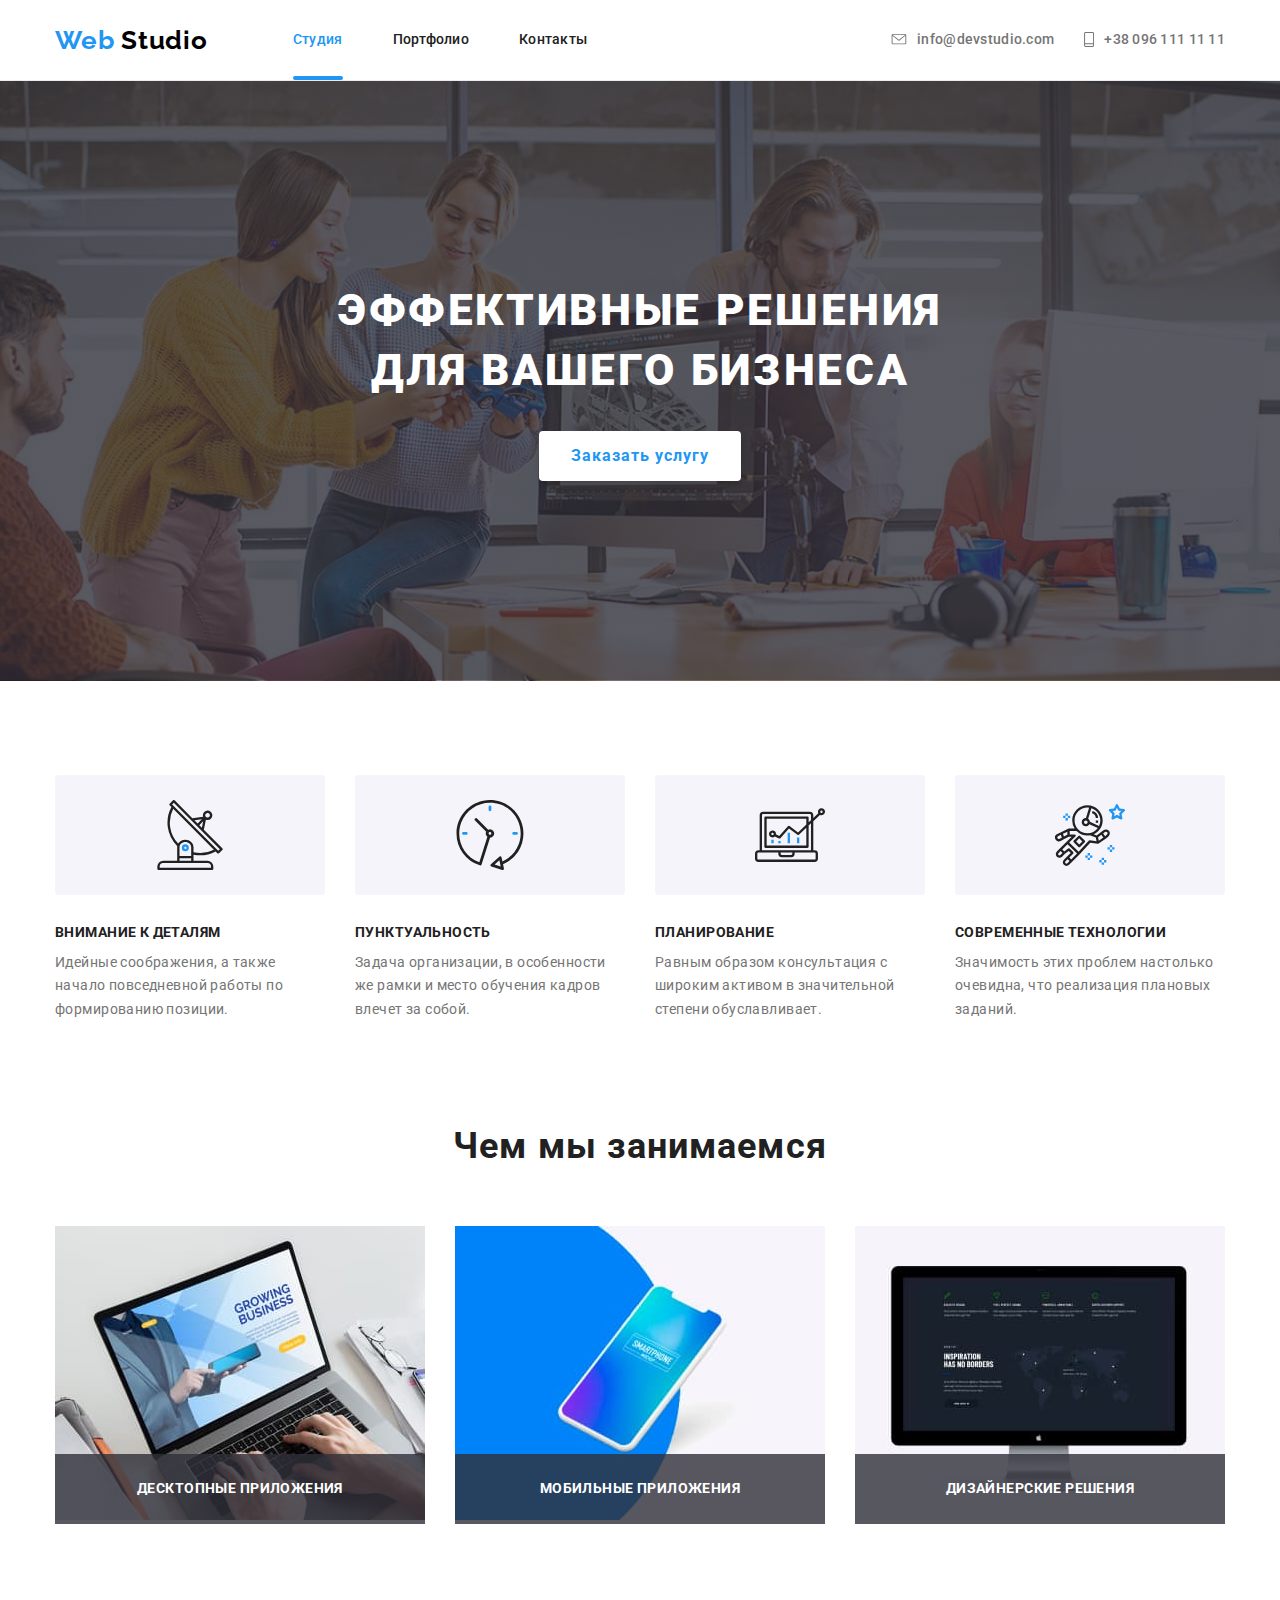
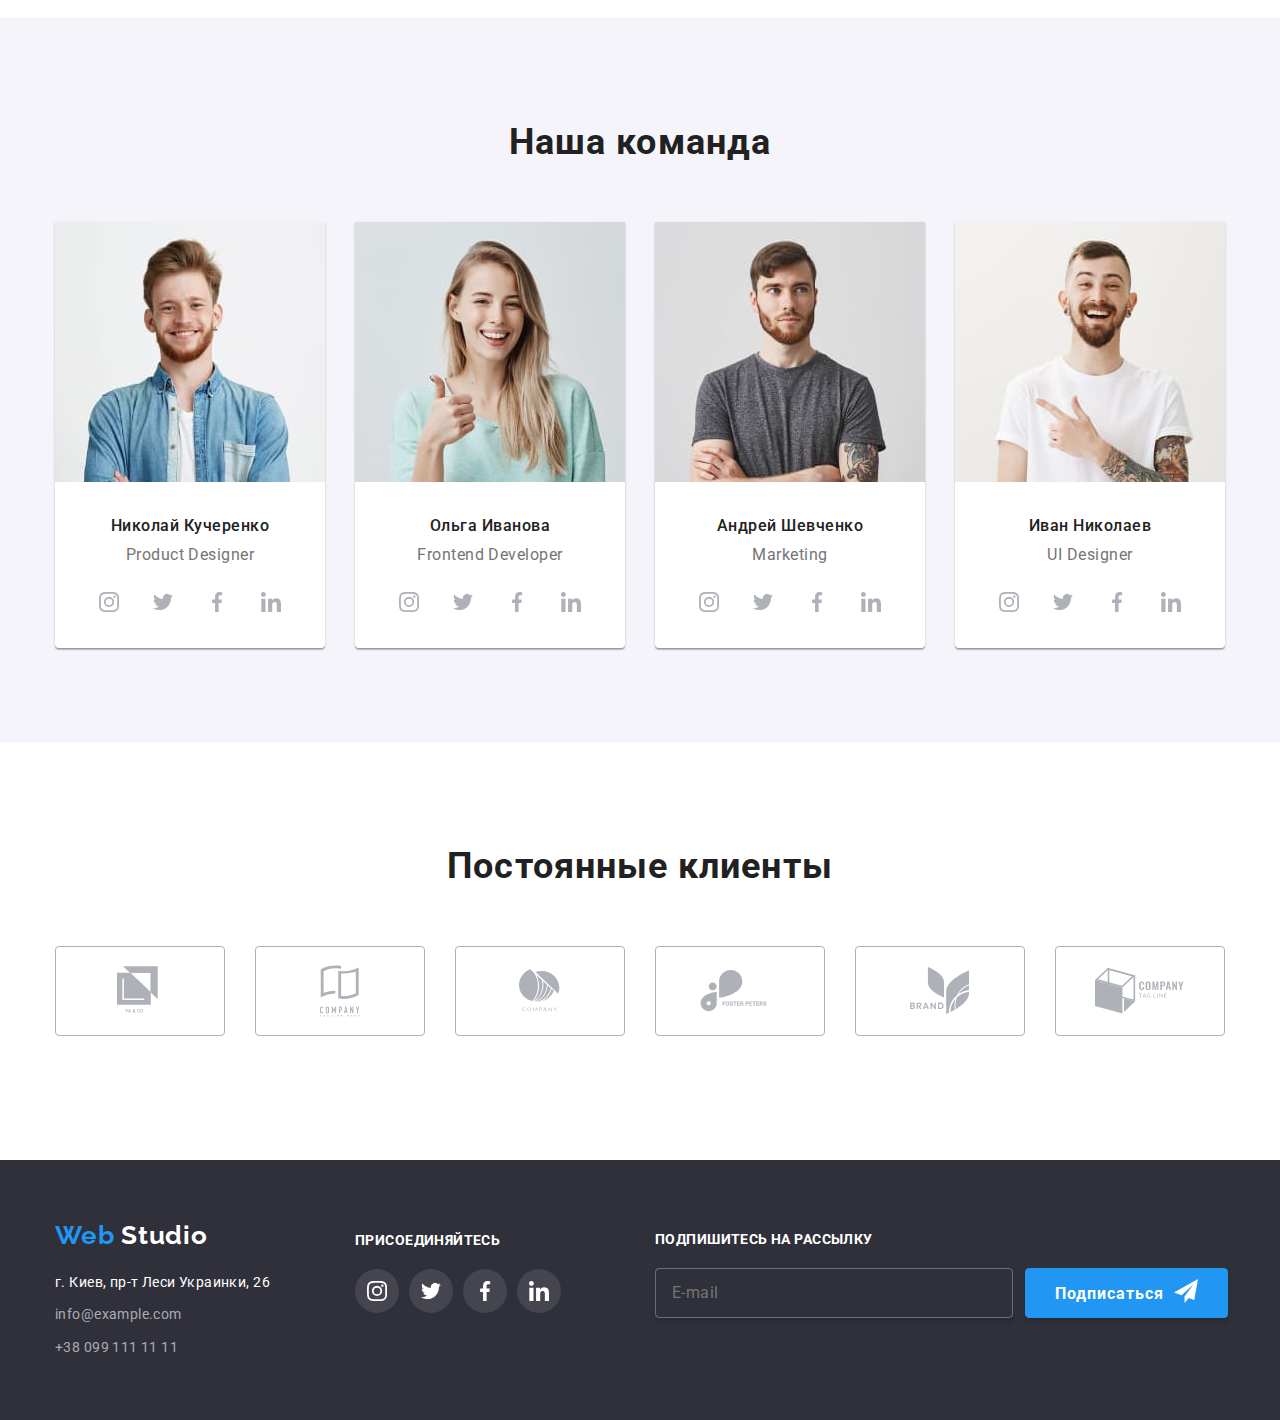
==== commit 2cf13000: "happyend" ====
--- a/index.html
+++ b/index.html
@@ -41,7 +41,7 @@
                 <a href="./index.html" class="link current">Студия</a>
               </li>
               <li class="site-nav-title">
-                <a href="./portfolio.html" target="_blank" class="link"
+                <a href="./portfolio.html" class="link"
                   >Портфолио</a
                 >
               </li>
@@ -560,7 +560,7 @@
               <a href="#" class="agree-link">Условия договора</a>
             </span>
           </label>
-          <button class="subscribe-button send" data-hero-open>
+          <button class="subscribe-button send">
             Отправить
           </button>
         </form>
@@ -568,6 +568,5 @@
     </div>
 
     <script src="./js/modal.js"></script>
-    <script src="./js/menu.js"></script>
   </body>
 </html>
--- a/css/main.min.css
+++ b/css/main.min.css
@@ -1,2 +1,2 @@
-html{box-sizing:border-box}*,*::before,*::after{box-sizing:inherit}img{display:block;max-width:100%;height:auto}h1,h2,h3,h4,h5,h6,p{margin:0;padding:0;font-size:14px}body{font-size:14px;font-family:Roboto, sans-serif;background-color:var(--primary-white-color);color:var(--primary-text-color)}ul{list-style:none;text-decoration:none;margin:0;padding:0}.section-none{display:none}.section-title{font-weight:700;font-size:36px;line-height:1.67;text-align:center;letter-spacing:0.03em;color:#212121}@media screen and (min-width: 320px) and (max-width: 1199px){.section-title{margin-bottom:30px}}@media screen and (min-width: 1200px){.section-title{margin-bottom:50px}}.container{text-align:center;width:100%;padding-left:15px;padding-right:15px;margin-left:auto;margin-right:auto}@media screen and (max-width: 767px){.container{width:100%}}@media screen and (min-width: 768px) and (max-width: 1199px){.container{width:768px}}@media screen and (min-width: 1200px){.container{width:1200px}}@media screen and (min-width: 768px){ul{display:flex}}.nav,.link,.site-nav{display:flex;align-items:center}.link,.network-link,.customer-link,.footer-contact,.button-filters{transition:color 250ms cubic-bezier(0.4, 0, 0.2, 1)}.customer-link{transition:border-color 250ms cubic-bezier(0.4, 0, 0.2, 1)}.network-link,.network-footer-link,.button-filters{transition:background-color 250ms cubic-bezier(0.4, 0, 0.2, 1)}.network-link,.network-footer-link{display:flex;height:44px;width:44px;border-radius:50%}.header{width:100%;position:fixed;z-index:99;top:0;left:0;right:0;border-bottom:1px solid #ececec;background-color:#fff}.header>.container{display:flex;align-items:center}@media screen and (max-width: 767px){.header>.container{padding:16px 15px}}@media screen and (max-width: 767px){.header>.container{position:relative;top:0;left:0}}.logo{text-decoration:none;font-family:Raleway;font-weight:700;font-size:26px;line-height:1.19;letter-spacing:0.03em;color:#2196f3}.logo-studio{color:#000000}.logo-footer{color:#ffffff}@media screen and (max-width: 1199px){.logo{font-size:24px;line-height:1.17}}@media screen and (min-width: 768px) and (max-width: 1199px){.logo{margin-right:56px}}@media screen and (min-width: 1200px){.logo{display:inline-block;margin-right:60px}}@media screen and (min-width: 768px){.menu-button{display:none}}@media screen and (max-width: 767px){.menu-button{margin-left:auto;padding:0px;border:none;background-color:transparent}}.nav>a{padding-top:24px;padding-bottom:24px}@media screen and (min-width: 768px) and (max-width: 1199px){.nav>a{margin-right:56px}}@media screen and (min-width: 1200px){.nav>a{margin-right:60px}}@media screen and (max-width: 767px){.nav{justify-content:center;font-size:18px;line-height:1.17}}.link{padding:32px 0;text-decoration:none;font-weight:500;line-height:1.14;letter-spacing:0.02em;color:#212121}@media screen and (max-width: 767px){.link{position:relative;padding:0}}.link:hover,.link:focus{color:#2196f3}@media screen and (max-width: 767px){.site-nav{flex-direction:column;margin-bottom:60px}}@media screen and (min-width: 768px){.site-nav-title{margin-left:25px;position:relative}.site-nav-title:not(:last-child){margin-right:25px}}@media screen and (max-width: 767px){.site-nav-title{margin:0;padding:0}.site-nav-title:not(:last-child){margin-bottom:40px}}.current{color:#2196f3}.current::after{position:absolute;content:"";width:100%;height:4px;border-radius:2px;bottom:0;left:0;background-color:#2196f3}@media screen and (max-width: 767px){.current{padding-bottom:8px}.current::after{top:100%}}.menu-button:hover,.menu-button:focus{fill:#2196f3;outline:none}.menu-button.is-open .hidden-icon{display:block}.menu-button.is-open .burger-icon{display:none}.menu-button .burger-icon{display:block}.menu-button .hidden-icon{display:none}@media screen and (max-width: 767px){.mobile-menu{display:none;position:absolute;top:100%;left:0;width:100%;z-index:1000;padding:60px 0px;background-color:#fff;box-shadow:0px 1px 3px rgba(0,0,0,0.16),0px 2px 4px rgba(0,0,0,0.08),0px 4px 8px rgba(0,0,0,0.04);pointer-events:none}}@media screen and (min-width: 768px){.mobile-menu{display:flex;flex-grow:1}}@media screen and (max-width: 767px){.mobile-menu.is-open{display:block;pointer-events:initial}}.contacts-nav{display:flex}.contacts-nav a{color:#757575}@media screen and (max-width: 767px){.contacts-nav{flex-direction:column;align-items:center;font-size:18px;line-height:1.67}.contacts-nav li:not(:last-child){margin-bottom:16px}.contacts-nav a{padding:0}}@media screen and (min-width: 768px) and (max-width: 1199px){.contacts-nav{flex-direction:column;margin-left:auto;text-align:left;justify-content:center;font-size:12px;line-height:1.67}.contacts-nav a{padding:5px 0}}@media screen and (min-width: 1200px){.contacts-nav{margin-left:auto}.contacts-nav li:not(:last-child){margin-right:30px}}.contact-icon{fill:currentColor;vertical-align:middle}@media screen and (max-width: 767px){.contact-icon{margin-right:10px}}@media screen and (min-width: 768px) and (max-width: 1199px){.contact-icon{margin-right:8px}}@media screen and (min-width: 1200px){.contact-icon{margin-right:10px}}main{position:relative;top:81px;z-index:0}@media screen and (max-width: 767px){main{top:60px}}@media screen and (max-width: 1199px){.section{padding-top:60px;padding-bottom:60px}}@media screen and (min-width: 1200px){.section{padding-top:94px;padding-bottom:94px}}.hero{width:100%;margin-left:auto;margin-right:auto;max-width:1600px;background-color:rgba(47,48,58,0.8);background-repeat:no-repeat;background-position:center}@media screen and (max-width: 767px){.hero{background-image:linear-gradient(to right, rgba(47,48,58,0.8), rgba(47,48,58,0.8)),url("../images/header-mobile.jpg")}}@media screen and (max-width: 767px) and (min-device-pixel-ratio: 2), screen and (max-width: 767px) and (min-resolution: 192dpi), screen and (max-width: 767px) and (min-resolution: 2dppx){.hero{background-image:linear-gradient(to right, rgba(47,48,58,0.8), rgba(47,48,58,0.8)),url("../images/header-mobile@2x.jpg")}}@media screen and (min-width: 768px) and (max-width: 1199px){.hero{background-image:linear-gradient(to right, rgba(47,48,58,0.8), rgba(47,48,58,0.8)),url("../images/header-tablet.jpg")}}@media screen and (min-width: 768px) and (max-width: 1199px) and (min-device-pixel-ratio: 2), screen and (min-width: 768px) and (max-width: 1199px) and (min-resolution: 192dpi), screen and (min-width: 768px) and (max-width: 1199px) and (min-resolution: 2dppx){.hero{background-image:linear-gradient(to right, rgba(47,48,58,0.8), rgba(47,48,58,0.8)),url("../images/header-tablet@2x.jpg")}}@media screen and (min-width: 1200px){.hero{background-image:linear-gradient(to right, rgba(47,48,58,0.8), rgba(47,48,58,0.8)),url("../images/headermini.jpg")}}@media screen and (min-width: 1200px) and (min-device-pixel-ratio: 2), screen and (min-width: 1200px) and (min-resolution: 192dpi), screen and (min-width: 1200px) and (min-resolution: 2dppx){.hero{background-image:linear-gradient(to right, rgba(47,48,58,0.8), rgba(47,48,58,0.8)),url("../images/headermini@2x.jpg")}}.hero-title{width:100%;margin-top:0;margin-bottom:30px;margin-left:auto;margin-right:auto;text-align:center;text-transform:uppercase;font-weight:900;letter-spacing:0.06em;color:#fff}.hero-button{min-width:200px;padding:10px 32px;text-decoration:none;font-weight:700;font-size:16px;line-height:1.87;text-align:center;letter-spacing:0.06em;border:0;box-shadow:0px 4px 4px rgba(0,0,0,0.15);border-radius:4px;color:#2196f3;background-color:#fff}.hero-button:hover,.hero-button:focus{cursor:pointer;color:#fff;background-color:#2196f3}@media screen and (max-width: 1199px){.hero{padding-top:118px;padding-bottom:118px}.hero-title{width:360px;font-size:26px;line-height:1.36}}@media screen and (min-width: 1200px){.hero{padding-top:200px;padding-bottom:200px}.hero-title{width:696px;font-size:44px;line-height:1.36}}.advantage.container{display:flex}.advantage-item{text-align:left}.advantage-item div{height:120px;text-align:center;padding-top:25px;background-color:#f5f4fa;border-radius:4px}.advantage-icon{display:inline-block;width:70px;height:70px}.advantage-title{margin-top:30px;margin-bottom:10px;font-weight:700;line-height:1.14;letter-spacing:0.03em;text-transform:uppercase;color:#212121}@media screen and (min-width: 320px) and (max-width: 767px){.advantage-title{text-align:center}}.advantage-description{width:100%;font-weight:400;line-height:1.71;letter-spacing:0.03em;color:#757575}@media screen and (max-width: 767px){.advantage-item:not(:last-child){margin-bottom:30px}}@media screen and (min-width: 768px) and (max-width: 1199px){.advantage{flex-wrap:wrap}.advantage-item{display:inline-block;flex-wrap:wrap;text-align:left;margin-right:30px;margin-bottom:30px;width:calc((100% - 30px) / 2)}.advantage-item:nth-child(2n){margin-right:0}.advantage-item:nth-last-child(-n+2){margin-bottom:0}}@media screen and (min-width: 1200px){.advantage{display:flex}.advantages{padding-bottom:0}.advantage-item{margin-right:30px;width:calc((100% - 90px) / 4)}.advantage-item:last-child{margin-right:0}}@media screen and (max-width: 1199px){.services-section{display:none}}@media screen and (min-width: 1200px){.services-item{position:relative;width:calc((100% - 60px) / 3);margin-right:30px;display:inline-block;border:0;text-decoration:none;font-weight:700;line-height:1.14;letter-spacing:0.03em;text-transform:uppercase;color:#fff}.services-item:last-child{margin-right:0}.services-item p{position:absolute;width:100%;padding-top:27px;padding-bottom:27px;background-color:rgba(47,48,58,0.8);bottom:0}}.section.team{background-color:#f5f4fa}.team-list{display:flex}.team-list-item{box-shadow:0px 2px 1px rgba(0,0,0,0.2),0px 1px 1px rgba(0,0,0,0.14),0px 1px 3px rgba(0,0,0,0.12);border-radius:0px 0px 4px 4px;overflow:hidden;margin-right:30px;width:calc((100% - 90px) / 4);background-color:#fff}.team-list-item:last-child{margin-right:0}.team-description{display:inline-block;text-align:center;padding:30px 32px 24px 32px}.team-list-title{margin-bottom:10px;font-weight:500;font-size:16px;line-height:1.19;letter-spacing:0.03em;color:#212121}.profession{margin-bottom:16px;font-weight:400;font-size:16px;line-height:1.19;letter-spacing:0.03em;color:#757575;background-color:#fff}.network{display:flex;justify-content:center}.network-title:not(:last-child){margin-right:10px}.network-link{color:#afb1b8;margin:0;padding:0}.network-link:hover,.network-link:focus{background-color:#2196f3;color:#fff}.network-icon{padding:12px 12px;fill:currentColor}@media screen and (max-width: 767px){.team-list{flex-direction:column}.team-list-item{width:100%;margin-right:0}.team-list-item:not(:last-child){margin-bottom:30px}}@media screen and (min-width: 768px) and (max-width: 1199px){.team-list{flex-wrap:wrap}.team-list-item{margin-bottom:30px;width:calc((100% - 30px) / 2)}.team-list-item:nth-child(2n){margin-right:0}.team-list-item:nth-last-child(-n+2){margin-bottom:0}}@media screen and (min-width: 1200px){.team-list-item{width:calc((100% - 90px) / 4);background-color:#fff}.team-list-item:last-child{margin-right:0}}.customers{display:flex;flex-wrap:wrap;margin-right:auto;margin-left:auto}.customer-link{display:flex;align-items:center;justify-content:center;height:90px;border:1px solid #afb1b8;border-radius:4px;color:#afb1b8}.customer-link:hover,.customer-link:focus{border-color:#2196f3;color:#2196f3}.customer-logo{margin-right:30px}@media screen and (min-width: 320px) and (max-width: 767px){.customer-logo{width:calc((100% - 30px) / 2);margin-bottom:30px}.customer-logo:nth-child(2n){margin-right:0}.customer-logo:nth-last-child(-n+2){margin-bottom:0}}@media screen and (min-width: 768px){.customer-logo{width:calc((100% - 60px) / 3);margin-bottom:30px}.customer-logo:nth-child(3n){margin-right:0}.customer-logo:nth-last-child(-n+3){margin-bottom:0}}@media screen and (min-width: 1200px){.customer-logo{width:calc((100% - 150px) / 6)}.customer-logo:not(:last-child){margin-right:30px}}.customer-icon{fill:currentColor}.footer{position:relative;top:81px;bottom:0;background-color:#2f303a;padding:60px 0}@media screen and (min-width: 320px) and (max-width: 767px){.footer>.container{text-align:center}}@media screen and (min-width: 1200px){.footer>.container{display:flex}}@media screen and (min-width: 767px) and (max-width: 1199px){.footer-tablet{display:flex;margin-bottom:60px}}@media screen and (min-width: 1200px){.footer-tablet{display:flex;width:calc(50% + 45px)}}@media screen and (min-width: 1200px){.container .address{text-align:start}}.address>a{display:inline-block;margin-bottom:20px}@media screen and (min-width: 320px) and (max-width: 767px){.address{margin-bottom:60px}}@media screen and (min-width: 767px) and (max-width: 1199px){.address{width:calc((100% - 30px) / 2)}}@media screen and (min-width: 1200px){.address{margin-right:30px;width:calc((100% - 30px) / 2)}}.footer-address{font-style:normal;font-weight:400;line-height:1.7;letter-spacing:0.03em;color:#fff}.footer-address>p{margin-bottom:9px}.footer-contact{display:block;margin-bottom:9px;text-decoration:none;font-weight:400;line-height:1.71;letter-spacing:0.03em;color:rgba(255,255,255,0.6)}.footer-contact:last-child{margin-bottom:0}.footer-contact:hover,.footer-contact:focus{color:#2196f3}.join{justify-content:center}@media screen and (min-width: 320px) and (max-width: 767px){.join{margin-bottom:60px}}@media screen and (min-width: 767px) and (max-width: 1199px){.join{width:calc((100% - 30px) / 2);padding-top:12px}}@media screen and (min-width: 1200px){.join{display:inline-block;padding-top:12px;text-align:left;margin-right:30px;width:calc((100% - 30px) / 2)}.join .network{justify-content:start}}.join-title{display:inline-block;margin-bottom:20px;font-weight:700;line-height:1.14;letter-spacing:0.03em;text-transform:uppercase;color:#fff}.network-title-footer:not(:last-child){margin-right:10px}.network-footer-link{padding:12px 12px;fill:#fff;background-color:rgba(255,255,255,0.1)}.network-footer-link:hover,.network-footer-link:focus{background-color:#2196f3}@media screen and (min-width: 1200px){.subscribe{margin-left:auto;padding-top:12px;text-align:left;width:calc(50% - 15px)}}.subscribe-title{display:inline-block;margin-bottom:20px;font-weight:700;line-height:1.14;letter-spacing:0.03em;text-transform:uppercase;color:#fff}.subscribe{display:flex;flex-direction:column;align-items:center}@media screen and (min-width: 1200px){.subscribe{align-items:start;width:calc((100% - 30px) / 2)}}@media screen and (min-width: 1200px){.footer-form{display:flex}}.subscribe-input{height:50px;padding:15px 16px;font-size:16px;line-height:1.25;letter-spacing:0.03em;color:rgba(255,255,255,0.6);border:1px solid rgba(255,255,255,0.3);box-shadow:0px 4px 4px rgba(0,0,0,0.15);border-radius:4px;background-color:transparent}.subscribe-input:focus::placeholder{color:transparent}@media screen and (min-width: 320px) and (max-width: 1199px){.subscribe-input{display:inline-block;width:100%;max-width:450px;margin-bottom:20px;margin-right:0}}@media screen and (min-width: 1200px){.subscribe-input{margin-right:12px;width:358px}}.subscribe-button{min-width:200px;height:50px;padding:10px 29px;cursor:pointer;text-decoration:none;font-weight:700;font-size:16px;line-height:1.87;letter-spacing:0.06em;border:1px solid #2196f3;border-radius:4px;box-shadow:0px 4px 4px rgba(0,0,0,0.15);color:#fff;background-color:#2196f3}@media screen and (min-width: 1200px){.subscribe-button{display:inline-flex}}.icon-send{vertical-align:middle;margin-left:10px;fill:currentColor}.backdrop{position:fixed;top:0;left:0;opacity:1;z-index:100;transition:opacity 500ms cubic-bezier(0.4, 0, 0.2, 1);overflow-y:scroll;width:100%;height:100%;background-color:rgba(0,0,0,0.2)}.backdrop.is-hidden{opacity:0;pointer-events:none}.backdrop.is-hidden .modal{overflow-y:scroll;transform:translate(-50%, -50%) scale(1.2);transition:transform 500ms cubic-bezier(0.4, 0, 0.2, 1)}.modal{position:absolute;top:50%;left:50%;transform:translate(-50%, -50%) scale(1);transition:transform 500ms cubic-bezier(0.4, 0, 0.2, 1);width:100%;padding:40px;text-align:center;color:#212121;background-color:#fff;box-shadow:0px 2px 1px rgba(0,0,0,0.2),0px 1px 1px rgba(0,0,0,0.14),0px 1px 3px rgba(0,0,0,0.12);border-radius:4px}@media screen and (min-width: 320px) and (max-width: 1199px){.modal{width:450px}}@media screen and (min-width: 1200px){.modal{width:528px}}.modal-title{margin-bottom:30px;font-weight:700;font-size:20px;line-height:1.15;text-align:center;letter-spacing:0.03em;color:#212121}.button-close{display:flex;position:absolute;top:8px;right:8px;fill:#000000;border:1px solid rgba(0,0,0,0.1);border-radius:50%;padding:5px;background-color:#fff}.button-close:hover,.button-close:focus{border-radius:50%;fill:#2196f3;border:1px solid rgba(0,0,0,0.1);box-shadow:none;background-color:#fff}.checkbox{display:block;position:relative;margin-bottom:28px;top:0;left:0}.checkbox-input{width:100%;padding:11px 42px;border:1px solid rgba(33,33,33,0.2);border-radius:4px;background-color:#fff}.checkbox-input:focus{border:1px solid #2196f3;outline:none}.checkbox-input:focus:focus+.checkbox-name,.checkbox-input:focus:not(:placeholder-shown)+.checkbox-name{top:0;left:16px;transform:translate(0, calc(-100% - 4px));font-size:12px;line-height:1.17;letter-spacing:0.01em;color:#2196f3}.checkbox-input:focus:focus ~ .checkbox-icon,.checkbox-input:focus:not(:placeholder-shown) ~ .checkbox-icon{fill:#2196f3}.checkbox-name{position:absolute;top:50%;left:42px;transform:translateY(-50%);line-height:1.14;letter-spacing:0.01em;color:#757575;transition:transform 250ms cubic-bezier(0.4, 0, 0.2, 1)}:placeholder-shown{color:#fff}.checkbox-icon{position:absolute;top:50%;left:16px;transform:translateY(-50%)}.comment{display:block;padding:12px 16px;width:100%;height:120px;resize:none;margin-bottom:20px;border:1px solid rgba(33,33,33,0.2);border-radius:4px;line-height:1.14;letter-spacing:0.01em}.comment:focus{border:1px solid #2196f3;outline:none}.comment:focus::placeholder{color:#fff}.agree-text{position:relative;display:block;top:0;left:0;margin-bottom:30px;width:100%;line-height:1.16;letter-spacing:0.03;color:#757575}@media screen and (min-width: 320px) and (max-width: 1199px){.agree-text{font-size:12px}}@media screen and (min-width: 1200px){.agree-text{font-size:14px;padding-left:10px;line-height:1.71}}.agree-input{position:absolute;width:1px;height:1px;margin:-1px;border:0;clip:rect(0 0 0 0);overflow:hidden}.agree-input:checked+.agree-icon{border-color:transparent;background-color:#2196f3;background-image:url(../images/agree-icon.svg);fill:#fff;background-size:contain;background-origin:border-box}.agree-icon{position:absolute;display:block;top:3px;width:16px;height:15px;border-radius:2px;margin-right:8px;border:2px solid #212121;background-color:#fff}@media screen and (min-width: 1200px){.agree-icon{left:16px}}.agree-link{line-height:1.71;color:#2196f3}.portfolio-list{display:flex;flex-wrap:wrap}.filters{display:flex}@media screen and (max-width: 767px){.filters{flex-wrap:wrap;justify-content:start;margin-bottom:30px}}@media screen and (min-width: 767px) and (max-width: 1199px){.filters{flex-wrap:wrap;justify-content:center;margin-bottom:30px}}@media screen and (min-width: 1200px){.filters{margin-bottom:50px;justify-content:center}}.button-filters{display:inline-block;border-radius:4px;border:0;padding:6px 22px;text-decoration:none;font-weight:500;font-size:16px;line-height:1.62;text-align:center;letter-spacing:0.03em;color:#212121;background-color:#f5f4fa}.button-filters:focus,.button-filters:hover,.button-filters:active{color:#fff;background-color:#2196f3;border-radius:4px;box-shadow:0px 2px 2px rgba(0,0,0,0.12),0px 1px 2px rgba(0,0,0,0.08),0px 3px 1px rgba(0,0,0,0.1)}.button-item:not(:last-child){margin-right:8px}@media screen and (max-width: 767px){.button-item:not(:last-child){margin-bottom:15px}}.portfolio-item{display:inline-block;text-align:left;margin-bottom:30px}@media screen and (max-width: 767px){.portfolio-item{flex-wrap:wrap;width:100%}.portfolio-item:last-child{margin-bottom:0}}@media screen and (min-width: 768px) and (max-width: 1199px){.portfolio-item{width:calc((100% - 30px) / 2);margin-right:30px}.portfolio-item:nth-child(2n){margin-right:0}.portfolio-item:nth-last-child(-n+2){margin-bottom:0}}@media screen and (min-width: 1200px){.portfolio-item{width:calc((100% - 60px) / 3);margin-right:30px}.portfolio-item:nth-child(3n){margin-right:0}.portfolio-item:nth-last-child(-n+3){margin-bottom:0}}.portfolio-link{display:block;text-decoration:none}.portfolio-link:hover{box-shadow:1px 4px 6px rgba(0,0,0,0.16),0px 4px 4px rgba(0,0,0,0.06),0px 1px 1px rgba(0,0,0,0.12)}.portfolio-link:hover .portfolio-description{transform:translateY(0);transition:250ms cubic-bezier(0.4, 0, 0.2, 1)}.card-content{padding:20px 0 20px 24px;border:1px solid #eeeeee;border-top:0}.portfolio-title{margin-bottom:4px;font-weight:700;font-size:18px;line-height:2;letter-spacing:0.06em;color:#212121}.portfolio-kind{font-weight:400;font-size:16px;line-height:1.87;letter-spacing:0.03em;color:#757575}.content-img{position:relative;overflow:hidden}.portfolio-description{position:absolute;width:100%;height:100%;bottom:0;left:0;padding:63px 24px;transition:250ms cubic-bezier(0.4, 0, 0.2, 1);transform:translateY(100%);font-weight:400;font-size:18px;line-height:1.56;letter-spacing:0.03em;color:#fff;background-color:rgba(33,150,243,0.9)}
+html{box-sizing:border-box}*,*::before,*::after{box-sizing:inherit}img{max-width:100%;height:auto}h1,h2,h3,h4,h5,h6,p{margin:0;padding:0;font-size:14px}body{font-size:14px;font-family:Roboto, sans-serif;background-color:var(--primary-white-color);color:var(--primary-text-color)}ul{list-style:none;text-decoration:none;margin:0;padding:0}.section-none{display:none}.section-title{font-weight:700;font-size:36px;line-height:1.67;text-align:center;letter-spacing:0.03em;color:#212121}@media screen and (min-width: 320px) and (max-width: 1199px){.section-title{margin-bottom:30px}}@media screen and (min-width: 1200px){.section-title{margin-bottom:50px}}.container{text-align:center;width:100%;padding-left:15px;padding-right:15px;margin-left:auto;margin-right:auto}@media screen and (max-width: 767px){.container{width:100%}}@media screen and (min-width: 768px) and (max-width: 1199px){.container{width:768px}}@media screen and (min-width: 1200px){.container{width:1200px}}@media screen and (min-width: 768px){ul{display:flex}}.nav,.link,.site-nav{display:flex;align-items:center}.link,.menu-button,.network-link,.customer-link,.footer-contact,.button-filters{transition:color 250ms cubic-bezier(0.4, 0, 0.2, 1)}.customer-link{transition:border-color 250ms cubic-bezier(0.4, 0, 0.2, 1)}.network-link,.network-footer-link,.button-filters{transition:background-color 250ms cubic-bezier(0.4, 0, 0.2, 1)}.network-link,.network-footer-link{display:flex;height:44px;width:44px;border-radius:50%}.header{width:100%;position:fixed;z-index:99;top:0;left:0;right:0;border-bottom:1px solid #ececec;background-color:#fff}.header>.container{display:flex;align-items:center}@media screen and (max-width: 767px){.header>.container{padding:10px 15px}}@media screen and (max-width: 767px){.header>.container{position:relative}}.logo{text-decoration:none;font-family:Raleway;font-weight:700;font-size:26px;line-height:1.19;letter-spacing:0.03em;color:#2196f3}.logo-studio{color:#000000}.logo-footer{color:#ffffff}@media screen and (max-width: 1199px){.logo{font-size:24px;line-height:1.17}}@media screen and (min-width: 768px) and (max-width: 1199px){.logo{margin-right:56px}}@media screen and (min-width: 1200px){.logo{display:inline-block;margin-right:60px}}@media screen and (min-width: 768px){.menu-button{display:none}}@media screen and (max-width: 767px){.menu-button{margin-left:auto;padding:0px;border:none;background-color:transparent}}.nav>a{padding-top:24px;padding-bottom:24px}@media screen and (min-width: 768px) and (max-width: 1199px){.nav>a{margin-right:56px}}@media screen and (min-width: 1200px){.nav>a{margin-right:60px}}@media screen and (max-width: 767px){.nav{justify-content:center;font-size:18px;line-height:1.17}}.link{padding:32px 0;text-decoration:none;font-weight:500;line-height:1.14;letter-spacing:0.02em;color:#212121}@media screen and (max-width: 767px){.link{position:relative;padding:0}}.link:hover,.link:focus{color:#2196f3}@media screen and (max-width: 767px){.site-nav{flex-direction:column;margin-bottom:60px}}@media screen and (min-width: 768px){.site-nav-title{margin-left:25px;position:relative}.site-nav-title:not(:last-child){margin-right:25px}}@media screen and (max-width: 767px){.site-nav-title{margin:0;padding:0}.site-nav-title:not(:last-child){margin-bottom:40px}}.current{color:#2196f3}.current::after{position:absolute;content:"";width:100%;height:4px;border-radius:2px;bottom:0;left:0;background-color:#2196f3}@media screen and (max-width: 767px){.current{padding-bottom:8px}.current::after{top:100%}}.menu-button:hover,.menu-button:focus{fill:#2196f3;outline:none}.menu-button.is-open .hidden-icon{display:block}.menu-button.is-open .burger-icon{display:none}.menu-button .burger-icon{display:block}.menu-button .hidden-icon{display:none}@media screen and (max-width: 767px){.mobile-menu{display:none;position:absolute;top:100%;left:0;width:100%;z-index:1000;padding:60px 0px;background-color:#fff;box-shadow:0px 1px 3px rgba(0,0,0,0.16),0px 2px 4px rgba(0,0,0,0.08),0px 4px 8px rgba(0,0,0,0.04);pointer-events:none}}@media screen and (min-width: 768px){.mobile-menu{display:flex;flex-grow:1}}@media screen and (max-width: 767px){.mobile-menu.is-open{display:block;pointer-events:initial}}.contacts-nav{display:flex}.contacts-nav a{color:#757575}@media screen and (max-width: 767px){.contacts-nav{flex-direction:column;align-items:center;font-size:18px;line-height:1.67}.contacts-nav li:not(:last-child){margin-bottom:16px}.contacts-nav a{padding:0}}@media screen and (min-width: 768px) and (max-width: 1199px){.contacts-nav{flex-direction:column;margin-left:auto;text-align:left;justify-content:center;font-size:12px;line-height:1.67}.contacts-nav a{padding:5px 0}}@media screen and (min-width: 1200px){.contacts-nav{margin-left:auto}.contacts-nav li:not(:last-child){margin-right:30px}}.contact-icon{fill:currentColor;vertical-align:middle}@media screen and (max-width: 767px){.contact-icon{margin-right:10px}}@media screen and (min-width: 768px) and (max-width: 1199px){.contact-icon{margin-right:8px}}@media screen and (min-width: 1200px){.contact-icon{margin-right:10px}}main{position:relative;top:81px;z-index:0}@media screen and (max-width: 767px){main{top:60px}}@media screen and (max-width: 1199px){.section{padding-top:60px;padding-bottom:60px}}@media screen and (min-width: 1200px){.section{padding-top:94px;padding-bottom:94px}}.hero{width:100%;margin-left:auto;margin-right:auto;max-width:1600px;background-color:rgba(47,48,58,0.8);background-repeat:no-repeat;background-position:center}@media screen and (max-width: 767px){.hero{background-image:linear-gradient(to right, rgba(47,48,58,0.8), rgba(47,48,58,0.8)),url("../images/header-mobile.jpg")}}@media screen and (max-width: 767px) and (min-device-pixel-ratio: 2), screen and (max-width: 767px) and (min-resolution: 192dpi), screen and (max-width: 767px) and (min-resolution: 2dppx){.hero{background-image:linear-gradient(to right, rgba(47,48,58,0.8), rgba(47,48,58,0.8)),url("../images/header-mobile@2x.jpg")}}@media screen and (min-width: 768px) and (max-width: 1199px){.hero{background-image:linear-gradient(to right, rgba(47,48,58,0.8), rgba(47,48,58,0.8)),url("../images/header-tablet.jpg")}}@media screen and (min-width: 768px) and (max-width: 1199px) and (min-device-pixel-ratio: 2), screen and (min-width: 768px) and (max-width: 1199px) and (min-resolution: 192dpi), screen and (min-width: 768px) and (max-width: 1199px) and (min-resolution: 2dppx){.hero{background-image:linear-gradient(to right, rgba(47,48,58,0.8), rgba(47,48,58,0.8)),url("../images/header-tablet@2x.jpg")}}@media screen and (min-width: 1200px){.hero{background-image:linear-gradient(to right, rgba(47,48,58,0.8), rgba(47,48,58,0.8)),url("../images/headermini.jpg")}}@media screen and (min-width: 1200px) and (min-device-pixel-ratio: 2), screen and (min-width: 1200px) and (min-resolution: 192dpi), screen and (min-width: 1200px) and (min-resolution: 2dppx){.hero{background-image:linear-gradient(to right, rgba(47,48,58,0.8), rgba(47,48,58,0.8)),url("../images/headermini@2x.jpg")}}.hero-title{width:100%;margin-top:0;margin-bottom:30px;margin-left:auto;margin-right:auto;text-align:center;text-transform:uppercase;font-weight:900;letter-spacing:0.06em;color:#fff}.hero-button{min-width:200px;padding:10px 32px;text-decoration:none;font-weight:700;font-size:16px;line-height:1.87;text-align:center;letter-spacing:0.06em;border:0;box-shadow:0px 4px 4px rgba(0,0,0,0.15);border-radius:4px;color:#2196f3;background-color:#fff}.hero-button:hover,.hero-button:focus{cursor:pointer;color:#fff;background-color:#2196f3}@media screen and (max-width: 1199px){.hero{padding-top:118px;padding-bottom:118px}.hero-title{width:100%;max-width:360px;font-size:26px;line-height:1.36}}@media screen and (min-width: 1200px){.hero{padding-top:200px;padding-bottom:200px}.hero-title{width:696px;font-size:44px;line-height:1.36}}.advantage.container{display:flex}.advantage-item{text-align:left}.advantage-item div{height:120px;text-align:center;padding-top:25px;background-color:#f5f4fa;border-radius:4px}.advantage-icon{display:inline-block;width:70px;height:70px}.advantage-title{margin-top:30px;margin-bottom:10px;font-weight:700;line-height:1.14;letter-spacing:0.03em;text-transform:uppercase;color:#212121}@media screen and (min-width: 320px) and (max-width: 767px){.advantage-title{text-align:center}}.advantage-description{width:100%;font-weight:400;line-height:1.71;letter-spacing:0.03em;color:#757575}@media screen and (max-width: 767px){.advantage-item:not(:last-child){margin-bottom:30px}}@media screen and (min-width: 768px) and (max-width: 1199px){.advantage{flex-wrap:wrap}.advantage-item{display:inline-block;flex-wrap:wrap;text-align:left;margin-right:30px;margin-bottom:30px;width:calc((100% - 30px) / 2)}.advantage-item:nth-child(2n){margin-right:0}.advantage-item:nth-last-child(-n+2){margin-bottom:0}}@media screen and (min-width: 1200px){.advantage{display:flex}.advantages{padding-bottom:0}.advantage-item{margin-right:30px;width:calc((100% - 90px) / 4)}.advantage-item:last-child{margin-right:0}}@media screen and (max-width: 1199px){.services-section{display:none}}@media screen and (min-width: 1200px){.services-item{position:relative;width:calc((100% - 60px) / 3);margin-right:30px;display:inline-block;border:0;text-decoration:none;font-weight:700;line-height:1.14;letter-spacing:0.03em;text-transform:uppercase;color:#fff}.services-item:last-child{margin-right:0}.services-item p{position:absolute;width:100%;padding-top:27px;padding-bottom:27px;background-color:rgba(47,48,58,0.8);bottom:0}}.section.team{background-color:#f5f4fa}.team-list{display:flex}.team-list-item{box-shadow:0px 2px 1px rgba(0,0,0,0.2),0px 1px 1px rgba(0,0,0,0.14),0px 1px 3px rgba(0,0,0,0.12);border-radius:0px 0px 4px 4px;overflow:hidden;margin-right:30px;width:calc((100% - 90px) / 4);background-color:#fff}.team-list-item:last-child{margin-right:0}.team-description{display:inline-block;text-align:center;padding:30px 32px 24px 32px}.team-list-title{margin-bottom:10px;font-weight:500;font-size:16px;line-height:1.19;letter-spacing:0.03em;color:#212121}.profession{margin-bottom:16px;font-weight:400;font-size:16px;line-height:1.19;letter-spacing:0.03em;color:#757575;background-color:#fff}.network{display:flex;justify-content:center}.network-title:not(:last-child){margin-right:10px}.network-link{color:#afb1b8;margin:0;padding:0}.network-link:hover,.network-link:focus{background-color:#2196f3;color:#fff}.network-icon{padding:12px 12px;fill:currentColor}@media screen and (max-width: 767px){.team-list{flex-direction:column}.team-list-item{width:100%;margin-right:0}.team-list-item:not(:last-child){margin-bottom:30px}}@media screen and (min-width: 768px) and (max-width: 1199px){.team-list{flex-wrap:wrap}.team-list-item{margin-bottom:30px;width:calc((100% - 30px) / 2)}.team-list-item:nth-child(2n){margin-right:0}.team-list-item:nth-last-child(-n+2){margin-bottom:0}}@media screen and (min-width: 1200px){.team-list-item{width:calc((100% - 90px) / 4);background-color:#fff}.team-list-item:last-child{margin-right:0}}.customers{display:flex;flex-wrap:wrap;margin-right:auto;margin-left:auto}.customer-link{display:flex;align-items:center;justify-content:center;height:90px;border:1px solid #afb1b8;border-radius:4px;color:#afb1b8}.customer-link:hover,.customer-link:focus{border-color:#2196f3;color:#2196f3}.customer-logo{margin-right:30px}@media screen and (min-width: 320px) and (max-width: 767px){.customer-logo{width:calc((100% - 30px) / 2);margin-bottom:30px}.customer-logo:nth-child(2n){margin-right:0}.customer-logo:nth-last-child(-n+2){margin-bottom:0}}@media screen and (min-width: 768px){.customer-logo{width:calc((100% - 60px) / 3);margin-bottom:30px}.customer-logo:nth-child(3n){margin-right:0}.customer-logo:nth-last-child(-n+3){margin-bottom:0}}@media screen and (min-width: 1200px){.customer-logo{width:calc((100% - 150px) / 6)}.customer-logo:not(:last-child){margin-right:30px}}.customer-icon{fill:currentColor}.footer{position:relative;top:81px;bottom:0;background-color:#2f303a;padding:60px 0}@media screen and (min-width: 320px) and (max-width: 767px){.footer>.container{text-align:center}}@media screen and (min-width: 1200px){.footer>.container{display:flex}}@media screen and (min-width: 767px) and (max-width: 1199px){.footer-tablet{display:flex;margin-bottom:60px}}@media screen and (min-width: 1200px){.footer-tablet{display:flex;width:calc(50% + 45px)}}@media screen and (min-width: 1200px){.container .address{text-align:start}}.address>a{display:inline-block;margin-bottom:20px}@media screen and (min-width: 320px) and (max-width: 767px){.address{margin-bottom:60px}}@media screen and (min-width: 767px) and (max-width: 1199px){.address{width:calc((100% - 30px) / 2)}}@media screen and (min-width: 1200px){.address{margin-right:30px;width:calc((100% - 30px) / 2)}}.footer-address{font-style:normal;font-weight:400;line-height:1.7;letter-spacing:0.03em;color:#fff}.footer-address>p{margin-bottom:9px}.footer-contact{display:block;margin-bottom:9px;text-decoration:none;font-weight:400;line-height:1.71;letter-spacing:0.03em;color:rgba(255,255,255,0.6)}.footer-contact:last-child{margin-bottom:0}.footer-contact:hover,.footer-contact:focus{color:#2196f3}.join{justify-content:center}@media screen and (min-width: 320px) and (max-width: 767px){.join{margin-bottom:60px}}@media screen and (min-width: 767px) and (max-width: 1199px){.join{width:calc((100% - 30px) / 2);padding-top:12px}}@media screen and (min-width: 1200px){.join{display:inline-block;padding-top:12px;text-align:left;margin-right:30px;width:calc((100% - 30px) / 2)}.join .network{justify-content:start}}.join-title{display:inline-block;margin-bottom:20px;font-weight:700;line-height:1.14;letter-spacing:0.03em;text-transform:uppercase;color:#fff}.network-title-footer:not(:last-child){margin-right:10px}.network-footer-link{padding:12px 12px;fill:#fff;background-color:rgba(255,255,255,0.1)}.network-footer-link:hover,.network-footer-link:focus{background-color:#2196f3}@media screen and (min-width: 1200px){.subscribe{margin-left:auto;padding-top:12px;text-align:left;width:calc(50% - 15px)}}.subscribe-title{display:inline-block;margin-bottom:20px;font-weight:700;line-height:1.14;letter-spacing:0.03em;text-transform:uppercase;color:#fff}.subscribe{display:flex;flex-direction:column;align-items:center}@media screen and (min-width: 1200px){.subscribe{align-items:start;width:calc((100% - 30px) / 2)}}@media screen and (min-width: 1200px){.footer-form{display:flex}}.subscribe-input{height:50px;padding:15px 16px;font-size:16px;line-height:1.25;letter-spacing:0.03em;color:rgba(255,255,255,0.6);border:1px solid rgba(255,255,255,0.3);box-shadow:0px 4px 4px rgba(0,0,0,0.15);border-radius:4px;background-color:transparent}.subscribe-input:focus::placeholder{color:transparent}@media screen and (min-width: 320px) and (max-width: 1199px){.subscribe-input{display:inline-block;width:100%;max-width:450px;margin-bottom:20px;margin-right:0}}@media screen and (min-width: 1200px){.subscribe-input{margin-right:12px;width:358px}}.subscribe-button{min-width:200px;height:50px;padding:10px 29px;cursor:pointer;text-decoration:none;font-weight:700;font-size:16px;line-height:1.87;letter-spacing:0.06em;border:1px solid #2196f3;border-radius:4px;box-shadow:0px 4px 4px rgba(0,0,0,0.15);color:#fff;background-color:#2196f3}@media screen and (min-width: 1200px){.subscribe-button{display:inline-flex}}.icon-send{vertical-align:middle;margin-left:10px;fill:currentColor}.backdrop{position:fixed;top:0;left:0;opacity:1;z-index:100;transition:opacity 500ms cubic-bezier(0.4, 0, 0.2, 1);overflow-y:scroll;width:100%;height:100%;background-color:rgba(0,0,0,0.2)}.backdrop.is-hidden{opacity:0;pointer-events:none}.backdrop.is-hidden .modal{overflow-y:scroll;transform:translate(-50%, -50%) scale(1.2);transition:transform 500ms cubic-bezier(0.4, 0, 0.2, 1)}.modal{position:absolute;top:50%;left:50%;transform:translate(-50%, -50%) scale(1);transition:transform 500ms cubic-bezier(0.4, 0, 0.2, 1);width:100%;padding:40px;text-align:center;color:#212121;background-color:#fff;box-shadow:0px 2px 1px rgba(0,0,0,0.2),0px 1px 1px rgba(0,0,0,0.14),0px 1px 3px rgba(0,0,0,0.12);border-radius:4px}@media screen and (min-width: 320px) and (max-width: 1199px){.modal{width:450px}}@media screen and (min-width: 1200px){.modal{width:528px}}.modal-title{margin-bottom:30px;font-weight:700;font-size:20px;line-height:1.15;text-align:center;letter-spacing:0.03em;color:#212121}.send{justify-content:center}.button-close{display:flex;position:absolute;top:8px;right:8px;fill:#000000;border:1px solid rgba(0,0,0,0.1);border-radius:50%;padding:5px;background-color:#fff}.button-close:hover,.button-close:focus{border-radius:50%;fill:#2196f3;border:1px solid rgba(0,0,0,0.1);box-shadow:none;background-color:#fff}.checkbox{display:block;position:relative;margin-bottom:28px;top:0;left:0}.checkbox-input{width:100%;padding:11px 42px;border:1px solid rgba(33,33,33,0.2);border-radius:4px;background-color:#fff}.checkbox-input:focus{border:1px solid #2196f3;outline:none}.checkbox-input:focus:focus+.checkbox-name,.checkbox-input:focus:not(:placeholder-shown)+.checkbox-name{top:0;left:16px;transform:translate(0, calc(-100% - 4px));font-size:12px;line-height:1.17;letter-spacing:0.01em;color:#2196f3}.checkbox-input:focus:focus ~ .checkbox-icon,.checkbox-input:focus:not(:placeholder-shown) ~ .checkbox-icon{fill:#2196f3}.checkbox-name{position:absolute;top:50%;left:42px;transform:translateY(-50%);line-height:1.14;letter-spacing:0.01em;color:#757575;transition:transform 250ms cubic-bezier(0.4, 0, 0.2, 1)}:placeholder-shown{color:#fff}.checkbox-icon{position:absolute;top:50%;left:16px;transform:translateY(-50%)}.comment{display:block;padding:12px 16px;width:100%;height:120px;resize:none;margin-bottom:20px;border:1px solid rgba(33,33,33,0.2);border-radius:4px;line-height:1.14;letter-spacing:0.01em}.comment:focus{border:1px solid #2196f3;outline:none}.comment:focus::placeholder{color:#fff}.agree-text{position:relative;display:block;top:0;left:0;margin-bottom:30px;width:100%;line-height:1.16;letter-spacing:0.03;color:#757575}@media screen and (min-width: 320px) and (max-width: 1199px){.agree-text{font-size:12px}}@media screen and (min-width: 1200px){.agree-text{font-size:14px;padding-left:10px;line-height:1.71}}.agree-input{position:absolute;width:1px;height:1px;margin:-1px;border:0;clip:rect(0 0 0 0);overflow:hidden}.agree-input:checked+.agree-icon{border-color:transparent;background-color:#2196f3;background-image:url(../images/agree-icon.svg);fill:#fff;background-size:contain;background-origin:border-box}.agree-icon{position:absolute;display:block;top:3px;width:16px;height:15px;border-radius:2px;margin-right:8px;border:2px solid #212121;background-color:#fff}@media screen and (min-width: 1200px){.agree-icon{left:16px}}.agree-link{line-height:1.71;color:#2196f3}.portfolio-list{display:flex;flex-wrap:wrap}.filters{display:flex}@media screen and (max-width: 767px){.filters{flex-wrap:wrap;justify-content:start;margin-bottom:30px}}@media screen and (min-width: 767px) and (max-width: 1199px){.filters{flex-wrap:wrap;justify-content:center;margin-bottom:30px}}@media screen and (min-width: 1200px){.filters{margin-bottom:50px;justify-content:center}}.button-filters{display:inline-block;border-radius:4px;border:0;padding:6px 22px;text-decoration:none;font-weight:500;font-size:16px;line-height:1.62;text-align:center;letter-spacing:0.03em;color:#212121;background-color:#f5f4fa}.button-filters:focus,.button-filters:hover,.button-filters:active{color:#fff;background-color:#2196f3;border-radius:4px;box-shadow:0px 2px 2px rgba(0,0,0,0.12),0px 1px 2px rgba(0,0,0,0.08),0px 3px 1px rgba(0,0,0,0.1)}.button-item:not(:last-child){margin-right:8px}@media screen and (max-width: 767px){.button-item:not(:last-child){margin-bottom:15px}}.portfolio-item{display:inline-block;margin-bottom:30px}@media screen and (max-width: 767px){.portfolio-item{flex-wrap:wrap;width:100%;text-align:center}.portfolio-item:last-child{margin-bottom:0}}@media screen and (min-width: 768px) and (max-width: 1199px){.portfolio-item{width:calc((100% - 30px) / 2);margin-right:30px}.portfolio-item:nth-child(2n){margin-right:0}.portfolio-item:nth-last-child(-n+2){margin-bottom:0}}@media screen and (min-width: 1200px){.portfolio-item{width:calc((100% - 60px) / 3);margin-right:30px}.portfolio-item:nth-child(3n){margin-right:0}.portfolio-item:nth-last-child(-n+3){margin-bottom:0}}.portfolio-link{display:block;text-decoration:none}.portfolio-link:hover{box-shadow:1px 4px 6px rgba(0,0,0,0.16),0px 4px 4px rgba(0,0,0,0.06),0px 1px 1px rgba(0,0,0,0.12)}.portfolio-link:hover .portfolio-description{transform:translateY(0);transition:250ms cubic-bezier(0.4, 0, 0.2, 1)}.card-content{padding:20px 0 20px 24px;border:1px solid #eeeeee;border-top:0;text-align:left}.portfolio-title{margin-bottom:4px;font-weight:700;font-size:18px;line-height:2;letter-spacing:0.06em;color:#212121}.portfolio-kind{font-weight:400;font-size:16px;line-height:1.87;letter-spacing:0.03em;color:#757575}.content-img{position:relative;overflow:hidden}.portfolio-description{position:absolute;width:100%;height:100%;bottom:0;left:0;padding:63px 24px;transition:250ms cubic-bezier(0.4, 0, 0.2, 1);transform:translateY(100%);font-weight:400;font-size:18px;line-height:1.56;letter-spacing:0.03em;color:#fff;background-color:rgba(33,150,243,0.9)}
 /*# sourceMappingURL=main.min.css.map */